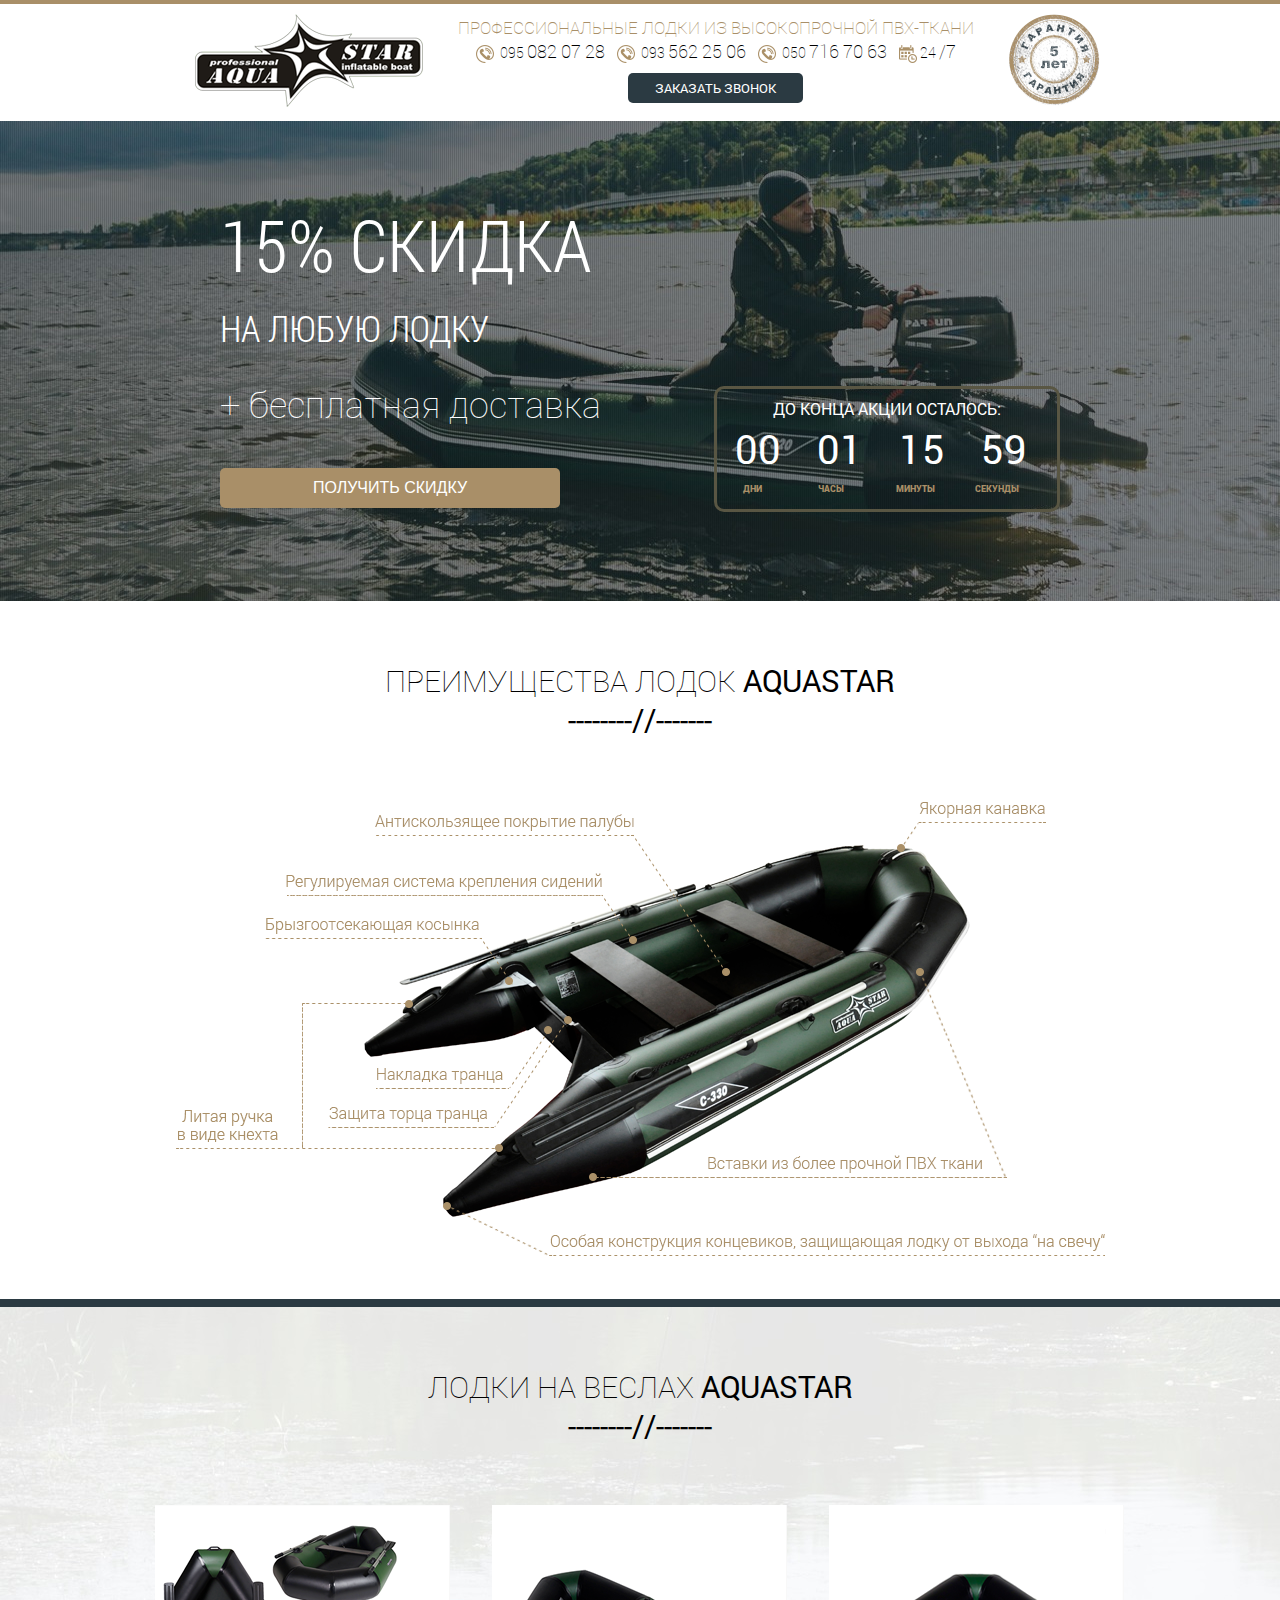
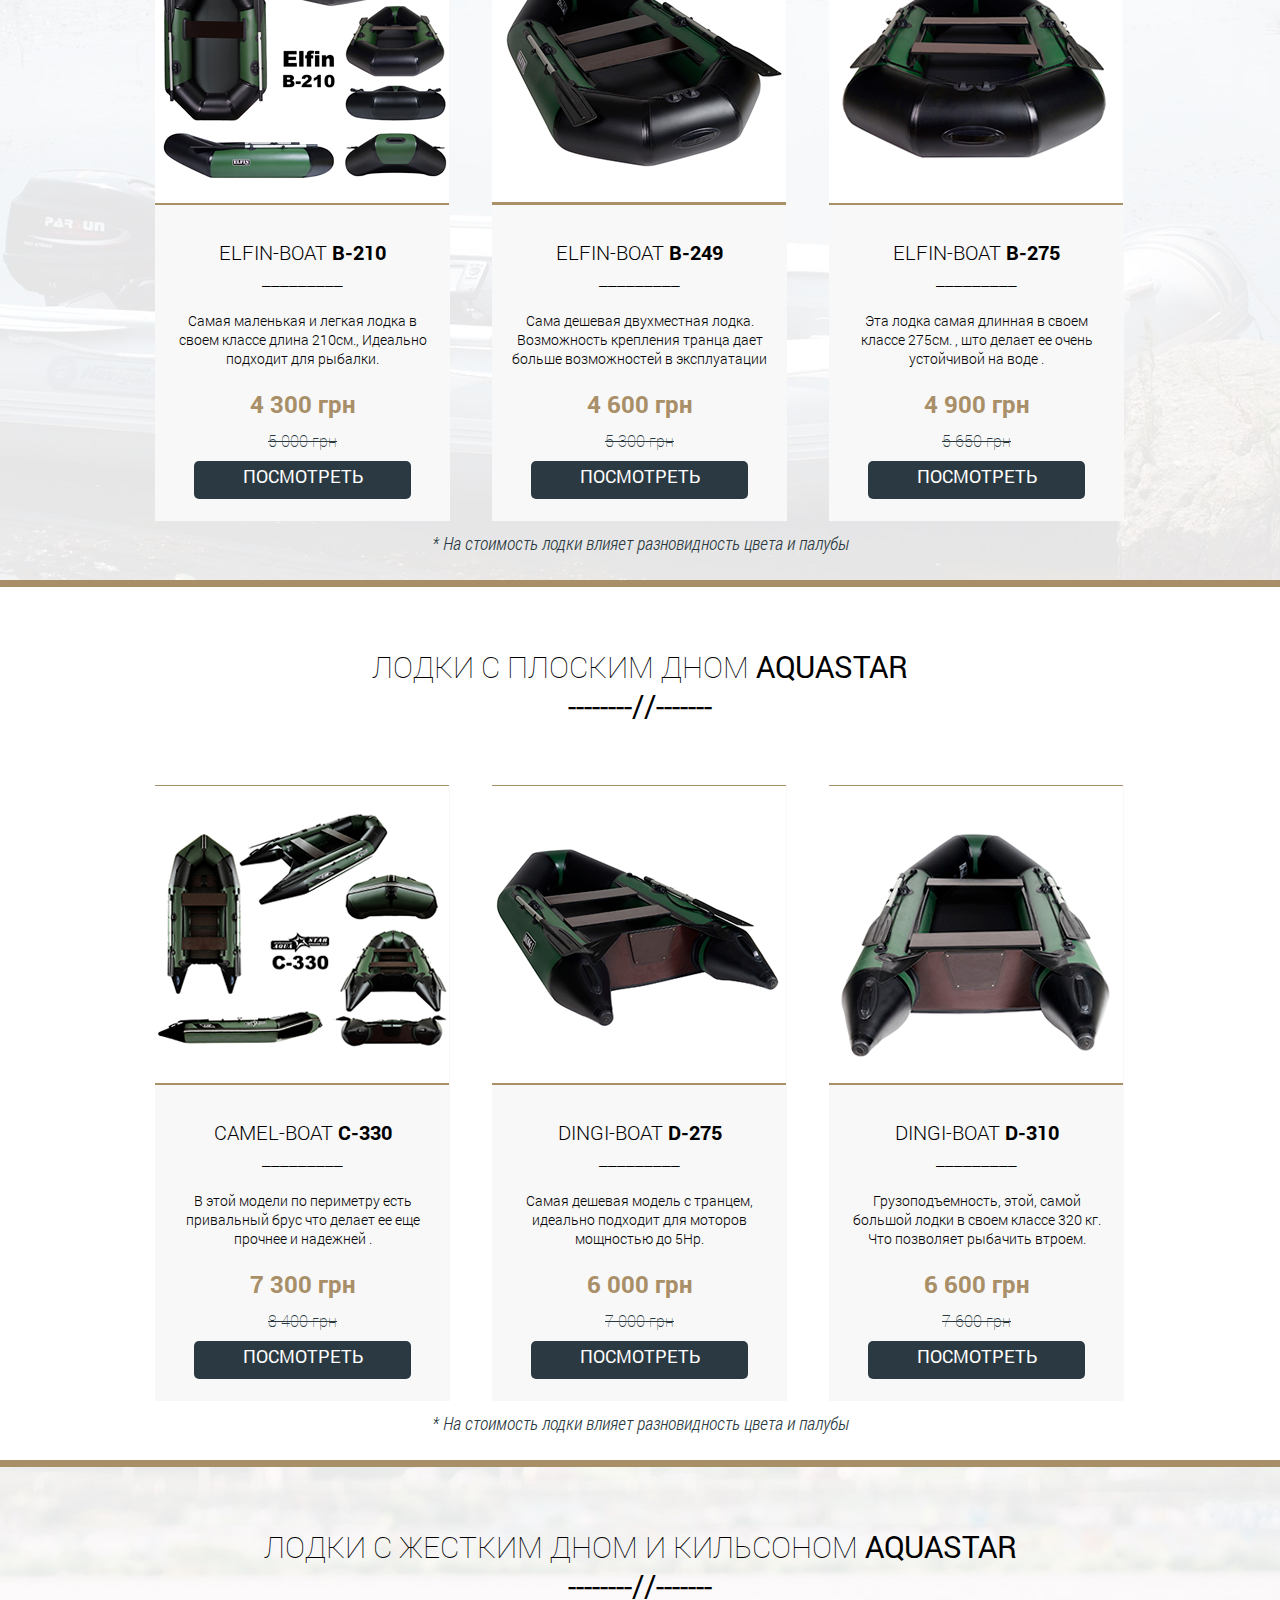
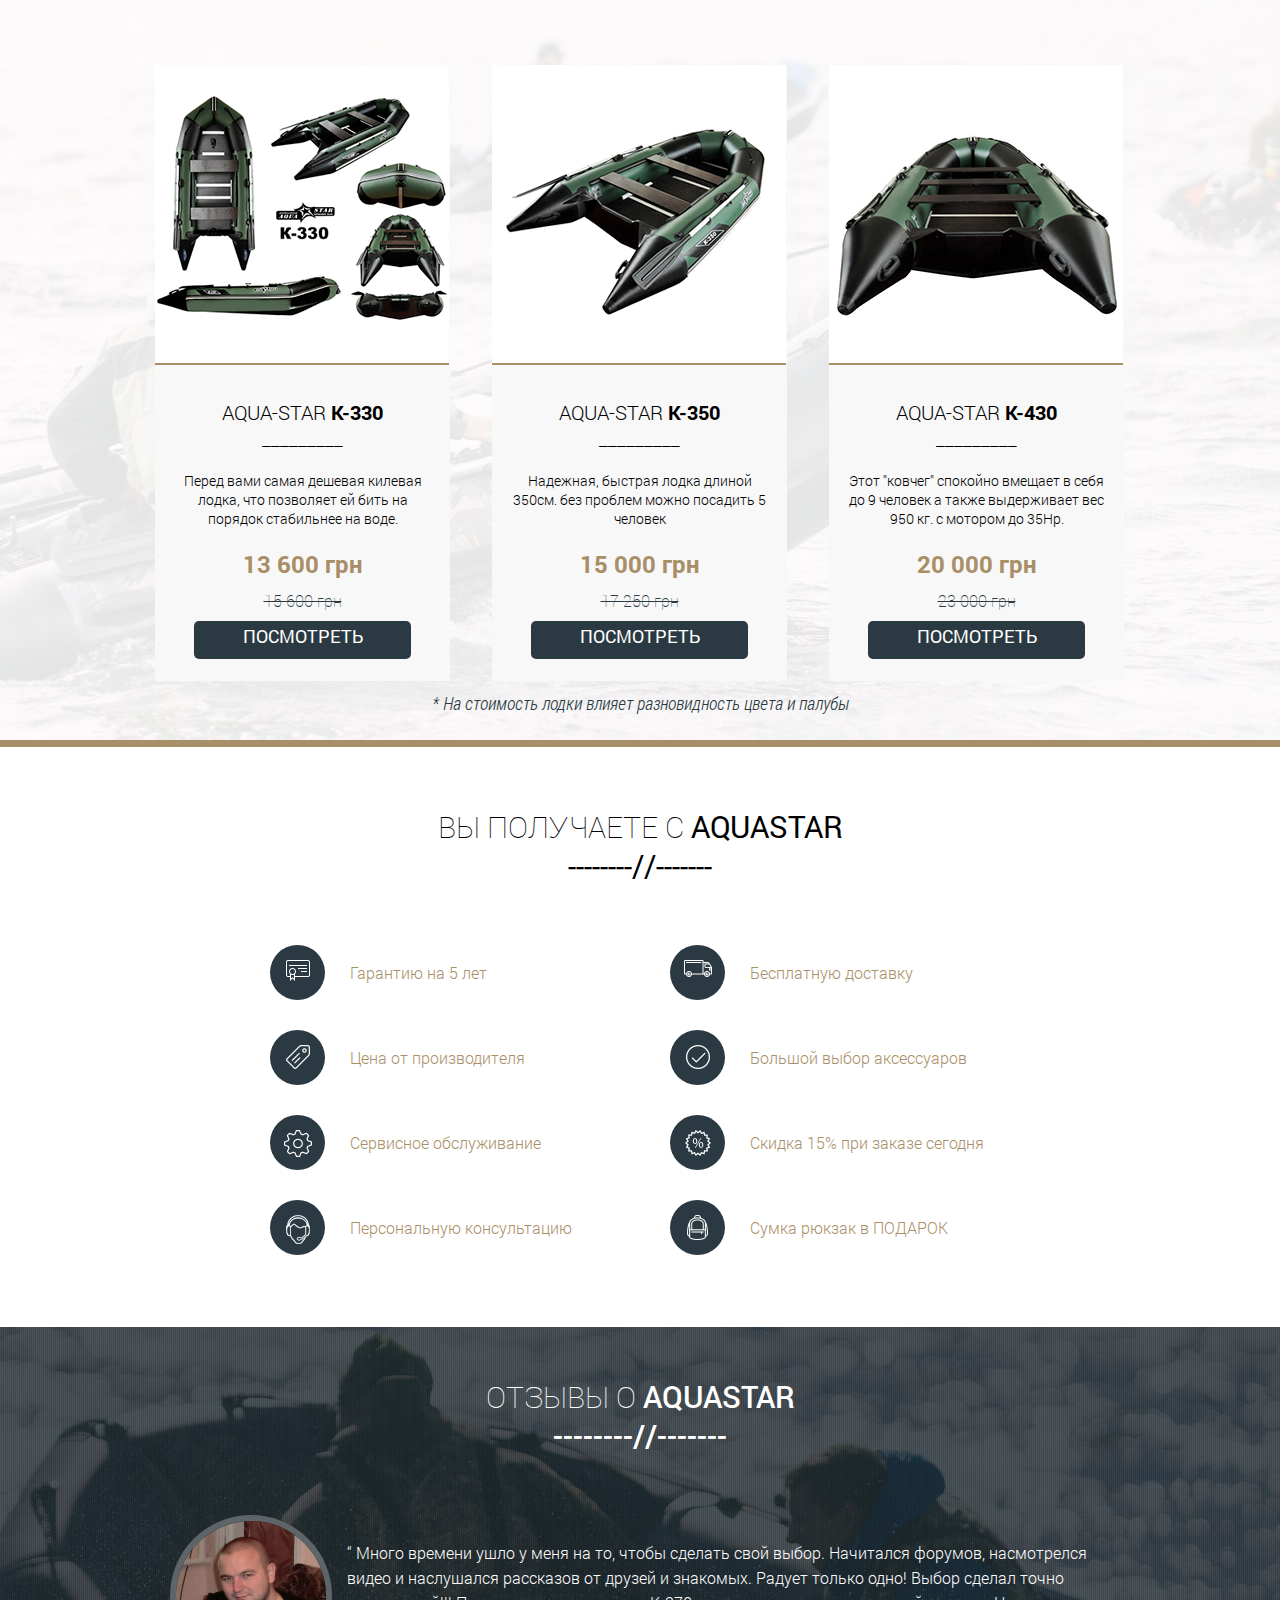
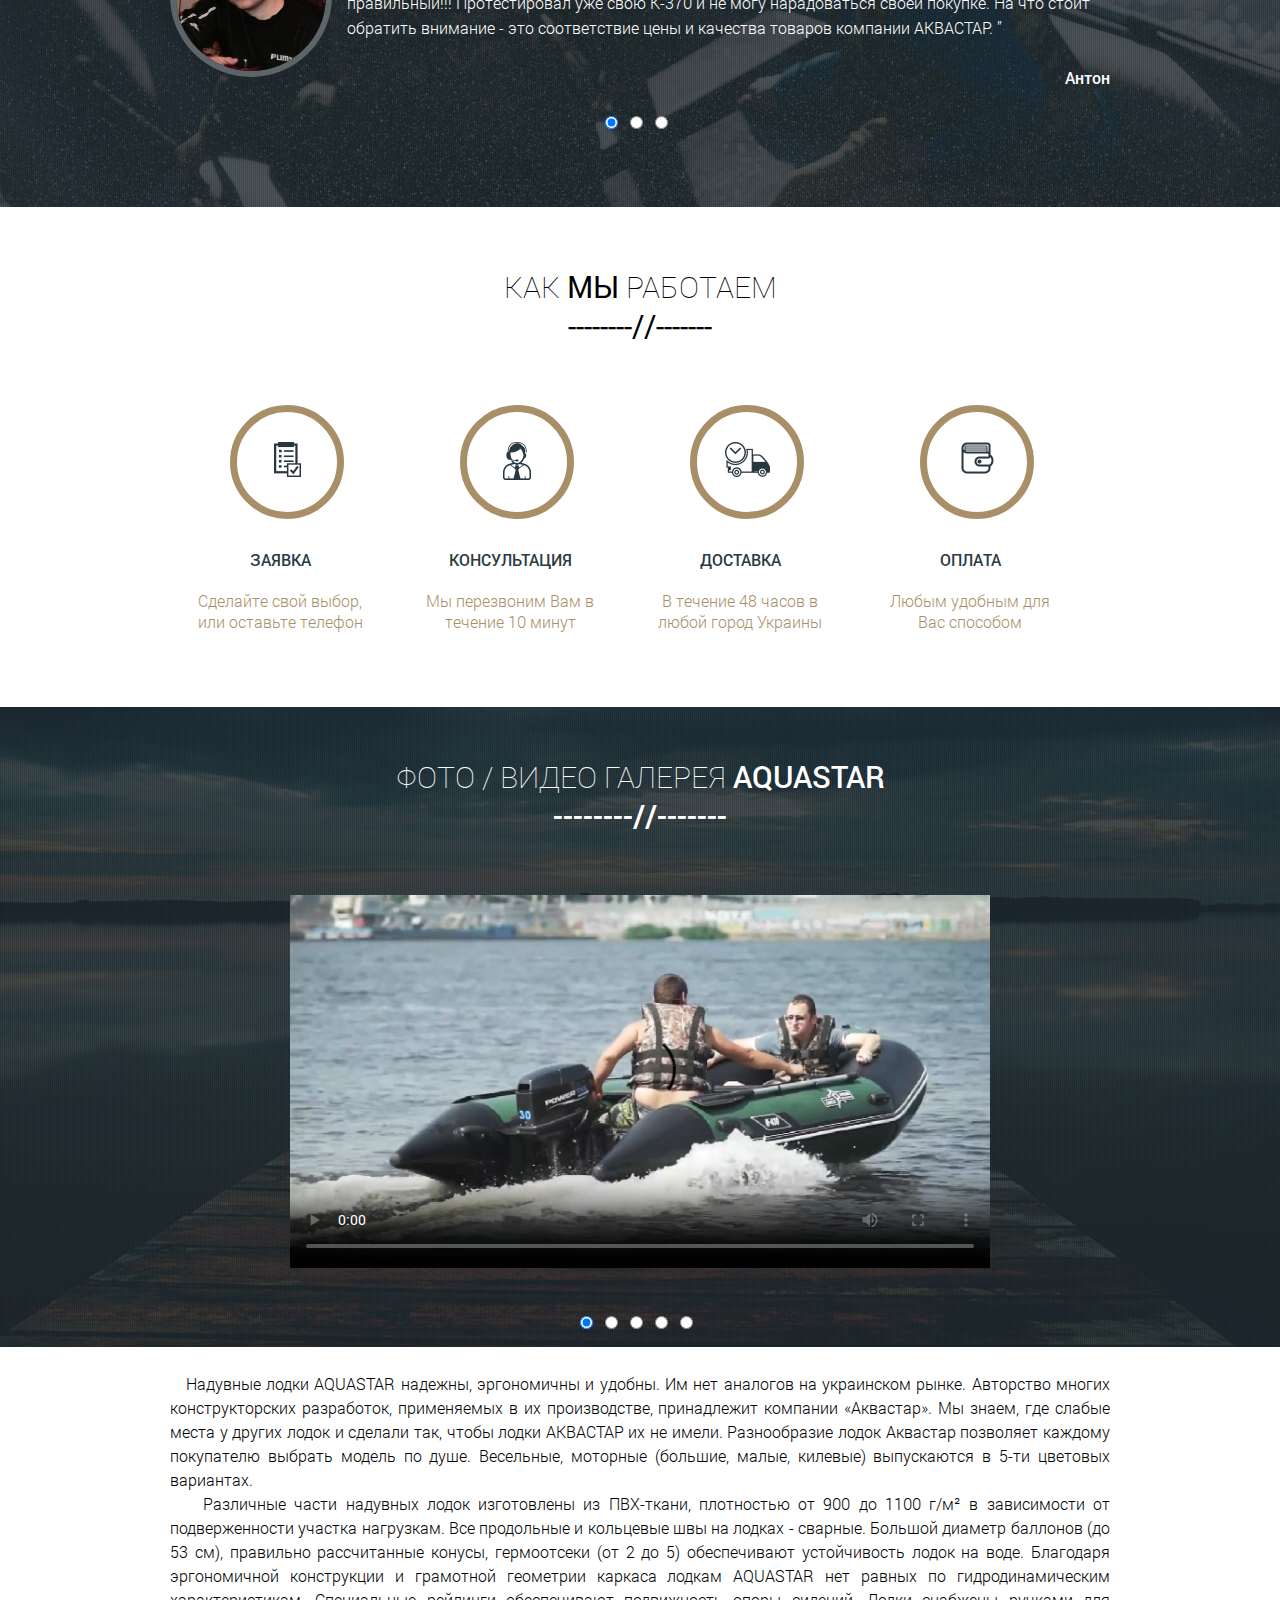
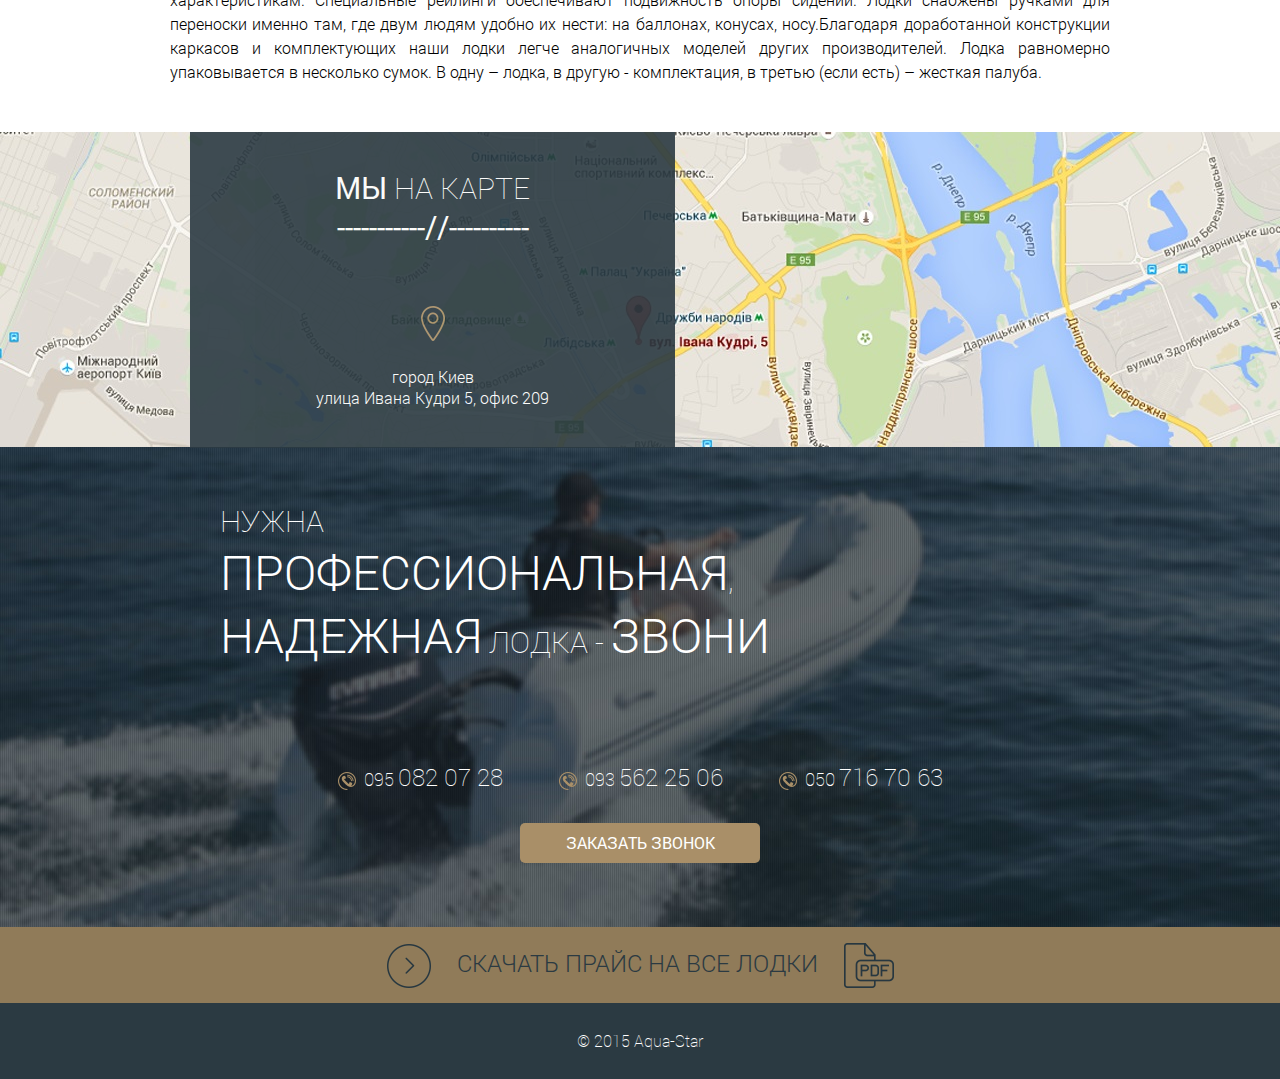
==== index.html @ f8ce5c5a "повернув декі розширення шрифтів" ====
<!DOCTYPE html>
<html>

<head>
    <meta charset="utf-8">
    <meta http-equiv="X-UA-Compatible" content="IE=edge">
 
    <title> Лодки ПВХ </title>
    <link rel="stylesheet" href="style/style.css">
    <link rel="stylesheet" href="style/reset-css.css"> 
    
    <script src="js/js.js"></script>
    <script type="text/javascript" src="js/jquery-1.7.1.min.js"></script>
    <script type="text/javascript" src="js/my_scripts.js"></script>
</head>

<body onload='load_page();'>
    <div class="wraper">
        <div class="header">
            <div class="logo left"><img src="img/logo.png" alt="">
            </div>
            <div class="header_centr left">
                <div class="title">
                    <h1>Профессиональные лодки из высокопрочной ПВХ-ткани</h1> </div>
                <div class="telefon">
                    <img src="img/tel.png" alt="">&nbsp; 095 <span>082 07 28</span>&nbsp; &nbsp;
                    <img src="img/tel.png" alt="">&nbsp; 093 <span>562 25 06</span>&nbsp; &nbsp;
                    <img src="img/tel.png" alt="">&nbsp; 050 <span>716 70 63</span>&nbsp; &nbsp;
                    <img src="img/cal.png" alt=""> 24 <span>/7</span>
                </div>
                <a class="show_popup" rel="coll_back" href="#">
                    <div class="btn_back_coll"> заказать звонок </div>
                </a>

            </div>
            <div class="gar "><img src="img/gar.png" alt="">
            </div>
        </div>
        <div class="header2">
            <div class="header2_conteiner">
                <div class="header2_left">
                    <h3>15% скидка </h3>
                    <h4>на любую лодку</h4> </br>
                    <h5>+ бесплатная доставка</h5>

                    <a class="show_popup" rel="coll_back2" href="#">
                        <div class="btn_acija"> получить скидку </div>
                    </a>
                </div>
                <div class="header2_right">
                    <div class="bloc_akcija">
                        <span>до конца акции осталось: </span>
                        <br>

                        <div class="timer" > 00 </div>
                        <div class="timer" id="hours"> 01 </div>
                        <div class="timer" id="minutes">15</div>
                        <div class="timer" id="secund"> 59</div>

                        <div class="podpis"> &nbsp;&nbsp; дни </div>
                        <div class="podpis"> &nbsp;&nbsp; &nbsp; &nbsp;&nbsp; часы </div>
                        <div class="podpis"> &nbsp;&nbsp; &nbsp;&nbsp; минуты </div>
                        <div class="podpis"> секунды </div>


                    </div>

                </div>
            </div>
        </div>
        <div class="perevagi_text"> преимущества лодок <span>aquastar</span>
            <br> <span>--------//-------</span> </div>
        <!--  perevagi   -->

        <div class="perevagi">
        </div>

        <!--  lodc-vesla   -->
        <div class="lodci-ecran lodc-vesla">
            <div class="perevagi_text">
                лодки на веслах <span>aquastar</span>
                <br>
                <span>--------//-------</span>
            </div>
            <div class="cards">
                <div class="card">
                    <img src="img/t1.png" alt="">
                    <div class="model">ELFIN-BOAT <span>В-210</span>
                        <br>_________</div>
                    <div class="opis"> Самая маленькая и легкая лодка в своем классе длина 210см., Идеально подходит для рыбалки. </div>
                    <div class="new-price">4 300 грн</div>
                    <div class="old-price">5 000 грн</div>
                    <a class="show_popup" rel="detali_lodoc_1" href="#">
                        <div class="btn_kup">посмотреть</div>
                    </a>

                </div>
                <div class="otstup"></div>
                <div class="card">
                    <img src="img/t2.png" alt="">
                    <div class="model">ELFIN-BOAT <span>В-249</span>
                        <br>_________</div>
                    <div class="opis">Сама дешевая двухместная лодка. Возможность крепления транца дает больше возможностей в эксплуатации </div>
                    <div class="new-price">4 600 грн</div>
                    <div class="old-price">5 300 грн</div>
                    <a class="show_popup" rel="detali_lodoc_2" href="#">
                        <div class="btn_kup">посмотреть</div>
                    </a>
                </div>
                <div class="otstup"></div>
                <div class="card">
                    <img src="img/t3.png" alt="">
                    <div class="model">ELFIN-BOAT <span>В-275</span>
                        <br>_________</div>
                    <div class="opis">Эта лодка самая длинная в своем классе 275см. , што делает ее очень устойчивой на воде . </div>
                    <div class="new-price">4 900 грн</div>
                    <div class="old-price">5 650 грн</div>
                    <a class="show_popup" rel="detali_lodoc_3" href="#">
                        <div class="btn_kup">посмотреть</div>
                    </a>
                </div>
            </div>
            <div class="primitka">* На стоимость лодки влияет разновидность цвета и палубы</div>
        </div>
        <!-- end  lodc-vesla   -->
        <!--  lodc-ploska   -->
        <div class="lodci-ecran lodc-ploska">
            <div class="perevagi_text">
                лодки с плоским дном <span>aquastar</span>
                <br>
                <span>--------//-------</span>
            </div>
            <div class="cards">
                <div class="card">
                    <img src="img/t4.png" alt="">
                    <div class="model">CAMEL-BOAT <span>C-330</span>
                        <br>_________</div>
                    <div class="opis">В этой модели по периметру есть привальный брус что делает ее еще прочнее и надежней . </div>
                    <div class="new-price">7 300 грн</div>
                    <div class="old-price">8 400 грн</div>
                    <a class="show_popup" rel="detali_lodoc_4" href="#">
                        <div class="btn_kup">посмотреть</div>
                    </a>
                </div>
                <div class="otstup"></div>
                <div class="card">
                    <img src="img/t5.png" alt="">
                    <div class="model">DINGI-BOAT <span>D-275</span>
                        <br>_________</div>
                    <div class="opis">Самая дешевая модель с   транцем, идеально подходит для моторов мощностью до 5Hp.  </div>
                    <div class="new-price">6 000 грн</div>
                    <div class="old-price">7 000 грн</div>
                    <a class="show_popup" rel="detali_lodoc_5" href="#">
                        <div class="btn_kup">посмотреть</div>
                    </a>
                </div>
                <div class="otstup"></div>
                <div class="card">
                    <img src="img/t6.png" alt="">
                    <div class="model">DINGI-BOAT <span>D-310</span>
                        <br>_________</div>
                    <div class="opis">Грузоподъемность, этой, самой большой лодки в своем классе 320 кг. Что позволяет рыбачить втроем.
                     </div>
                    <div class="new-price">6 600 грн</div>
                    <div class="old-price">7 600 грн</div>
                    <a class="show_popup" rel="detali_lodoc_6" href="#">
                        <div class="btn_kup">посмотреть</div>
                    </a>
                </div>
            </div>
            <div class="primitka">* На стоимость лодки влияет разновидность цвета и палубы</div>
        </div>
        <!-- end  lodc-ploska   -->
        <!--  lodc-kilson   -->
        <div class="lodci-ecran lodc-kilson">
            <div class="perevagi_text">
                Лодки с жестким дном и кильсоном <span>aquastar</span>
                <br>
                <span>--------//-------</span>
            </div>
            <div class="cards">
                <div class="card">
                    <img src="img/t7.png" alt="">
                    <div class="model">AQUA-STAR <span>K-330</span>
                        <br>_________</div>
                    <div class="opis">Перед вами самая дешевая килевая лодка, что позволяет ей бить на порядок стабильнее на воде. </div>
                    <div class="new-price">13 600 грн</div>
                    <div class="old-price">15 600 грн</div>
                    <a class="show_popup" rel="detali_lodoc_7" href="#">
                        <div class="btn_kup">посмотреть</div>
                    </a>
                </div>
                <div class="otstup"></div>
                <div class="card">
                    <img src="img/t8.png" alt="">
                    <div class="model">AQUA-STAR <span>K-350</span>
                        <br>_________</div>
                    <div class="opis">Надежная, быстрая лодка длиной 350см. без проблем можно посадить 5 человек </div>
                    <div class="new-price">15 000 грн</div>
                    <div class="old-price">17 250 грн</div>
                    <a class="show_popup" rel="detali_lodoc_8" href="#">
                        <div class="btn_kup">посмотреть</div>
                    </a>
                </div>
                <div class="otstup"></div>
                <div class="card">
                    <img src="img/t9.png" alt="">
                    <div class="model">AQUA-STAR <span>K-430</span>
                        <br>_________</div>
                    <div class="opis">Этот "ковчег" спокойно вмещает в себя до 9 человек а также выдерживает вес 950 кг. с мотором до 35Hp. </div>
                    <div class="new-price">20 000 грн</div>
                    <div class="old-price">23 000 грн</div>
                    <a class="show_popup" rel="detali_lodoc_9" href="#">
                        <div class="btn_kup">посмотреть</div>
                    </a>
                </div>
            </div>
            <div class="primitka">* На стоимость лодки влияет разновидность цвета и палубы</div>
        </div>
        <!-- end  lodc-kilson   -->
        <!--    -->
        <div class="perevagi2">
            <div class="perevagi_text">
                вы получаете c <span>aquastar</span>
                <br>
                <span>--------//-------</span>
            </div>
            <div class="perevaga">
                <div class="perevaga_left">
                    <div class="per_one">
                        <div class="img"> <img src="img/1.png" alt="">
                        </div>
                        <div class="per">Гарантию на 5 лет</div>
                    </div>
                    <div class="per_one">
                        <div class="img"> <img src="img/2.png" alt="">
                        </div>
                        <div class="per">Цена от производителя</div>
                    </div>
                    <div class="per_one">
                        <div class="img"> <img src="img/3.png" alt="">
                        </div>
                        <div class="per">Сервисное обслуживание</div>
                    </div>
                    <div class="per_one">
                        <div class="img"> <img src="img/4.png" alt="">
                        </div>
                        <div class="per">Персональную консультацию</div>
                    </div>
                </div>
                <div class="perevaga_Right">
                    <div class="per_one">
                        <div class="img"> <img src="img/5.png" alt="">
                        </div>
                        <div class="per">Бесплатную доставку</div>
                    </div>
                    <div class="per_one">
                        <div class="img"> <img src="img/6.png" alt="">
                        </div>
                        <div class="per">Большой выбор аксессуаров</div>
                    </div>
                    <div class="per_one">
                        <div class="img"> <img src="img/7.png" alt="">
                        </div>
                        <div class="per">Скидка 15% при заказе сегодня</div>
                    </div>
                    <div class="per_one">
                        <div class="img"> <img src="img/8.png" alt="">
                        </div>
                        <div class="per">Сумка рюкзак в ПОДАРОК</div>
                    </div>
                </div>
            </div>

        </div>
        <!-- vidgyki  -->

        <div class="otziv">
            <div class="otziv_text">

                отзывы о <span>aquastar</span>
                <br>
                <span>--------//-------</span>

            </div>

            <div class="block_otziv" id="b_o_1">
                <div class="otz_photo"> <img src="img/borodach.jpg" alt=""> </div>
                <div class="otz_text">
                    <br> “ Много времени ушло у меня на то, чтобы сделать свой выбор. Начитался форумов, насмотрелся видео и наслушался рассказов от друзей и знакомых. Радует только одно! Выбор сделал точно правильный!!! Протестировал уже свою К-370 и не могу нарадоваться своей покупке. На что стоит обратить внимание - это соответствие цены и качества товаров компании АКВАСТАР. ”
                    <br>
                    <br> <span> Антон </span>

                </div>
            </div>

            <div class="block_otziv  " id="b_o_2">
                <div class="otz_photo"> <img src="img/borodach2.jpg" alt=""> </div>
                <div class="otz_text">
                    <br> “ Решил  купить    лодку из ПВХ-ткани  для рыбалки. Но проблема выбора оказалась   серьезной.Очень много производителей, моделей. Вводят в заблуждение все ети рекламные лозунги. Очень сложно давался выбор .По совету друзей остановился  AQUASTAR  модели  В-249, выбором остался доволен ”
                    <br>
                    <br> <span>  Андрей </span>

                </div>
            </div>
            <div class="block_otziv " id="b_o_3">
                <div class="otz_photo"> <img src="img/borodach3.jpg" alt=""> </div>
                <div class="otz_text">
                    <br> “ Выбрал ELFIN-BOAT В-275. Спасибо за лодку и оперативность, лодку получил и сразу с внуком на рыбалку, Лодочка.. готов расцеловать, СПАСИБО!!! ”
                    <br>
                    <br> <span>  Понамаренко В.П.</span>

                </div>
            </div>

            <div class="radiobutton">
                <br>
                <form action="">
                    <input type="radio" id="r1" name="radio" value="1" checked href="javascript:void(0)" onclick="testBlock()">
                    <input type="radio" id="r2" name="radio" value="2" href="javascript:void(0)" onclick="testBlock()">
                    <input type="radio" id="r3" name="radio" value="3" href="javascript:void(0)" onclick="testBlock()">
                </form>

            </div>
        </div>


        <div class="robota">
            <div class="perevagi_text">
                как <span>мы</span> работаем
                <br>
                <span>--------//-------</span>
            </div>
            <div class="oll_robota">
                <div class="one_robota">
                    <div class="one_robota_img"> <img src="img/work1.png" alt="">
                    </div>
                    <div class="one_robota_title">Заявка</div>
                    <div class="one_robota_text">Сделайте свой выбор,
                        <br> или оставьте телефон</div>
                </div>
                <div class="otstup"></div>
                <div class="one_robota">
                    <div class="one_robota_img"> <img src="img/work2.png" alt="">
                    </div>
                    <div class="one_robota_title">консультация</div>
                    <div class="one_robota_text">Мы перезвоним Вам в течение 10 минут</div>
                </div>
                <div class="otstup"></div>
                <div class="one_robota">
                    <div class="one_robota_img"> <img src="img/work3.png" alt="">
                    </div>
                    <div class="one_robota_title">Доставка</div>
                    <div class="one_robota_text">В течение 48 часов в любой город Украины</div>
                </div>
                <div class="otstup"></div>
                <div class="one_robota">
                    <div class="one_robota_img"> <img src="img/work4.png" alt="">
                    </div>
                    <div class="one_robota_title">оплата</div>
                    <div class="one_robota_text">Любым удобным для Вас способом</div>
                </div>
            </div>

        </div>
        <div class="galereja">
            <div class="otziv_text">
                фото / видео галерея <span>aquastar</span>
                <br>
                <span>--------//-------</span>
            </div>
            <div class="galereja_photo" id="gal_one_img1">

                <video poster="img/star.jpg" controls="controls" tabindex="0" width="700">
                    <source src="img/movie.mp4" type='video/webm; codecs="vp8, vorbis"' />

                </video>


            </div>
            <div class="galereja_photo" id="gal_one_img2">
                <img src="img/im4.png" alt="" height="400" width="700">
            </div>
            <div class="galereja_photo" id="gal_one_img3">
                <img src="img/im1.png" alt="" height="400" width="700">
            </div>
            <div class="galereja_photo" id="gal_one_img4">
                <img src="img/im2.png" alt="" height="400" width="700">
            </div>
            <div class="galereja_photo" id="gal_one_img5">
                <img src="img/im3.png" alt="" height="400" width="700">
            </div>
            <div class="radiobutton_2">
                <br>
                <form  >
                    <input type="radio" id="galer1" name="radio" value="1" href="javascript:void(0)" onclick="testBlock2()" checked>
                    <input type="radio" id="galer2" name="radio" value="2" href="javascript:void(0)" onclick="testBlock2()">
                    <input type="radio" id="galer3" name="radio" value="3" href="javascript:void(0)" onclick="testBlock2()">
                    <input type="radio" id="galer4" name="radio" value="4" href="javascript:void(0)" onclick="testBlock2()">
                    <input type="radio" id="galer5" name="radio" value="5" href="javascript:void(0)" onclick="testBlock2()">
                </form>
            </div>
        </div>

        <div class="seo_text" align="justify">
            &nbsp;&nbsp;&nbsp;Надувные лодки AQUASTAR надежны, эргономичны и удобны. Им нет аналогов на украинском рынке. Авторство многих конструкторских разработок, применяемых в их производстве, принадлежит компании «Аквастар». Мы знаем, где слабые места у других лодок и сделали так, чтобы лодки АКВАСТАР их не имели. Разнообразие лодок Аквастар позволяет каждому покупателю выбрать модель по душе. Весельные, моторные (большие, малые, килевые) выпускаются в 5-ти цветовых вариантах.

            <br>&nbsp;&nbsp;&nbsp; Различные части надувных лодок изготовлены из ПВХ-ткани, плотностью от 900 до 1100 г/м² в зависимости от подверженности участка нагрузкам. Все продольные и кольцевые швы на лодках - сварные. Большой диаметр баллонов (до 53 см), правильно рассчитанные конусы, гермоотсеки (от 2 до 5) обеспечивают устойчивость лодок на воде. Благодаря эргономичной конструкции и грамотной геометрии каркаса лодкам AQUASTAR нет равных по гидродинамическим характеристикам. Специальные рейлинги обеспечивают подвижность опоры сидений. Лодки снабжены ручками для переноски именно там, где двум людям удобно их нести: на баллонах, конусах, носу.Благодаря доработанной конструкции каркасов и комплектующих наши лодки легче аналогичных моделей других производителей. Лодка равномерно упаковывается в несколько сумок. В одну – лодка, в другую - комплектация, в третью (если есть) – жесткая палуба.
        </div>

        <div class="map">
            <div class="map_teext">
                <br>
                <br>
                <div class="map_title">
                    <span>мы</span> на карте

                    <br>
                    <span>-----------//----------</span>
                </div>

                <div class="map_adress">
                    <img src="img/map_mitka.png" alt="">
                    <br>
                    <br> город Киев
                    <br> улица Ивана Кудри 5, офис 209
                </div>
            </div>

        </div>

        <div class="ost_ekran">
            <br>
            <br>
            <br>
            <div class="blok1">
                <div class="blok1_left">

                    Нужна
                    <br> <span>профессиональная</span>,
                    <br> <span>надежная</span> лодка - <span>звони</span> 
                </div> 
            </div>

            <div class="teleffon">
                <img src="img/tel.png" alt="">&nbsp; 095 <span>082 07 28</span>&nbsp; &nbsp;&nbsp; &nbsp; &nbsp; &nbsp;&nbsp; &nbsp;
                <img src="img/tel.png" alt="">&nbsp; 093 <span>562 25 06</span>&nbsp; &nbsp;&nbsp; &nbsp; &nbsp; &nbsp;&nbsp; &nbsp;
                <img src="img/tel.png" alt="">&nbsp; 050 <span>716 70 63</span> 
            </div>


            <a class="show_popup" rel="coll_back" href="#">
                <div class="btn_back_coll_le"> заказать звонок </div>
            </a>
        </div>

        <a class="show_popup" rel="coll_back3" href="#">
            <div class="down_load">
                <div class="bloc_center_dl">
                    <img src="img/icon11.png" alt=""> скачать прайс на все лодки <img src="img/icon_pdf.png" alt="">
                </div>
            </div>
        </a>



        <div class="footer"> © 2015 Aqua-Star </div>

        <div class="popup coll_back">
            <a class="close" href="#">Close</a>
            <h2>Заказать звонок</h2>
            <br>
            <form action= "post.php" method= "POST">
                <input type="text" name="name" placeholder=" Имя" />
                <br>
                <input type="text" name="telefon" placeholder=" Телефон" />
                <br>
                <input type="submit" value="заказать" />
            </form>
        </div>

        <div class="popup coll_back2">
            <a class="close" href="#">Close</a>
            <h2>Получить скидку 15%</h2>
            <br>
            <form action= "post.php" method= "POST">
                <input type="text" name="name" placeholder=" Имя" />
                <br>
                <input type="text" name="telefon" placeholder=" Телефон" />
                <br>
                <input type="submit" value="скидка" />
            </form>
        </div>


        <div class="popup coll_back3">
            <a class="close" href="#">Close</a>
            <h2>Прайс на все лодки</h2>
            <br>
            <form action= "post2.php" method= "POST">
                <input type="text" name="name" placeholder=" Имя" />
                <br>
                <input type="text" name="telefon" placeholder=" Телефон" />
                <br>
                <input type="submit" value="скачать" />
            </form>
        </div>



<!--block detali -->
        <div class="popup  detali_lodoc  detali_lodoc_1"> <a class="close" href="#">Close</a>  <h2>ELFIN-BOAT  В-210</h2>
            <div class="detali_lodoc_left">
                <img src="html_include/В-210.jpg" alt="" height="300" width="300">
                <br> <h6>Заказать в один клик</h6><br>
                <div class="coll_back3 coll_back3_options">
                    <form action= "post.php" method= "POST">
                        <input type="text" name="name" placeholder=" Имя" />  <br>
                        <input type="text" name="telefon" placeholder=" Телефон" /> <br>
                        <input type="submit" value=" заказать звонок" />
                    </form>

                </div>
            </div>
            <div class="detali_lodoc_right">
                <h6>Есть вопросы? Звоните, поможем!</h6> <br>
                <div class="telefon">
                
                    <img src="img/tel.png" alt="">&nbsp; 095 <span>082 07 28</span>&nbsp; 
                    <img src="img/tel.png" alt="">&nbsp; 093 <span>562 25 06</span>&nbsp;  
                    <img src="img/tel.png" alt="">&nbsp; 050 <span>716 70 63</span>  
                </div>
                <iframe src="html_include/В-210.html" width="400" height="600" align="left"  class="ifr">
            </div>
        </div>
<!--block detali  end -->






</body>

</html>
---- style/style.css ----
.wraper {
    border-top: 4px solid #a98f68;
}

.header {
    width: 940px;
    height: 113px;
    margin: 0 auto;
    text-align: center;
}

.logo {
    width: 257px;
    margin: 10px;
}

.header_centr {
    width: 537px;
}

.title {
    padding-top: 12px;
    text-align: center;
    color: #a98f68;
    font-size: 17px;
    font-family: Roboto-Thin;
    text-transform: uppercase;
}

.telefon {
    color: #000;
    font-size: 14px;
    font-family: Roboto-Thin;
    padding-bottom: 10px;
}

.telefon span {
    font-size: 18px;
}

.telefon img {
    vertical-align: middle;
}

.btn_back_coll {
    font-size: 13px;
    font-family: Roboto-Regular;
    height: 30px;
    width: 175px;
    margin: 0 auto;
    background: #2b3a42;
    border-radius: 5px;
    color: #fff;
    text-align: center;
    text-transform: uppercase;
    line-height: 30px;
}

.btn_back_coll:hover {
    background: #a98f68;
    cursor: pointer;
}

.gar {
    float: right;
    margin: 10px;
}
/**************************************************************/

.header2 {
    width: 100%;
    height: 480px;
    background: url(../img/bg1.jpg) no-repeat center top;
    clear: both;
}

.header2_conteiner {
    width: 840px;
    height: 480px;
    margin: 0 auto;
    color: #fff;
}

.header2_left {
    width: 400px;
    float: left
}

.header2_left h3 {
    padding-top: 76px;
    font-size: 72px;
    font-family: RobotoCondensed-Light;
    text-transform: uppercase;
    text-align: left;
}

.header2_left h4 {
    padding-top: 12px;
    font-size: 36px;
    font-family: RobotoCondensed-Light;
    text-transform: uppercase;
    text-align: left;
}

.header2_left h5 {
    padding-top: 10px;
    font-size: 36px;
    font-family: Roboto-Thin;
    text-align: left;
}

.btn_acija {
    margin-top: 40px;
    width: 340px;
    height: 40px;
    background: #a98f68;
    border-radius: 5px;
    text-align: center;
    color: #fff;
    font: 16px Arial, sans-serif;
    text-transform: uppercase;
    line-height: 40px;
}

.btn_acija:hover {
    background: #595643;
    cursor: pointer;
}

.header2_right {
    float: right;
}

.bloc_akcija {
    margin-top: 265px;
    border: 3px solid #595643;
    width: 340px;
    height: 120px;
    border-radius: 10px;
    font-size: 16px;
    font-family: Roboto-Regular;
    text-align: center;
    text-transform: uppercase;
}

.bloc_akcija {
    line-height: 40px;
}

.timer {
    float: left;
    font-size: 40px;
    padding: 0 18px;
}

.podpis {
    float: left;
    font-size: 9px;
    font-family: Roboto-Black;
    padding: 0 20px;
    color: #a98f68;
}
/**************************************************************/

.perevagi_text {
    padding-top: 60px;
    text-align: center;
    color: #000;
    font-family: Roboto-Thin;
    font-size: 30px;
    text-transform: uppercase;
    padding-bottom: 60px;
}

.perevagi_text span {
    font-family: Roboto-Regular;
}

.perevagi {
    width: 100%;
    height: 480px;
    background: url(../img/per.png) no-repeat center top;
    border-bottom: 8px solid #2b3a42;
    padding-bottom: 20px;
}
/********************************************/

.lodc-vesla {
    background: url(../img/bg2.jpg) no-repeat center top;
}

.lodci-ecran {
    height: 873px;
    width: 100%;
    border-bottom: 7px solid #a98f68;
}

.lodc-kilson {
    background: url(../img/bg99.jpg) no-repeat center top;
}

.cards {
    width: 970px;
    height: 616px;
    margin: 0 auto;
}

.card {
    width: 295px;
    height: 100%;
    float: left;
    background: #f8f8f8;
}

.otstup {
    width: 42px;
    height: 100%;
    float: left;
}

.model {
    padding-top: 10px;
    text-align: center;
    color: #000;
    font-family: Roboto-Light;
    font-size: 20px;
    text-transform: uppercase;
    margin: 20px;
}

.model span {
    font-family: Roboto-Bold;
}

.opis {
    text-align: center;
    color: #000;
    font-family: Roboto-Light;
    font-size: 14px;
    margin: 20px;
}

.new-price {
    text-align: center;
    color: #a98f68;
    font-family: Roboto-Bold;
    font-size: 24px;
}

.old-price {
    padding-top: 10px;
    text-align: center;
    color: #2b3a42;
    font-family: Roboto-Thin;
    font-size: 16px;
    text-decoration: line-through;
    padding-bottom: 10px;
}

.btn_kup {
    font-size: 18px;
    font-family: Roboto-Regular;
    height: 38px;
    width: 217px;
    margin: 0 auto;
    background: #2b3a42;
    border-radius: 5px;
    color: #fff;
    text-align: center;
    text-transform: uppercase;
    line-height: 30px;
}

.btn_kup:hover {
    background: #a98f68;
    cursor: pointer;
}

.primitka {
    padding-top: 10px;
    font-size: 18px;
    font-family: RobotoCondensed-LightItalic;
    color: #2b3a42;
    text-align: center;
}
/********************************************/
/********************************************/
/********************************************/
/********************************************/
/********************************************/

.perevagi2 {
    height: 580px;
    width: 100%;
}

.perevaga {
    width: 740px;
    height: 330px;
    margin: 0 auto;
}

.perevaga_left {
    float: left;
    width: 400px;
}

.perevaga_Right {
    float: right;
}

.per_one {
    height: 55px;
    margin-bottom: 30px;
}

.img {
    height: 55px;
    width: 55px;
    background: #2b3a42;
    border-radius: 50%;
    float: left;
}

.img img {
    padding-top: 15px;
    display: block;
    margin: 0 auto;
}

.per {
    width: 260px;
    font-size: 16px;
    font-family: Roboto-Light;
    color: #a98f68;
    float: left;
    line-height: 55px;
    padding-left: 25px;
}
/********************************************/
/*************otziv***************************/

.otziv {
    height: 480px;
    width: 100%;
    background: url(../img/bg3.jpg) no-repeat center top;
}

.otziv_text {
    padding-top: 50px;
    text-align: center;
    color: #fff;
    font-family: Roboto-Thin;
    font-size: 30px;
    text-transform: uppercase;
    padding-bottom: 60px;
}

.otziv_text span {
    font-family: Roboto-Medium;
}

.block_otziv {
    height: 180px;
    width: 940px;
    margin: 0 auto;
}

.otz_photo {
    height: 150px;
    width: 150px;
    border-radius: 50%;
    float: left;
    border: 6px solid #5d6568;
    margin-right: 15px;
}

.otz_photo img {
    height: 150px;
    width: 150px;
    border-radius: 50%;
}

.otz_text {
    height: 150px;
    width: 940px;
    font-size: 16px;
    font-family: Roboto-Light;
    color: #fff;
    line-height: 25px;
    /*
   letter-spacing: 1px;
*/
}

.otz_text span {
    float: right;
    font-family: Roboto-Medium;
}

#b_o_2 {
    display: none;
}

#b_o_3 {
    display: none;
}

.radiobutton {
    width: 80px;
    margin: 0 auto;
}
/********************************************/
/*************robota***************************/

.robota {
    /*************  height: 450px; ***************************/
    
    height: 500px;
    width: 100%;
}

.oll_robota {
    height: 220px;
    width: 890px;
    margin: 0 auto;
}

.one_robota {
    height: 220px;
    width: 188px;
    float: left;
}

.one_robota_img {
    height: 100px;
    width: 100px;
    border-radius: 50%;
    float: left;
    border: 7px solid #a98f68;
    margin-left: 35px;
    margin-bottom: 30px;
}

.one_robota_img img {
    padding-top: 30px;
    display: block;
    margin: 0 auto;
}

.one_robota_title {
    width: 170px;
    font-size: 16px;
    font-family: Roboto-Medium;
    color: #2b3a42;
    text-align: center;
    text-transform: uppercase;
    margin-bottom: 20px;
}

.one_robota_text {
    width: 170px;
    font-size: 16px;
    font-family: Roboto-Light;
    color: #a98f68;
    text-align: center;
}
/********************************************/
/*************galereja***************************/

.galereja {
    height: 640px;
    width: 100%;
    background: url(../img/bg4.jpg) no-repeat center top;
}

.galereja_photo {
    height: 400px;
    width: 700px;
    margin: 0 auto;
}

#gal_one_img2 {
    display: none;
}

#gal_one_img3 {
    display: none;
}

#gal_one_img4 {
    display: none;
}

#gal_one_img5 {
    display: none;
}

.radiobutton_2 {
    width: 130px;
    margin: 0 auto;
}

.seo_text {
    height: 360px;
    width: 940px;
    margin: 0 auto;
    font-size: 16px;
    font-family: Roboto-Light;
    color: #000;
    padding-top: 25px;
    line-height: 24px;
}
/********* map*************/

.map {
    height: 315px;
    width: 100%;
    background: url(../img/map.jpg) no-repeat center top;
}

.map_teext {
    margin-left: 190px;
    width: 485px;
    height: 316px;
    background: #2b3a42;
    opacity: 0.9;
}

.map_title {
    text-align: center;
    color: #FFF;
    font-family: Roboto-Thin;
    font-size: 30px;
    text-transform: uppercase;
    padding-bottom: 60px;
}

.map_title span {
    font-family: Roboto-Regular;
}

.map_adress {
    text-align: center;
    font-size: 16px;
    font-family: Roboto-Light;
    color: #fff;
}
/*********   ost_ekran   *************/

.ost_ekran {
    height: 480px;
    width: 100%;
    background: url(../img/bg5.jpg) no-repeat center top;
}

.blok1 {
    height: 230px;
    width: 840px;
    margin: 0 auto;
}

.blok1_left {
    width: 550px;
    color: #fff;
    font-size: 30px;
    font-family: Roboto-Thin;
    text-transform: uppercase;
}

.blok1_left span {
    font-size: 48px;
    font-family: Roboto-Light;
}

.teleffon {
    color: #fff;
    font-size: 18px;
    font-family: Roboto-Thin;
    margin-top: 30px;
    margin-bottom: 30px;
    text-align: center;
}

.teleffon span {
    font-size: 24px;
}

.teleffon img {
    vertical-align: middle;
}

.btn_back_coll_le {
    font-size: 16px;
    font-family: Roboto-Regular;
    height: 40px;
    width: 240px;
    margin: 0 auto;
    background: #a98f68;
    border-radius: 5px;
    color: #fff;
    text-align: center;
    text-transform: uppercase;
    line-height: 40px;
}

.btn_back_coll_le:hover {
    background: #5d6568;
    cursor: pointer;
}
/*********   down_load   *************/

.down_load {
    height: 76px;
    width: 100%;
    background: #907b59;
}

.bloc_center_dl {
    height: 76px;
    text-align: center;
    padding-top: 16px;
    color: #2b3a42;
    font-size: 24px;
    font-family: Roboto-Light;
    text-transform: uppercase;
}

.bloc_center_dl img {
    vertical-align: middle;
    margin: 0 20px;
}

.bloc_center_dl:hover {
    background: #fff;
    cursor: pointer;
}
/*********   footer   *************/

.footer {
    height: 76px;
    width: 100%;
    background: #2b3a42;
    color: #fff;
    font-size: 16px;
    font-family: Roboto-Thin;
    text-align: center;
    line-height: 76px;
}
/*************************************************/
/*************************************************/
/*************************************************/
/*************************************************/
/*************************************************/
/*************************************************/
/**********All styles popup**********/

.popup {
    padding: 5px 15px 15px;
    position: fixed;
    top: 100px;
    left: 50%;
    display: none;
    overflow: hidden;
    border: 5px solid rgba(31, 43, 46, 0.9);
    background: #fff;
    z-index: 100;
}

.popup h2 {
    height: 50px;
    line-height: 50px;
    font-size: 18px;
    font-family: Roboto-Medium;
    color: #b19976;
    text-align: center;
    text-transform: uppercase;
    border-bottom: 1px solid #eee;
    width: 270px;
    margin-left: 20px;
}

.popup a.close {
    width: 32px;
    height: 32px;
    display: block;
    text-indent: -9999px;
    position: absolute;
    top: 13px;
    right: 10px;
    background: url(../img/close.png) no-repeat;
}
/**********popup coll_back**********/

.coll_back,
.coll_back2,
.coll_back3 {
    margin-left: -175px;
    width: 350px;
    height: 230px;
}

.coll_back input[type=text],
.coll_back2 input[type=text],
.coll_back3 input[type=text] {
    margin-bottom: 10px;
    margin-left: 50px;
    padding: 0 3px;
    width: 216px;
    height: 36px;
    border: 1px solid #eee;
    border-radius: 5px;
}

.coll_back input[type=submit],
.coll_back2 input[type=submit],
.coll_back3 input[type=submit] {
    width: 216px;
    height: 36px;
    margin-left: 50px;
    margin-top: 20px;
    color: #fff;
    font-size: 18px;
    font-family: Roboto-Regular;
    background: #2b3a42;
    border-radius: 5px;
    text-transform: uppercase;
    position: relative;
    cursor: pointer;
}

.coll_back input[type=submit]:hover,
.coll_back2 input[type=submit]:hover,
.coll_back3 input[type=submit]:hover {
    color: red;
}
/**********popup detali_lodoc**********/

.detali_lodoc {
    margin-left: -390px;
    width: 780px;
    height: 590px;
    top: 10px;
}
/**********overlay styles**********/

#overlay {
    width: 100%;
    height: 100%;
    position: fixed;
    top: 0;
    left: 0;
    display: none;
    background: #000;
    opacity: .8;
}
/*************************************************/
/*************************************************/
/*************************************************/
/*************************************************/
/*************************************************/

.detali_lodoc h6 {
    color: #2b3a42;
    font-size: 16px;
    font-family: Roboto-Bold;
    text-align: center;
    text-transform: uppercase;
}

.coll_back3_options {
    margin-left: 10px;
}

.detali_lodoc_left {
    float: left;
}

.detali_lodoc_left img {
    margin: 10px;
    border: 1px solid #000;
}

.detali_lodoc_right {
    float: left;
}

 .ifr{
        font-size: 16px;
    font-family: Roboto-Thin;
 }
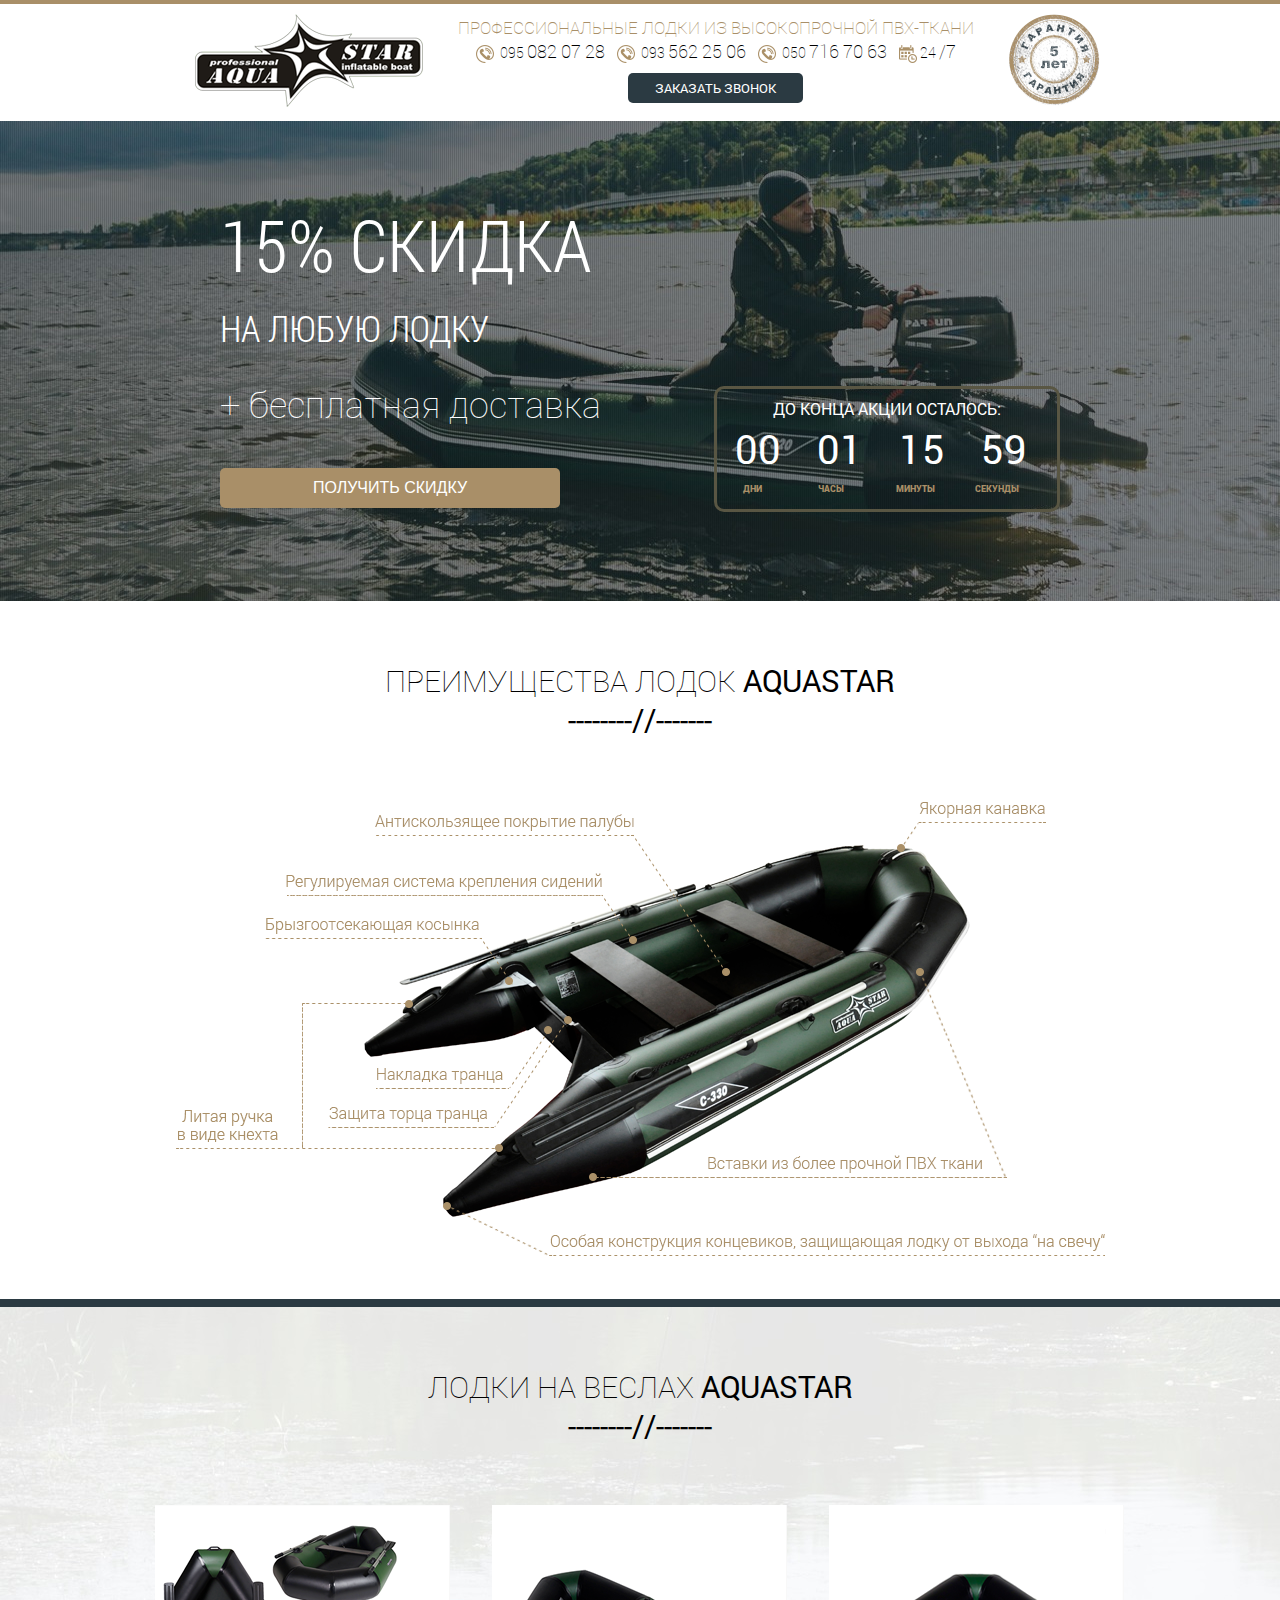
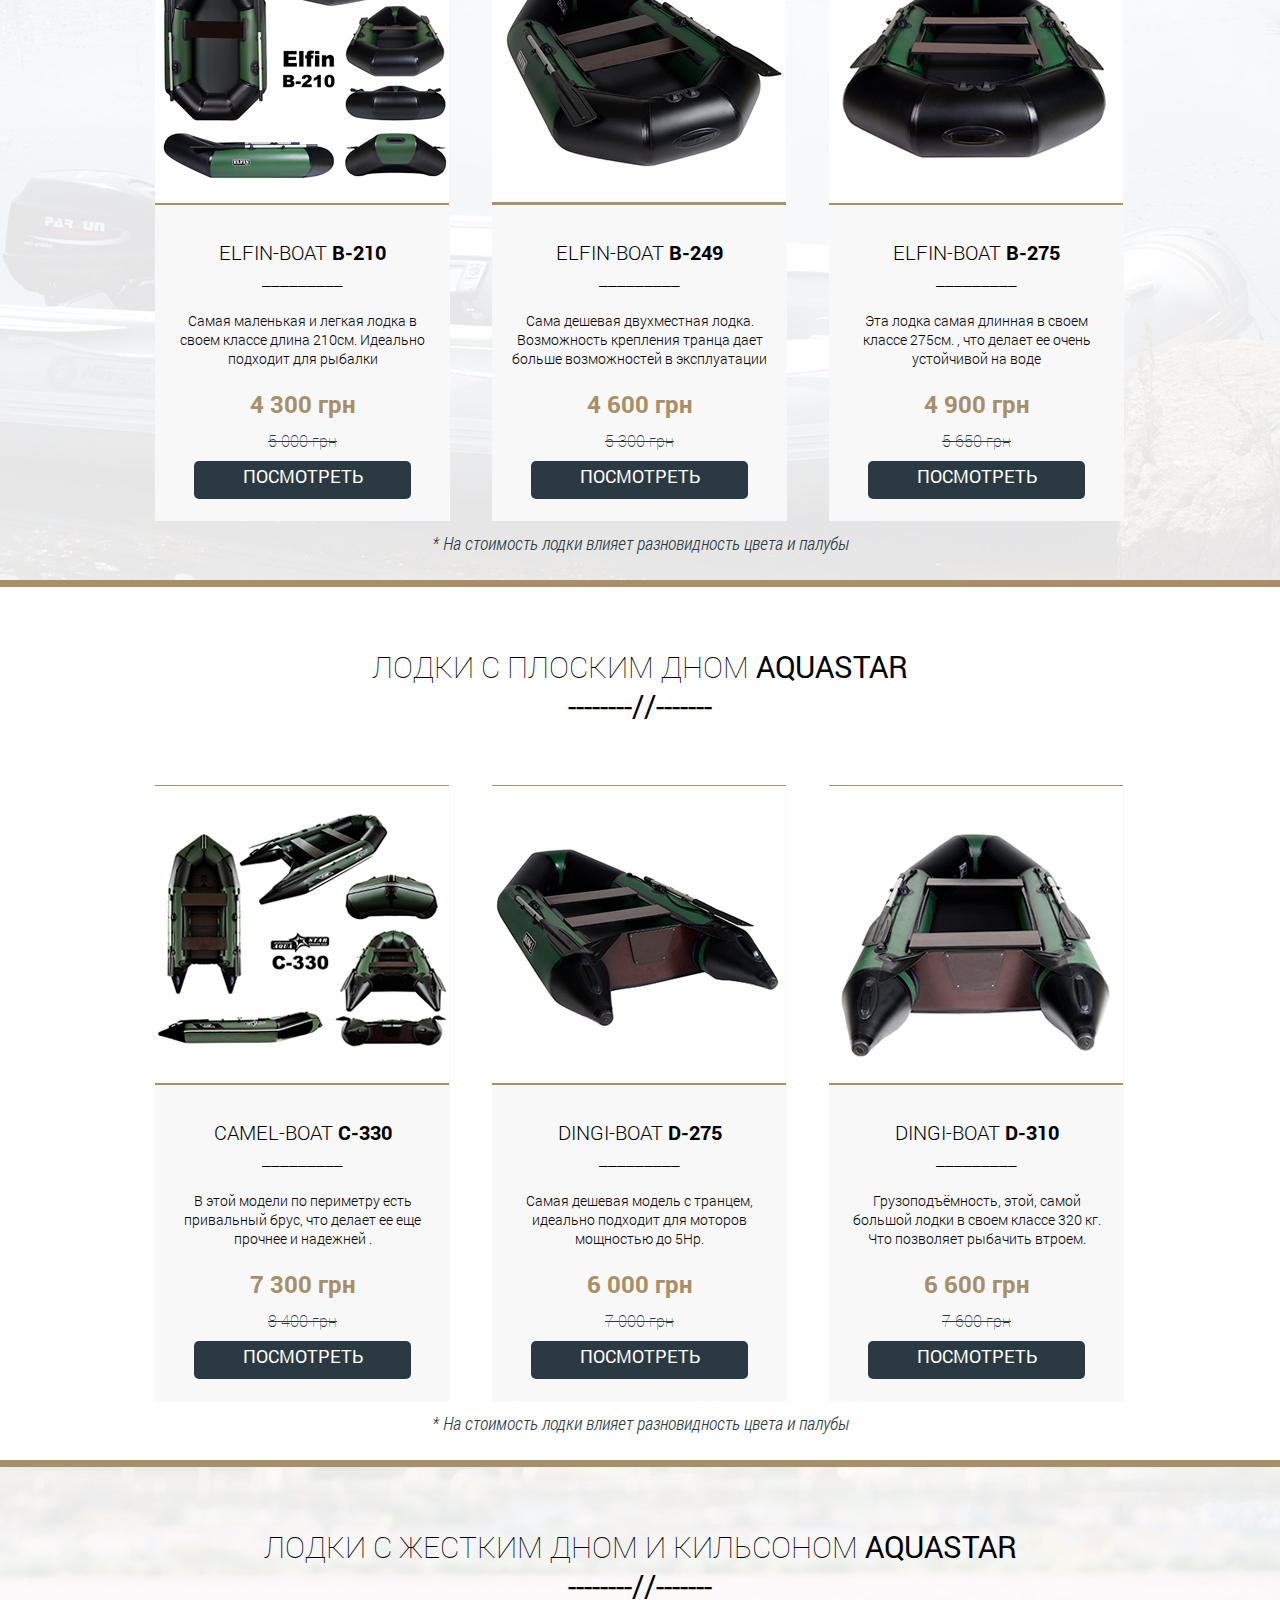
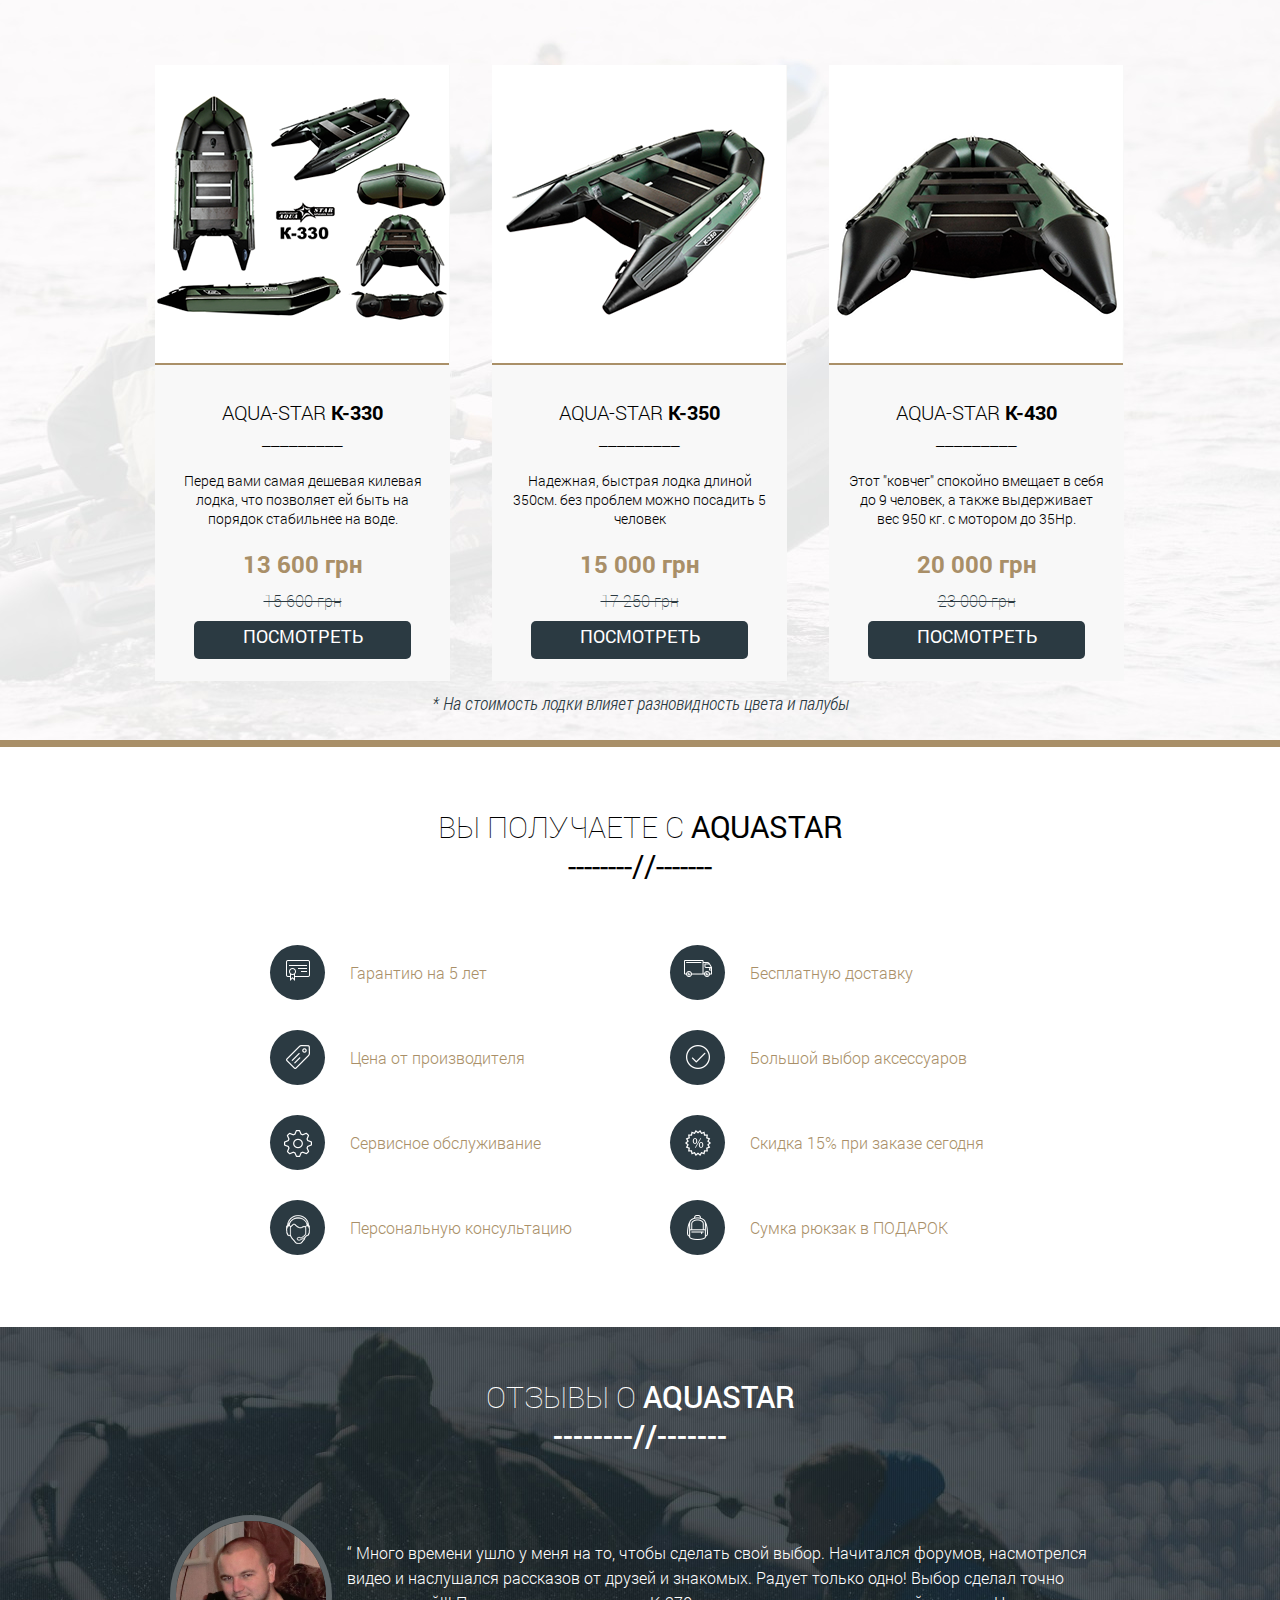
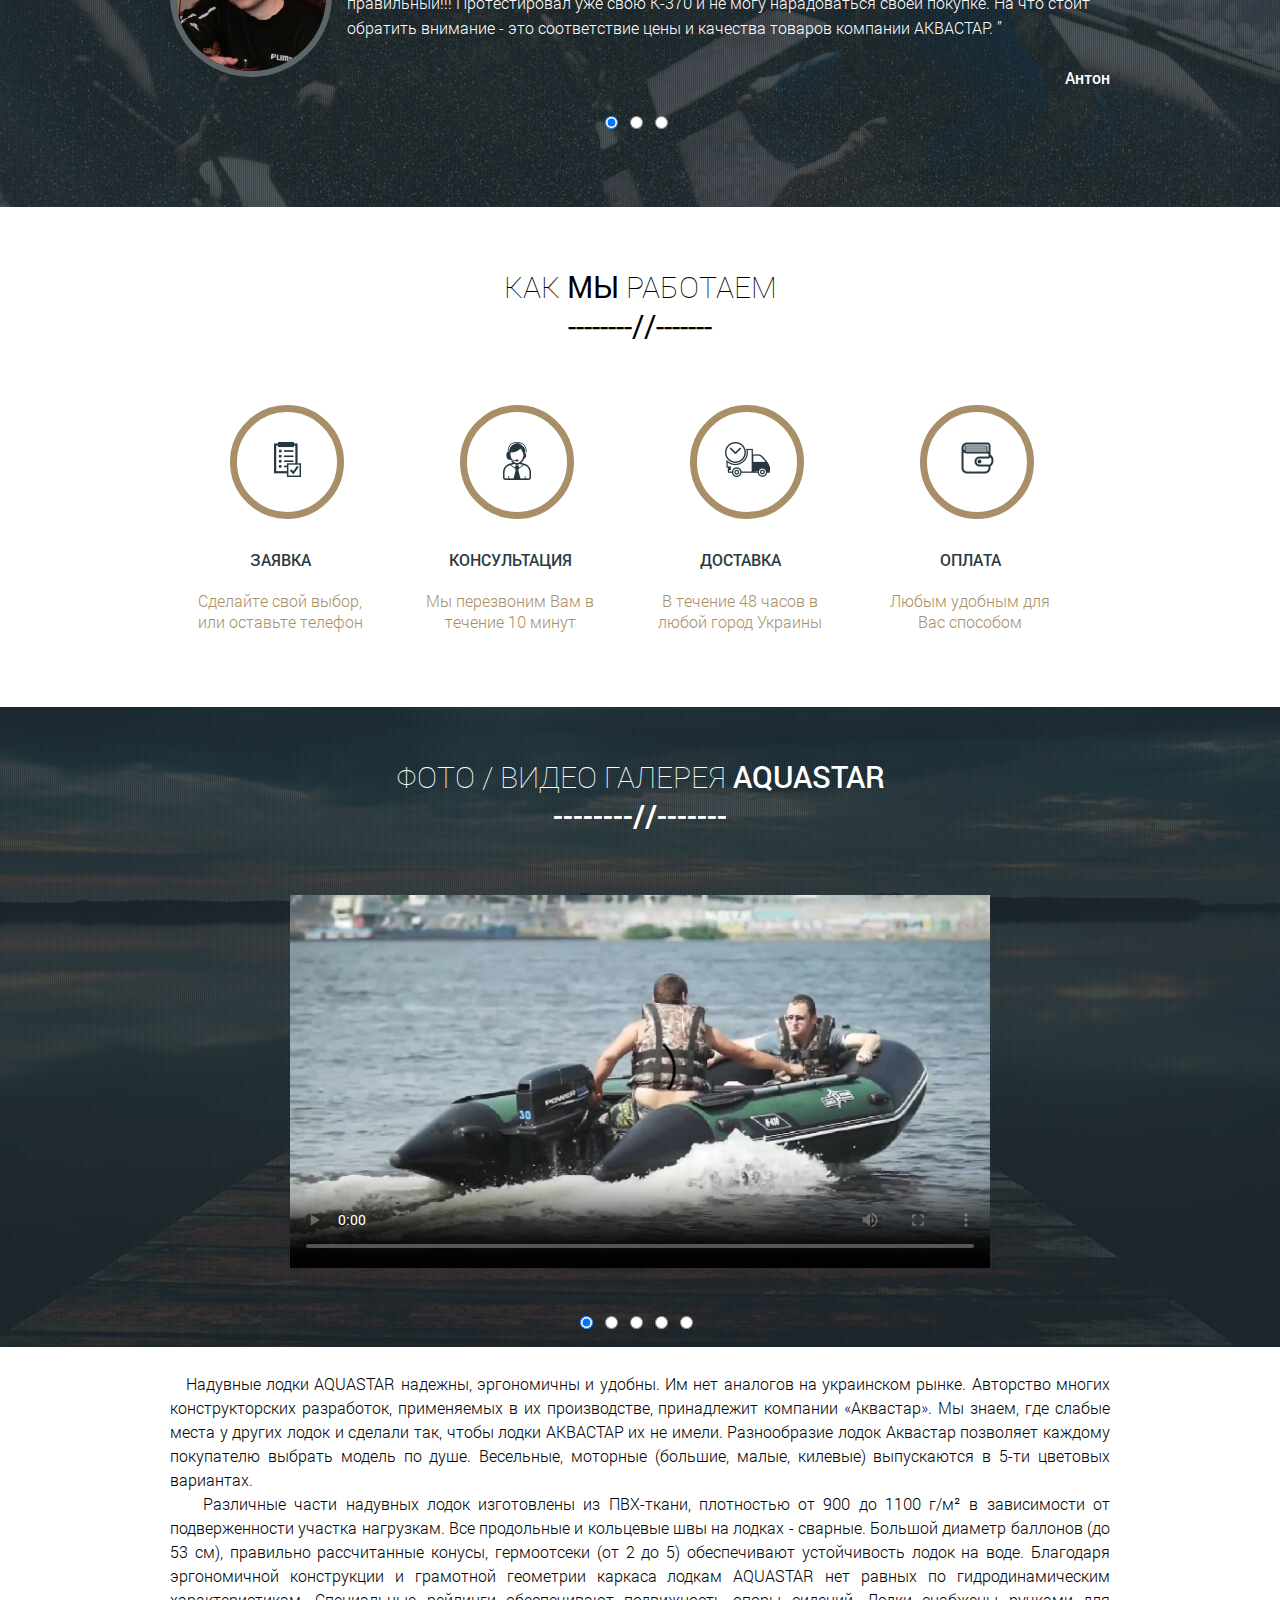
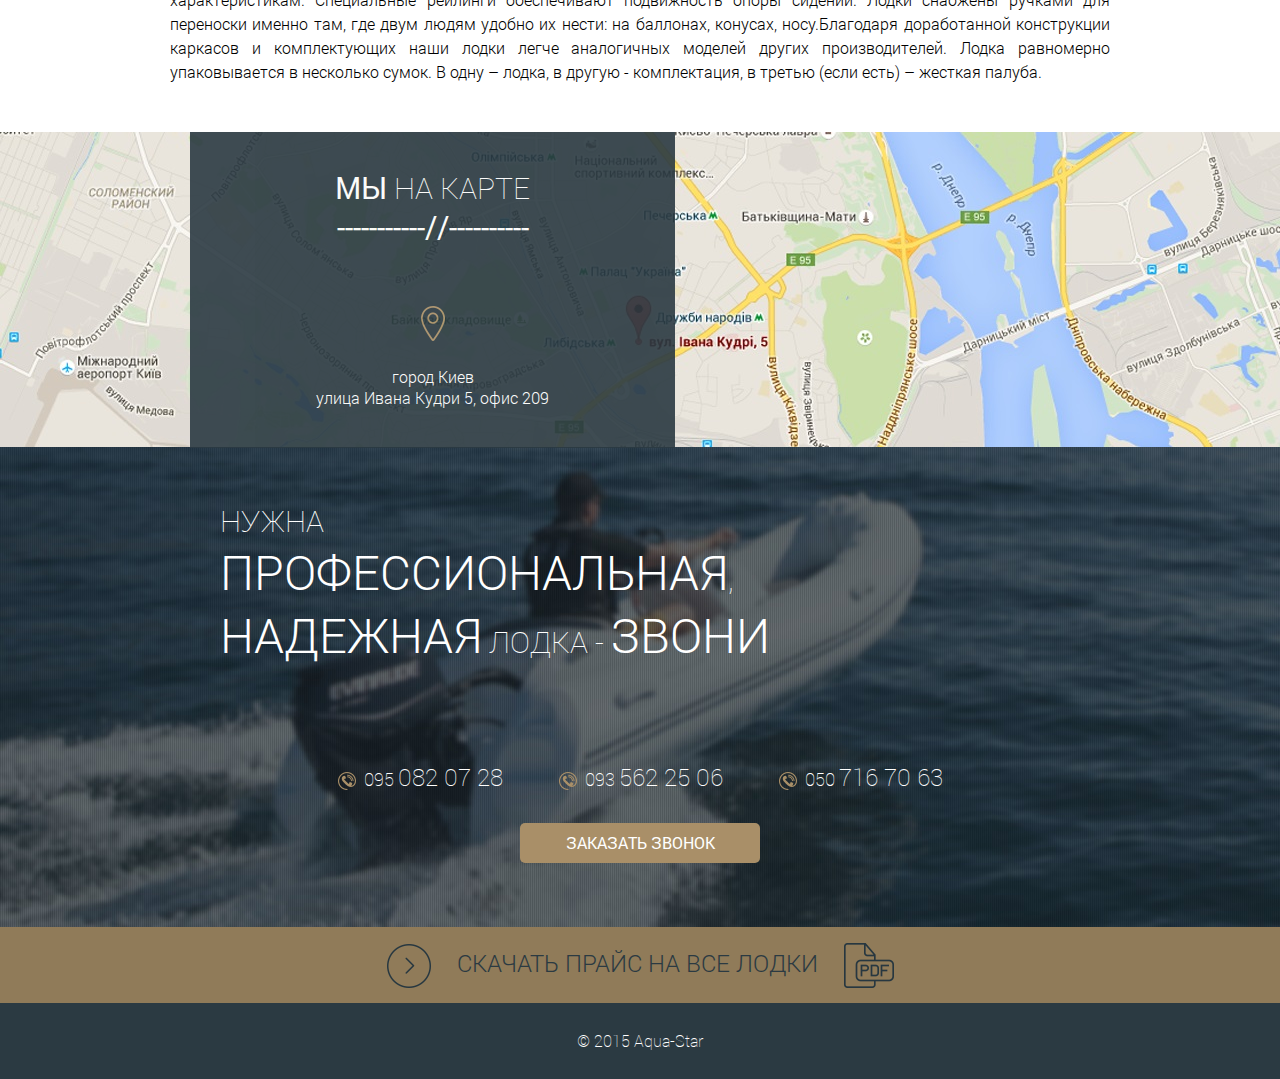
==== commit c5ad0548: "50" ====
--- a/index.html
+++ b/index.html
@@ -7,8 +7,8 @@
  
     <title> Лодки ПВХ </title>
     <link rel="stylesheet" href="style/style.css">
-    <link rel="stylesheet" href="style/reset-css.css"> 
-    
+  
+
     <script src="js/js.js"></script>
     <script type="text/javascript" src="js/jquery-1.7.1.min.js"></script>
     <script type="text/javascript" src="js/my_scripts.js"></script>
@@ -87,7 +87,7 @@
                     <img src="img/t1.png" alt="">
                     <div class="model">ELFIN-BOAT <span>В-210</span>
                         <br>_________</div>
-                    <div class="opis"> Самая маленькая и легкая лодка в своем классе длина 210см., Идеально подходит для рыбалки. </div>
+                    <div class="opis"> Самая маленькая и легкая лодка в своем классе длина 210см. Идеально подходит для рыбалки </div>
                     <div class="new-price">4 300 грн</div>
                     <div class="old-price">5 000 грн</div>
                     <a class="show_popup" rel="detali_lodoc_1" href="#">
@@ -112,7 +112,7 @@
                     <img src="img/t3.png" alt="">
                     <div class="model">ELFIN-BOAT <span>В-275</span>
                         <br>_________</div>
-                    <div class="opis">Эта лодка самая длинная в своем классе 275см. , што делает ее очень устойчивой на воде . </div>
+                    <div class="opis">Эта лодка самая длинная в своем классе 275см. , что делает ее очень устойчивой на воде  </div>
                     <div class="new-price">4 900 грн</div>
                     <div class="old-price">5 650 грн</div>
                     <a class="show_popup" rel="detali_lodoc_3" href="#">
@@ -135,7 +135,7 @@
                     <img src="img/t4.png" alt="">
                     <div class="model">CAMEL-BOAT <span>C-330</span>
                         <br>_________</div>
-                    <div class="opis">В этой модели по периметру есть привальный брус что делает ее еще прочнее и надежней . </div>
+                    <div class="opis">В этой модели по периметру есть привальный брус, что делает ее еще прочнее и надежней . </div>
                     <div class="new-price">7 300 грн</div>
                     <div class="old-price">8 400 грн</div>
                     <a class="show_popup" rel="detali_lodoc_4" href="#">
@@ -159,7 +159,7 @@
                     <img src="img/t6.png" alt="">
                     <div class="model">DINGI-BOAT <span>D-310</span>
                         <br>_________</div>
-                    <div class="opis">Грузоподъемность, этой, самой большой лодки в своем классе 320 кг. Что позволяет рыбачить втроем.
+                    <div class="opis">Грузоподъёмность, этой, самой большой лодки в своем классе 320 кг. Что позволяет рыбачить втроем.
                      </div>
                     <div class="new-price">6 600 грн</div>
                     <div class="old-price">7 600 грн</div>
@@ -183,7 +183,7 @@
                     <img src="img/t7.png" alt="">
                     <div class="model">AQUA-STAR <span>K-330</span>
                         <br>_________</div>
-                    <div class="opis">Перед вами самая дешевая килевая лодка, что позволяет ей бить на порядок стабильнее на воде. </div>
+                    <div class="opis">Перед вами самая дешевая килевая лодка, что позволяет ей быть на порядок стабильнее на воде. </div>
                     <div class="new-price">13 600 грн</div>
                     <div class="old-price">15 600 грн</div>
                     <a class="show_popup" rel="detali_lodoc_7" href="#">
@@ -207,7 +207,7 @@
                     <img src="img/t9.png" alt="">
                     <div class="model">AQUA-STAR <span>K-430</span>
                         <br>_________</div>
-                    <div class="opis">Этот "ковчег" спокойно вмещает в себя до 9 человек а также выдерживает вес 950 кг. с мотором до 35Hp. </div>
+                    <div class="opis">Этот "ковчег" спокойно вмещает в себя до 9 человек, а также выдерживает вес 950 кг. с мотором до 35Hp. </div>
                     <div class="new-price">20 000 грн</div>
                     <div class="old-price">23 000 грн</div>
                     <a class="show_popup" rel="detali_lodoc_9" href="#">
@@ -297,7 +297,7 @@
             <div class="block_otziv  " id="b_o_2">
                 <div class="otz_photo"> <img src="img/borodach2.jpg" alt=""> </div>
                 <div class="otz_text">
-                    <br> “ Решил  купить    лодку из ПВХ-ткани  для рыбалки. Но проблема выбора оказалась   серьезной.Очень много производителей, моделей. Вводят в заблуждение все ети рекламные лозунги. Очень сложно давался выбор .По совету друзей остановился  AQUASTAR  модели  В-249, выбором остался доволен ”
+                    <br> “ Решил  купить    лодку из ПВХ-ткани  для рыбалки. Но проблема выбора оказалась   серьезной.Очень много производителей, моделей. Вводят в заблуждение все эти рекламные лозунги. Очень сложно давался выбор .По совету друзей остановился на AQUASTAR  модели  В-249, выбором остался доволен ”
                     <br>
                     <br> <span>  Андрей </span>
 
--- a/style/style.css
+++ b/style/style.css
@@ -1,3 +1,192 @@
+ html,
+ body,
+ div,
+ span,
+ applet,
+ object,
+ iframe,
+ h1,
+ h2,
+ h3,
+ h4,
+ h5,
+ h6,
+ p,
+ blockquote,
+ pre,
+ a,
+ abbr,
+ acronym,
+ address,
+ big,
+ cite,
+ code,
+ del,
+ dfn,
+ em,
+ img,
+ ins,
+ kbd,
+ q,
+ s,
+ samp,
+ small,
+ strike,
+ strong,
+ sub,
+ sup,
+ tt,
+ var,
+ b,
+ u,
+ i,
+ center,
+ dl,
+ dt,
+ dd,
+ ol,
+ ul,
+ li,
+ fieldset,
+ form,
+ label,
+ legend,
+ table,
+ caption,
+ tbody,
+ tfoot,
+ thead,
+ tr,
+ th,
+ td,
+ article,
+ aside,
+ canvas,
+ details,
+ embed,
+ figure,
+ figcaption,
+ footer,
+ header,
+ hgroup,
+ menu,
+ nav,
+ output,
+ ruby,
+ section,
+ summary,
+ time,
+ mark,
+ audio,
+ video {
+     margin: 0;
+     padding: 0;
+     border: 0;
+     font-size: 100%;
+     font: inherit;
+     vertical-align: baseline;
+ }
+ 
+ html {
+     height: 100%;
+
+ }
+ 
+ body {
+  -moz-user-select: none;
+    -webkit-user-select: none;
+    -ms-user-select: none;
+    -o-user-select: none;
+       user-select: none;
+     
+ }
+ 
+ ol,
+ ul {
+     list-style: none;
+ }
+ 
+ a,
+ a:hover {
+     text-decoration: none;
+ }
+ 
+ .left {
+     float: left;
+ }
+ 
+ 
+ 
+ @font-face {
+     font-family: 'Roboto-Medium';
+     src: url('../fonts/Roboto-Medium.eot');
+     src: url('../fonts/Roboto-Medium.eot?#iefix') format('embedded-opentype'), url('../fonts/Roboto-Medium.woff2') format('woff2'), url('../fonts/Roboto-Medium.woff') format('woff'), url('../fonts/Roboto-Medium.ttf') format('truetype'), url('../fonts/Roboto-Medium.svg#Roboto-Medium') format('svg');
+     font-weight: normal;
+     font-style: normal;
+ }
+ 
+ 
+ 
+ @font-face {
+     font-family: 'Roboto-Regular';
+     src: url('../fonts/Roboto-Regular.eot');
+     src: url('../fonts/Roboto-Regular.eot?#iefix') format('embedded-opentype'), url('../fonts/Roboto-Regular.woff2') format('woff2'), url('../fonts/Roboto-Regular.woff') format('woff'), url('../fonts/Roboto-Regular.ttf') format('truetype'), url('../fonts/Roboto-Regular.svg#Roboto-Regular') format('svg');
+     font-weight: normal;
+     font-style: normal;
+ }
+ 
+ @font-face {
+     font-family: 'Roboto-Thin';
+     src: url('../fonts/Roboto-Thin.eot');
+     src: url('../fonts/Roboto-Thin.eot?#iefix') format('embedded-opentype'), url('../fonts/Roboto-Thin.woff2') format('woff2'), url('../fonts/Roboto-Thin.woff') format('woff'), url('../fonts/Roboto-Thin.ttf') format('truetype'), url('../fonts/Roboto-Thin.svg#Roboto-Thin') format('svg');
+     font-weight: normal;
+     font-style: normal;
+ }
+ 
+
+ 
+ @font-face {
+     font-family: 'Roboto-Black';
+     src: url('../fonts/Roboto-Black.eot');
+     src: url('../fonts/Roboto-Black.eot?#iefix') format('embedded-opentype'), url('../fonts/Roboto-Black.woff2') format('woff2'), url('../fonts/Roboto-Black.woff') format('woff'), url('../fonts/Roboto-Black.ttf') format('truetype'), url('../fonts/Roboto-Black.svg#Roboto-Black') format('svg');
+     font-weight: normal;
+     font-style: normal;
+ }
+ 
+ 
+ 
+ @font-face {
+     font-family: 'Roboto-Bold';
+     src: url('../fonts/Roboto-Bold.eot');
+     src: url('../fonts/Roboto-Bold.eot?#iefix') format('embedded-opentype'), url('../fonts/Roboto-Bold.woff2') format('woff2'), url('../fonts/Roboto-Bold.woff') format('woff'), url('../fonts/Roboto-Bold.ttf') format('truetype'), url('../fonts/Roboto-Bold.svg#Roboto-Bold') format('svg');
+     font-weight: normal;
+     font-style: normal;
+ }
+ 
+  
+ @font-face {
+     font-family: 'RobotoCondensed-Light';
+     src: url('../fonts/RobotoCondensed-Light.eot');
+     src: url('../fonts/RobotoCondensed-Light.eot?#iefix') format('embedded-opentype'), url('../fonts/RobotoCondensed-Light.woff2') format('woff2'), url('../fonts/RobotoCondensed-Light.woff') format('woff'), url('../fonts/RobotoCondensed-Light.ttf') format('truetype'), url('../fonts/RobotoCondensed-Light.svg#RobotoCondensed-Light') format('svg');
+     font-weight: normal;
+     font-style: normal;
+ }
+ 
+ @font-face {
+     font-family: 'RobotoCondensed-LightItalic';
+     src: url('../fonts/RobotoCondensed-LightItalic.eot');
+     src: url('../fonts/RobotoCondensed-LightItalic.eot?#iefix') format('embedded-opentype'), url('../fonts/RobotoCondensed-LightItalic.woff2') format('woff2'), url('../fonts/RobotoCondensed-LightItalic.woff') format('woff'), url('../fonts/RobotoCondensed-LightItalic.ttf') format('truetype'), url('../fonts/RobotoCondensed-LightItalic.svg#RobotoCondensed-LightItalic') format('svg');
+     font-weight: normal;
+     font-style: normal;
+ }
+  
+ @font-face {
+     font-family: 'Roboto-Light';
+     src: url('../fonts/Roboto-Light.eot');
+     src: url('../fonts/Roboto-Light.eot?#iefix') format('embedded-opentype'), url('../fonts/Roboto-Light.woff2') format('woff2'), url('../fonts/Roboto-Light.woff') format('woff'), url('../fonts/Roboto-Light.ttf') format('truetype'), url('../fonts/Roboto-Light.svg#Roboto-Light') format('svg');
+     font-weight: normal;
+     font-style: normal;
+ }
 .wraper {
     border-top: 4px solid #a98f68;
 }
@@ -732,7 +921,7 @@
 .coll_back input[type=submit]:hover,
 .coll_back2 input[type=submit]:hover,
 .coll_back3 input[type=submit]:hover {
-    color: red;
+    font-size: 19px;
 }
 /**********popup detali_lodoc**********/
 
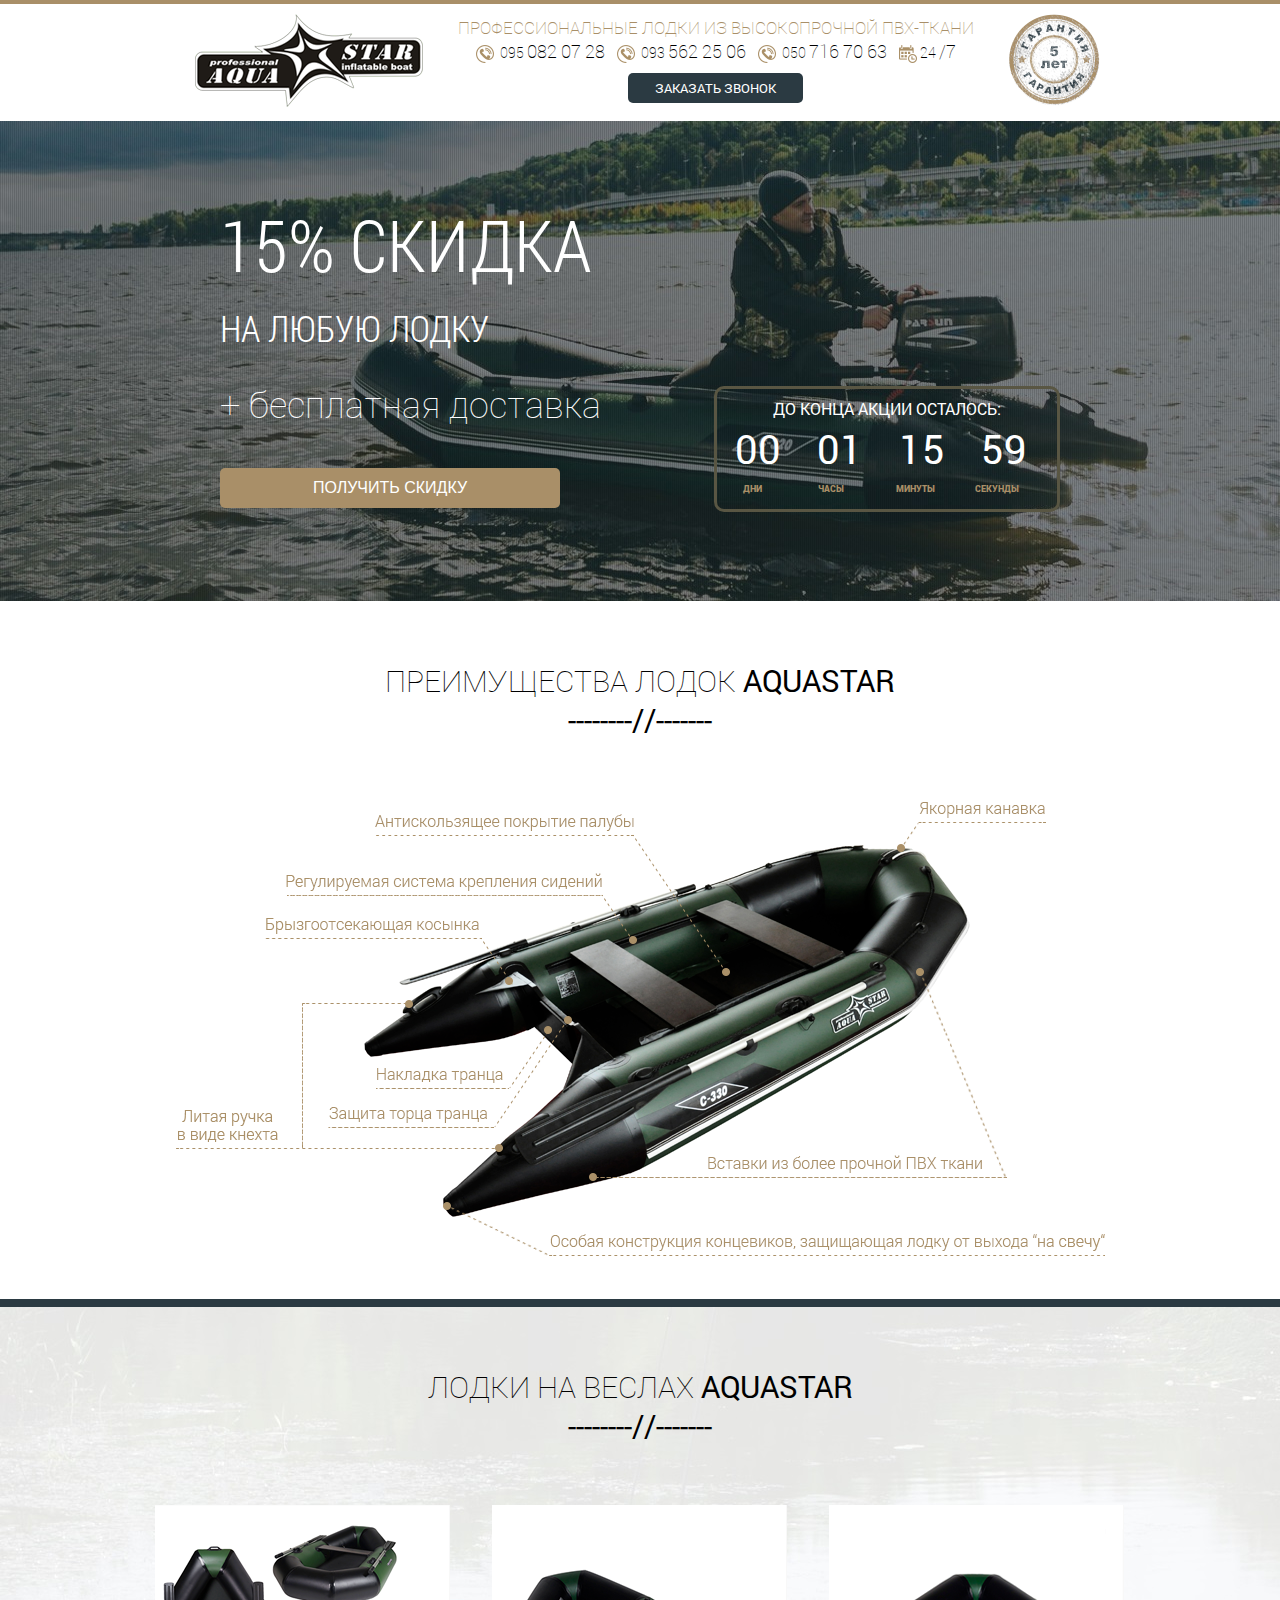
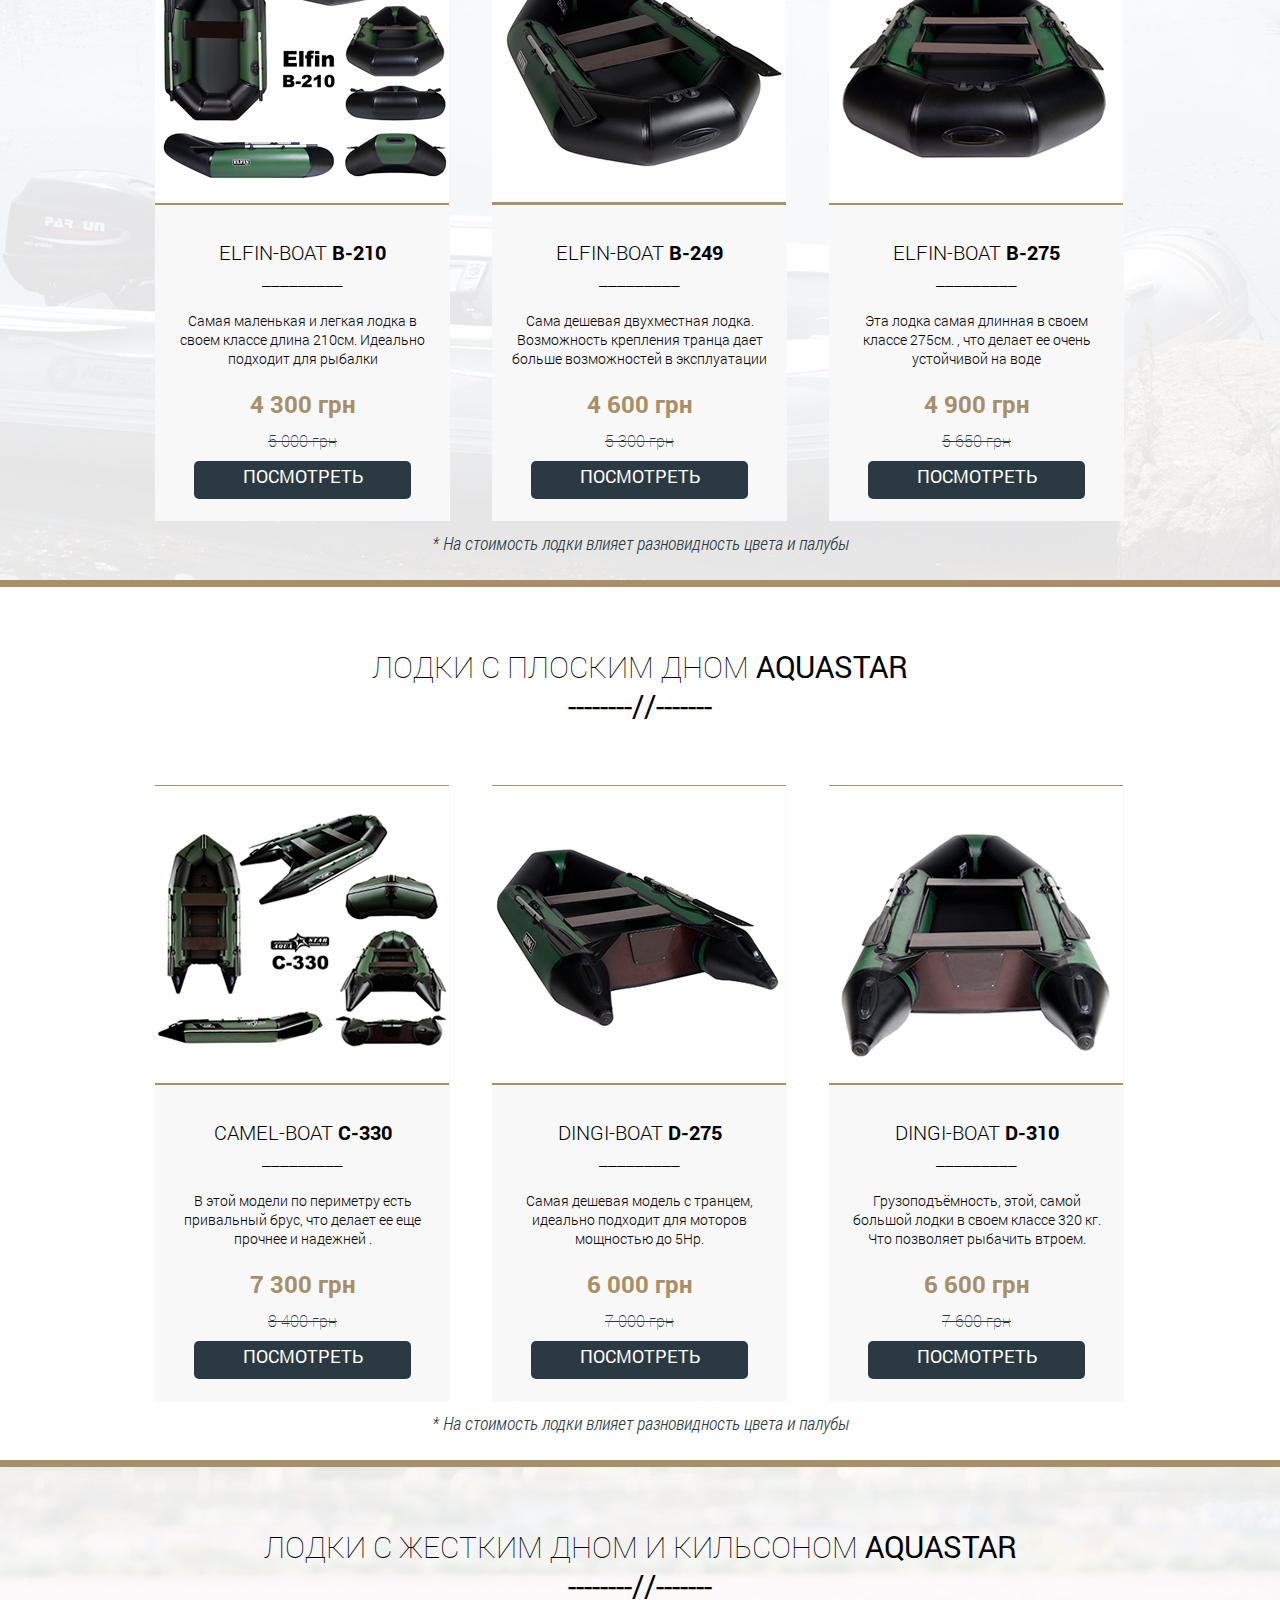
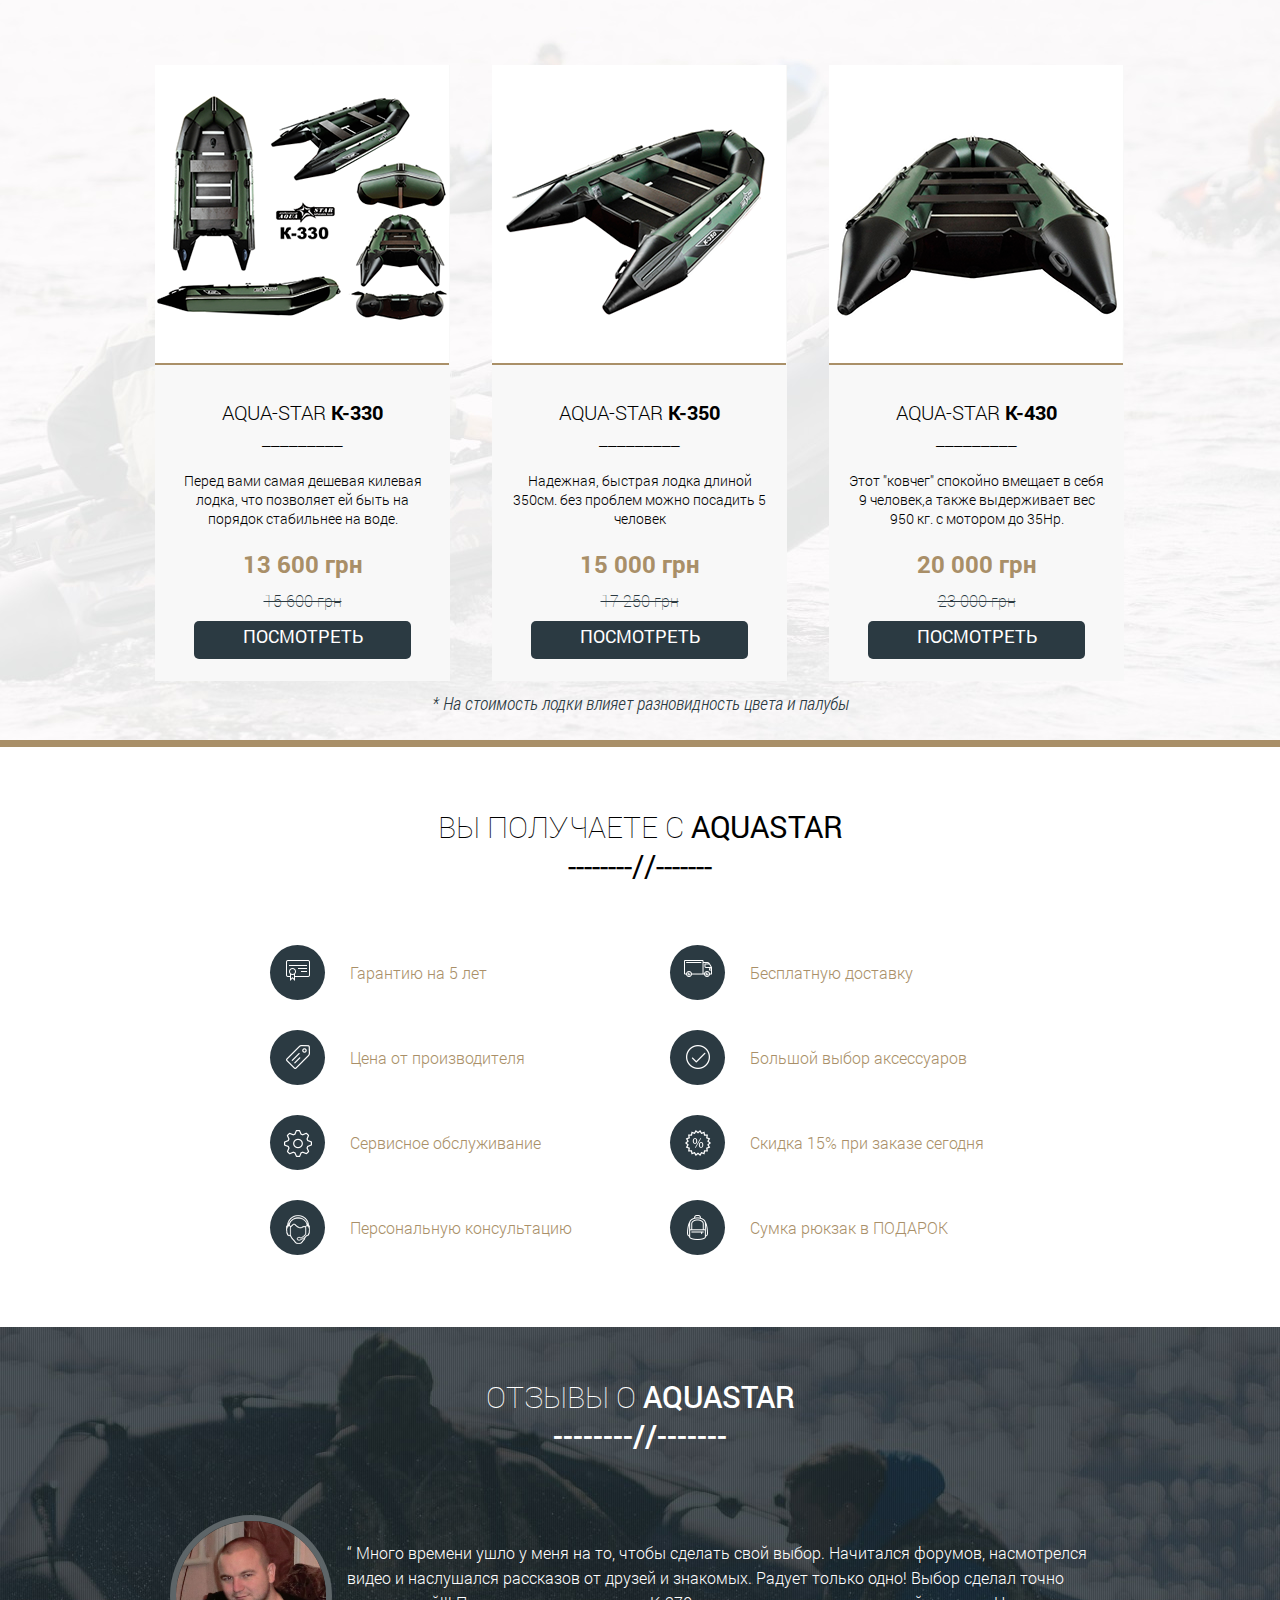
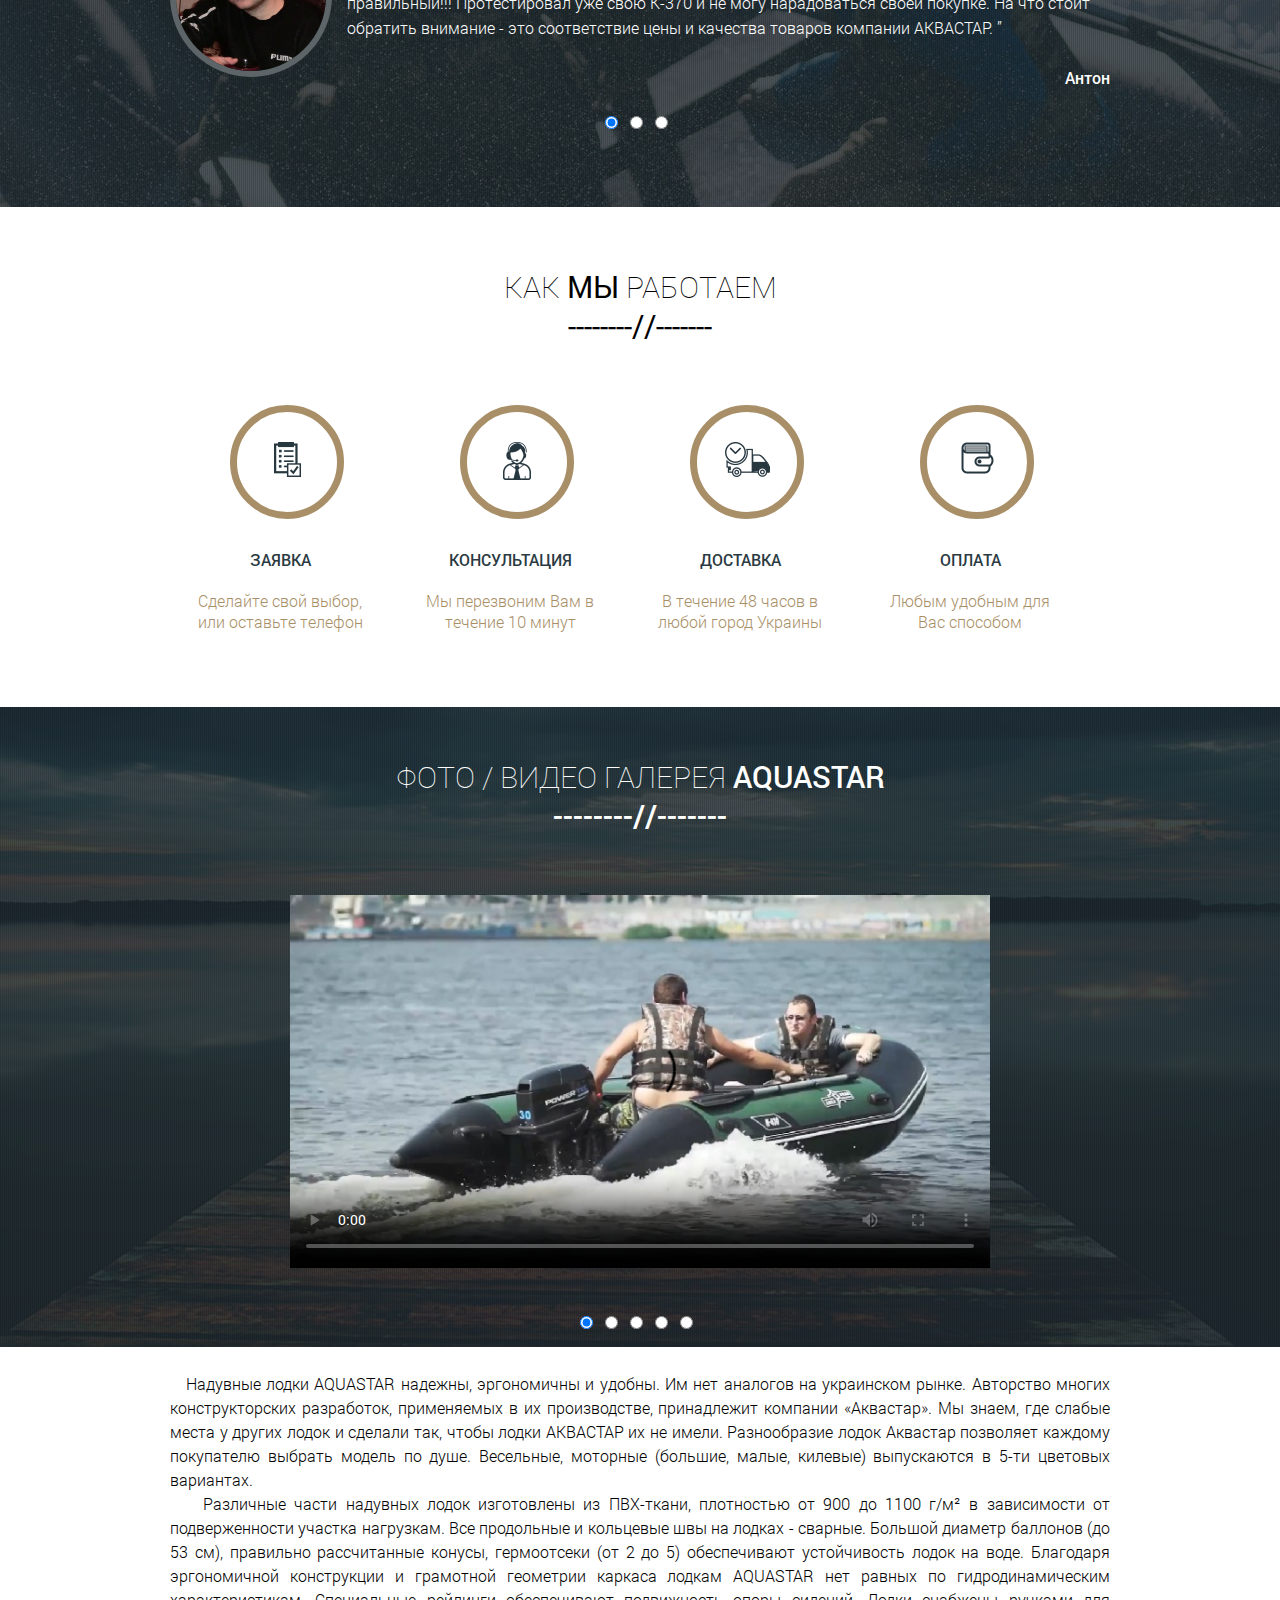
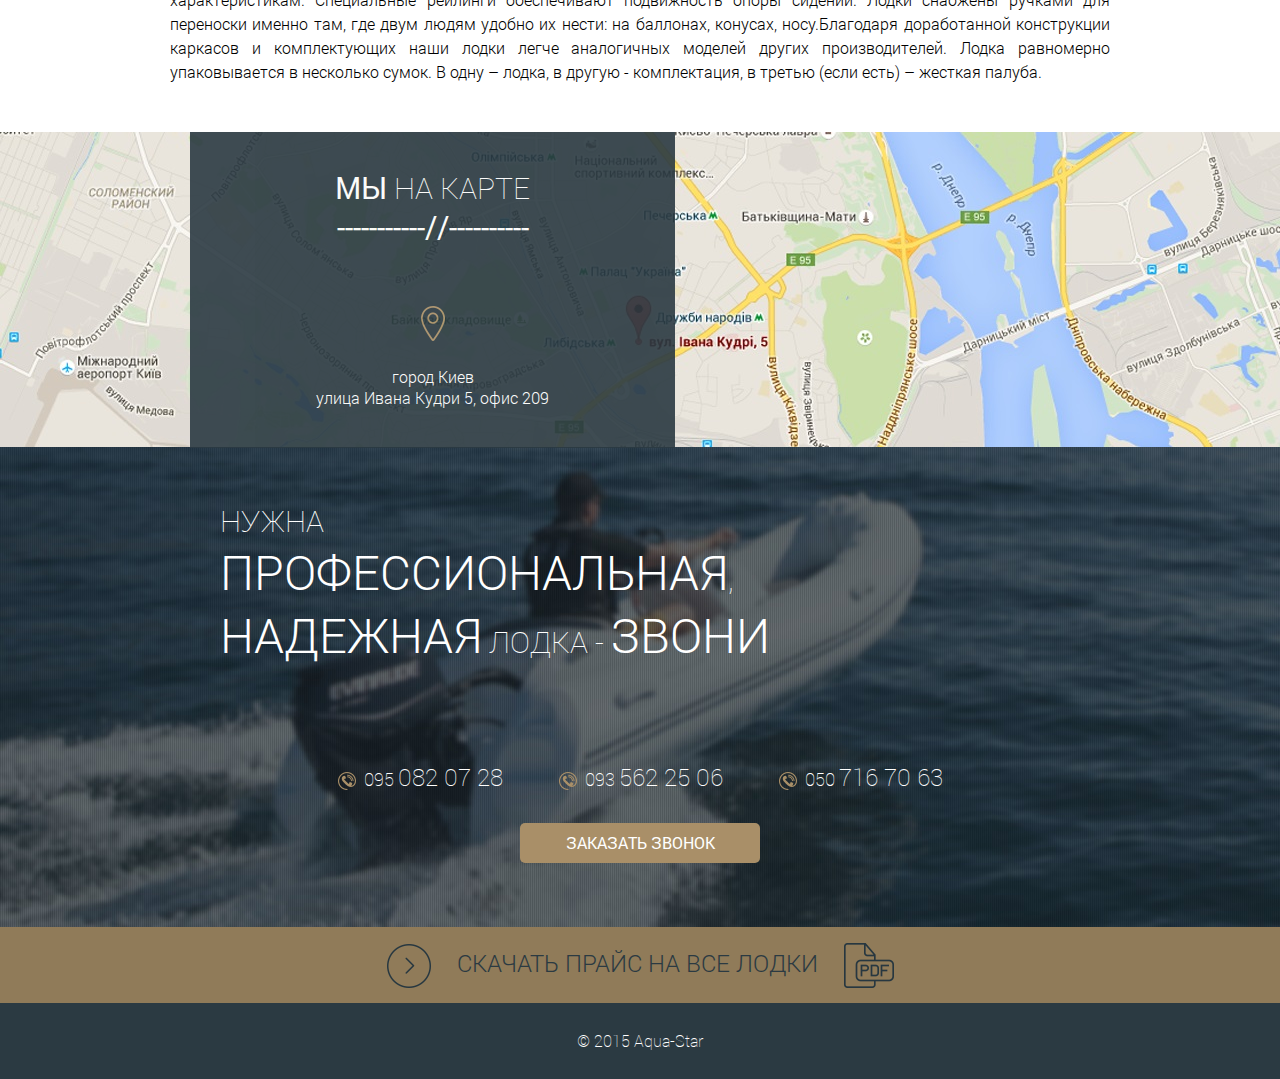
==== commit 0544e1bd: "52" ====
--- a/index.html
+++ b/index.html
@@ -6,8 +6,7 @@
     <meta http-equiv="X-UA-Compatible" content="IE=edge">
  
     <title> Лодки ПВХ </title>
-    <link rel="stylesheet" href="style/style.css">
-  
+    <link rel="stylesheet" href="style/style.css"> 
 
     <script src="js/js.js"></script>
     <script type="text/javascript" src="js/jquery-1.7.1.min.js"></script>
@@ -16,6 +15,7 @@
 
 <body onload='load_page();'>
     <div class="wraper">
+
         <div class="header">
             <div class="logo left"><img src="img/logo.png" alt="">
             </div>
@@ -115,7 +115,7 @@
                     <div class="opis">Эта лодка самая длинная в своем классе 275см. , что делает ее очень устойчивой на воде  </div>
                     <div class="new-price">4 900 грн</div>
                     <div class="old-price">5 650 грн</div>
-                    <a class="show_popup" rel="detali_lodoc_3" href="#">
+                    <a class="show_popup" rel="detali_lodoc_1" href="#">
                         <div class="btn_kup">посмотреть</div>
                     </a>
                 </div>
@@ -207,7 +207,7 @@
                     <img src="img/t9.png" alt="">
                     <div class="model">AQUA-STAR <span>K-430</span>
                         <br>_________</div>
-                    <div class="opis">Этот "ковчег" спокойно вмещает в себя до 9 человек, а также выдерживает вес 950 кг. с мотором до 35Hp. </div>
+                    <div class="opis">Этот "ковчег" спокойно вмещает в себя 9 человек,а также выдерживает вес 950 кг. с мотором до 35Hp. </div>
                     <div class="new-price">20 000 грн</div>
                     <div class="old-price">23 000 грн</div>
                     <a class="show_popup" rel="detali_lodoc_9" href="#">
@@ -466,6 +466,9 @@
 
         <div class="footer"> © 2015 Aqua-Star </div>
 
+
+        </div>
+
         <div class="popup coll_back">
             <a class="close" href="#">Close</a>
             <h2>Заказать звонок</h2>
@@ -507,8 +510,8 @@
         </div>
 
 
-
-<!--block detali -->
+ 
+      <!--block detali -->
         <div class="popup  detali_lodoc  detali_lodoc_1"> <a class="close" href="#">Close</a>  <h2>ELFIN-BOAT  В-210</h2>
             <div class="detali_lodoc_left">
                 <img src="html_include/В-210.jpg" alt="" height="300" width="300">
@@ -524,22 +527,234 @@
             </div>
             <div class="detali_lodoc_right">
                 <h6>Есть вопросы? Звоните, поможем!</h6> <br>
-                <div class="telefon">
-                
-                    <img src="img/tel.png" alt="">&nbsp; 095 <span>082 07 28</span>&nbsp; 
-                    <img src="img/tel.png" alt="">&nbsp; 093 <span>562 25 06</span>&nbsp;  
-                    <img src="img/tel.png" alt="">&nbsp; 050 <span>716 70 63</span>  
-                </div>
-                <iframe src="html_include/В-210.html" width="400" height="600" align="left"  class="ifr">
-            </div>
-        </div>
-<!--block detali  end -->
-
-
-
-
-
-
+                <div class="telefon"> 
+                    <img src="img/tel.png" alt="">&nbsp; 095 <span>082 07 28</span>&nbsp; 
+                    <img src="img/tel.png" alt="">&nbsp; 093 <span>562 25 06</span>&nbsp;  
+                    <img src="img/tel.png" alt="">&nbsp; 050 <span>716 70 63</span>  
+                </div>
+                <iframe src="html_include/В-210.html" width="400" height="600"  class="ifr">
+                    
+                </iframe>
+
+
+            </div>
+        </div>
+      <!--block detali  end -->
+       <!--block detali -->
+        <div class="popup  detali_lodoc  detali_lodoc_2"> <a class="close" href="#">Close</a>  <h2>ELFIN-BOAT  В-249</h2>
+            <div class="detali_lodoc_left">
+                <img src="html_include/В-249.jpg" alt="" height="300" width="300">
+                <br> <h6>Заказать в один клик</h6><br>
+                <div class="coll_back3 coll_back3_options">
+                    <form action= "post.php" method= "POST">
+                        <input type="text" name="name" placeholder=" Имя" />  <br>
+                        <input type="text" name="telefon" placeholder=" Телефон" /> <br>
+                        <input type="submit" value=" заказать звонок" />
+                    </form>
+
+                </div>
+            </div>
+            <div class="detali_lodoc_right">
+                <h6>Есть вопросы? Звоните, поможем!</h6> <br>
+                <div class="telefon"> 
+                    <img src="img/tel.png" alt="">&nbsp; 095 <span>082 07 28</span>&nbsp; 
+                    <img src="img/tel.png" alt="">&nbsp; 093 <span>562 25 06</span>&nbsp;  
+                    <img src="img/tel.png" alt="">&nbsp; 050 <span>716 70 63</span>  
+                </div>
+                <iframe src="html_include/В-249.html" width="400" height="600" class="ifr">                    
+                </iframe>
+            </div>
+        </div>
+      <!--block detali  end -->
+      <!--block detali -->
+        <div class="popup  detali_lodoc  detali_lodoc_3"> <a class="close" href="#">Close</a>  <h2>ELFIN-BOAT  В-275</h2>
+            <div class="detali_lodoc_left">
+                <img src="html_include/В-275.jpg" alt="" height="300" width="300">
+                <br> <h6>Заказать в один клик</h6><br>
+                <div class="coll_back3 coll_back3_options">
+                    <form action= "post.php" method= "POST">
+                        <input type="text" name="name" placeholder=" Имя" />  <br>
+                        <input type="text" name="telefon" placeholder=" Телефон" /> <br>
+                        <input type="submit" value=" заказать звонок" />
+                    </form>
+
+                </div>
+            </div>
+            <div class="detali_lodoc_right">
+                <h6>Есть вопросы? Звоните, поможем!</h6> <br>
+                <div class="telefon"> 
+                    <img src="img/tel.png" alt="">&nbsp; 095 <span>082 07 28</span>&nbsp; 
+                    <img src="img/tel.png" alt="">&nbsp; 093 <span>562 25 06</span>&nbsp;  
+                    <img src="img/tel.png" alt="">&nbsp; 050 <span>716 70 63</span>  
+                </div>
+                <iframe src="html_include/В-275.html" width="400" height="600" class="ifr">                    
+                </iframe>
+            </div>
+        </div>
+      <!--block detali  end -->
+      <!--      **************************             -->
+      <!--block detali -->
+        <div class="popup  detali_lodoc  detali_lodoc_4"> <a class="close" href="#">Close</a>  <h2>CAMEL-BOAT  С-330</h2>
+            <div class="detali_lodoc_left">
+                <img src="html_include/С-330.jpg" alt="" height="300" width="300">
+                <br> <h6>Заказать в один клик</h6><br>
+                <div class="coll_back3 coll_back3_options">
+                    <form action= "post.php" method= "POST">
+                        <input type="text" name="name" placeholder=" Имя" />  <br>
+                        <input type="text" name="telefon" placeholder=" Телефон" /> <br>
+                        <input type="submit" value=" заказать звонок" />
+                    </form>
+
+                </div>
+            </div>
+            <div class="detali_lodoc_right">
+                <h6>Есть вопросы? Звоните, поможем!</h6> <br>
+                <div class="telefon"> 
+                    <img src="img/tel.png" alt="">&nbsp; 095 <span>082 07 28</span>&nbsp; 
+                    <img src="img/tel.png" alt="">&nbsp; 093 <span>562 25 06</span>&nbsp;  
+                    <img src="img/tel.png" alt="">&nbsp; 050 <span>716 70 63</span>  
+                </div>
+                <iframe src="html_include/С-330.html" width="400" height="600" class="ifr">                    
+                </iframe>
+            </div>
+        </div>
+      <!--block detali  end -->
+        <!--block detali -->
+        <div class="popup  detali_lodoc  detali_lodoc_5"> <a class="close" href="#">Close</a>  <h2>DINGI-BOAT  D-275</h2>
+            <div class="detali_lodoc_left">
+                <img src="html_include/D-275.jpg" alt="" height="300" width="300">
+                <br> <h6>Заказать в один клик</h6><br>
+                <div class="coll_back3 coll_back3_options">
+                    <form action= "post.php" method= "POST">
+                        <input type="text" name="name" placeholder=" Имя" />  <br>
+                        <input type="text" name="telefon" placeholder=" Телефон" /> <br>
+                        <input type="submit" value=" заказать звонок" />
+                    </form>
+
+                </div>
+            </div>
+            <div class="detali_lodoc_right">
+                <h6>Есть вопросы? Звоните, поможем!</h6> <br>
+                <div class="telefon"> 
+                    <img src="img/tel.png" alt="">&nbsp; 095 <span>082 07 28</span>&nbsp; 
+                    <img src="img/tel.png" alt="">&nbsp; 093 <span>562 25 06</span>&nbsp;  
+                    <img src="img/tel.png" alt="">&nbsp; 050 <span>716 70 63</span>  
+                </div>
+                <iframe src="html_include/D-275.html" width="400" height="600" class="ifr">                    
+                </iframe>
+            </div>
+        </div>
+      <!--block detali  end -->
+      <!--block detali -->
+        <div class="popup  detali_lodoc  detali_lodoc_6"> <a class="close" href="#">Close</a>  <h2>DINGI-BOAT  D-310</h2>
+            <div class="detali_lodoc_left">
+                <img src="html_include/D-310.jpg" alt="" height="300" width="300">
+                <br> <h6>Заказать в один клик</h6><br>
+                <div class="coll_back3 coll_back3_options">
+                    <form action= "post.php" method= "POST">
+                        <input type="text" name="name" placeholder=" Имя" />  <br>
+                        <input type="text" name="telefon" placeholder=" Телефон" /> <br>
+                        <input type="submit" value=" заказать звонок" />
+                    </form>
+
+                </div>
+            </div>
+            <div class="detali_lodoc_right">
+                <h6>Есть вопросы? Звоните, поможем!</h6> <br>
+                <div class="telefon"> 
+                    <img src="img/tel.png" alt="">&nbsp; 095 <span>082 07 28</span>&nbsp; 
+                    <img src="img/tel.png" alt="">&nbsp; 093 <span>562 25 06</span>&nbsp;  
+                    <img src="img/tel.png" alt="">&nbsp; 050 <span>716 70 63</span>  
+                </div>
+                <iframe src="html_include/D-310.html" width="400" height="600" class="ifr">                    
+                </iframe>
+            </div>
+        </div>
+      <!--block detali  end -->
+      <!-- ******************************* -->
+        <!--block detali -->
+        <div class="popup  detali_lodoc  detali_lodoc_7"> <a class="close" href="#">Close</a>  <h2>AQUA-STAR  K-330</h2>
+            <div class="detali_lodoc_left">
+                <img src="html_include/k-330.jpg" alt="" height="300" width="300">
+                <br> <h6>Заказать в один клик</h6><br>
+                <div class="coll_back3 coll_back3_options">
+                    <form action= "post.php" method= "POST">
+                        <input type="text" name="name" placeholder=" Имя" />  <br>
+                        <input type="text" name="telefon" placeholder=" Телефон" /> <br>
+                        <input type="submit" value=" заказать звонок" />
+                    </form>
+
+                </div>
+            </div>
+            <div class="detali_lodoc_right">
+                <h6>Есть вопросы? Звоните, поможем!</h6> <br>
+                <div class="telefon"> 
+                    <img src="img/tel.png" alt="">&nbsp; 095 <span>082 07 28</span>&nbsp; 
+                    <img src="img/tel.png" alt="">&nbsp; 093 <span>562 25 06</span>&nbsp;  
+                    <img src="img/tel.png" alt="">&nbsp; 050 <span>716 70 63</span>  
+                </div>
+                <iframe src="html_include/k-330.html" width="400" height="600" class="ifr">                    
+                </iframe>
+            </div>
+        </div>
+      <!--block detali  end -->
+       <!--block detali -->
+        <div class="popup  detali_lodoc  detali_lodoc_8"> <a class="close" href="#">Close</a>  <h2>AQUA-STAR  K-350</h2>
+            <div class="detali_lodoc_left">
+                <img src="html_include/k-350.jpg" alt="" height="300" width="300">
+                <br> <h6>Заказать в один клик</h6><br>
+                <div class="coll_back3 coll_back3_options">
+                    <form action= "post.php" method= "POST">
+                        <input type="text" name="name" placeholder=" Имя" />  <br>
+                        <input type="text" name="telefon" placeholder=" Телефон" /> <br>
+                        <input type="submit" value=" заказать звонок" />
+                    </form>
+
+                </div>
+            </div>
+            <div class="detali_lodoc_right">
+                <h6>Есть вопросы? Звоните, поможем!</h6> <br>
+                <div class="telefon"> 
+                    <img src="img/tel.png" alt="">&nbsp; 095 <span>082 07 28</span>&nbsp; 
+                    <img src="img/tel.png" alt="">&nbsp; 093 <span>562 25 06</span>&nbsp;  
+                    <img src="img/tel.png" alt="">&nbsp; 050 <span>716 70 63</span>  
+                </div>
+                <iframe src="html_include/k-350.html" width="400" height="600" class="ifr">                    
+                </iframe>
+            </div>
+        </div>
+      <!--block detali  end -->
+
+      <!--block detali -->
+        <div class="popup  detali_lodoc  detali_lodoc_9"> <a class="close" href="#">Close</a>  <h2>AQUA-STAR  K-430</h2>
+            <div class="detali_lodoc_left">
+                <img src="html_include/k-430.jpg" alt="" height="300" width="300">
+                <br> <h6>Заказать в один клик</h6><br>
+                <div class="coll_back3 coll_back3_options">
+                    <form action= "post.php" method= "POST">
+                        <input type="text" name="name" placeholder=" Имя" />  <br>
+                        <input type="text" name="telefon" placeholder=" Телефон" /> <br>
+                        <input type="submit" value=" заказать звонок" />
+                    </form>
+
+                </div>
+            </div>
+            <div class="detali_lodoc_right">
+                <h6>Есть вопросы? Звоните, поможем!</h6> <br>
+                <div class="telefon"> 
+                    <img src="img/tel.png" alt="">&nbsp; 095 <span>082 07 28</span>&nbsp; 
+                    <img src="img/tel.png" alt="">&nbsp; 093 <span>562 25 06</span>&nbsp;  
+                    <img src="img/tel.png" alt="">&nbsp; 050 <span>716 70 63</span>  
+                </div>
+                <iframe src="html_include/k-430.html" width="400" height="600" class="ifr">                    
+                </iframe>
+            </div>
+        </div>
+      <!--block detali  end -->
+
+ 
+ 
+</div>
 </body>
 
 </html>--- a/style/style.css
+++ b/style/style.css
@@ -259,6 +259,7 @@
 .header2 {
     width: 100%;
     height: 480px;
+    background-color: grey;
     background: url(../img/bg1.jpg) no-repeat center top;
     clear: both;
 }
@@ -396,9 +397,13 @@
 
 .card {
     width: 295px;
-    height: 100%;
+    height: 616px;
     float: left;
     background: #f8f8f8;
+}
+
+.card img{
+   height:  300px;
 }
 
 .otstup {
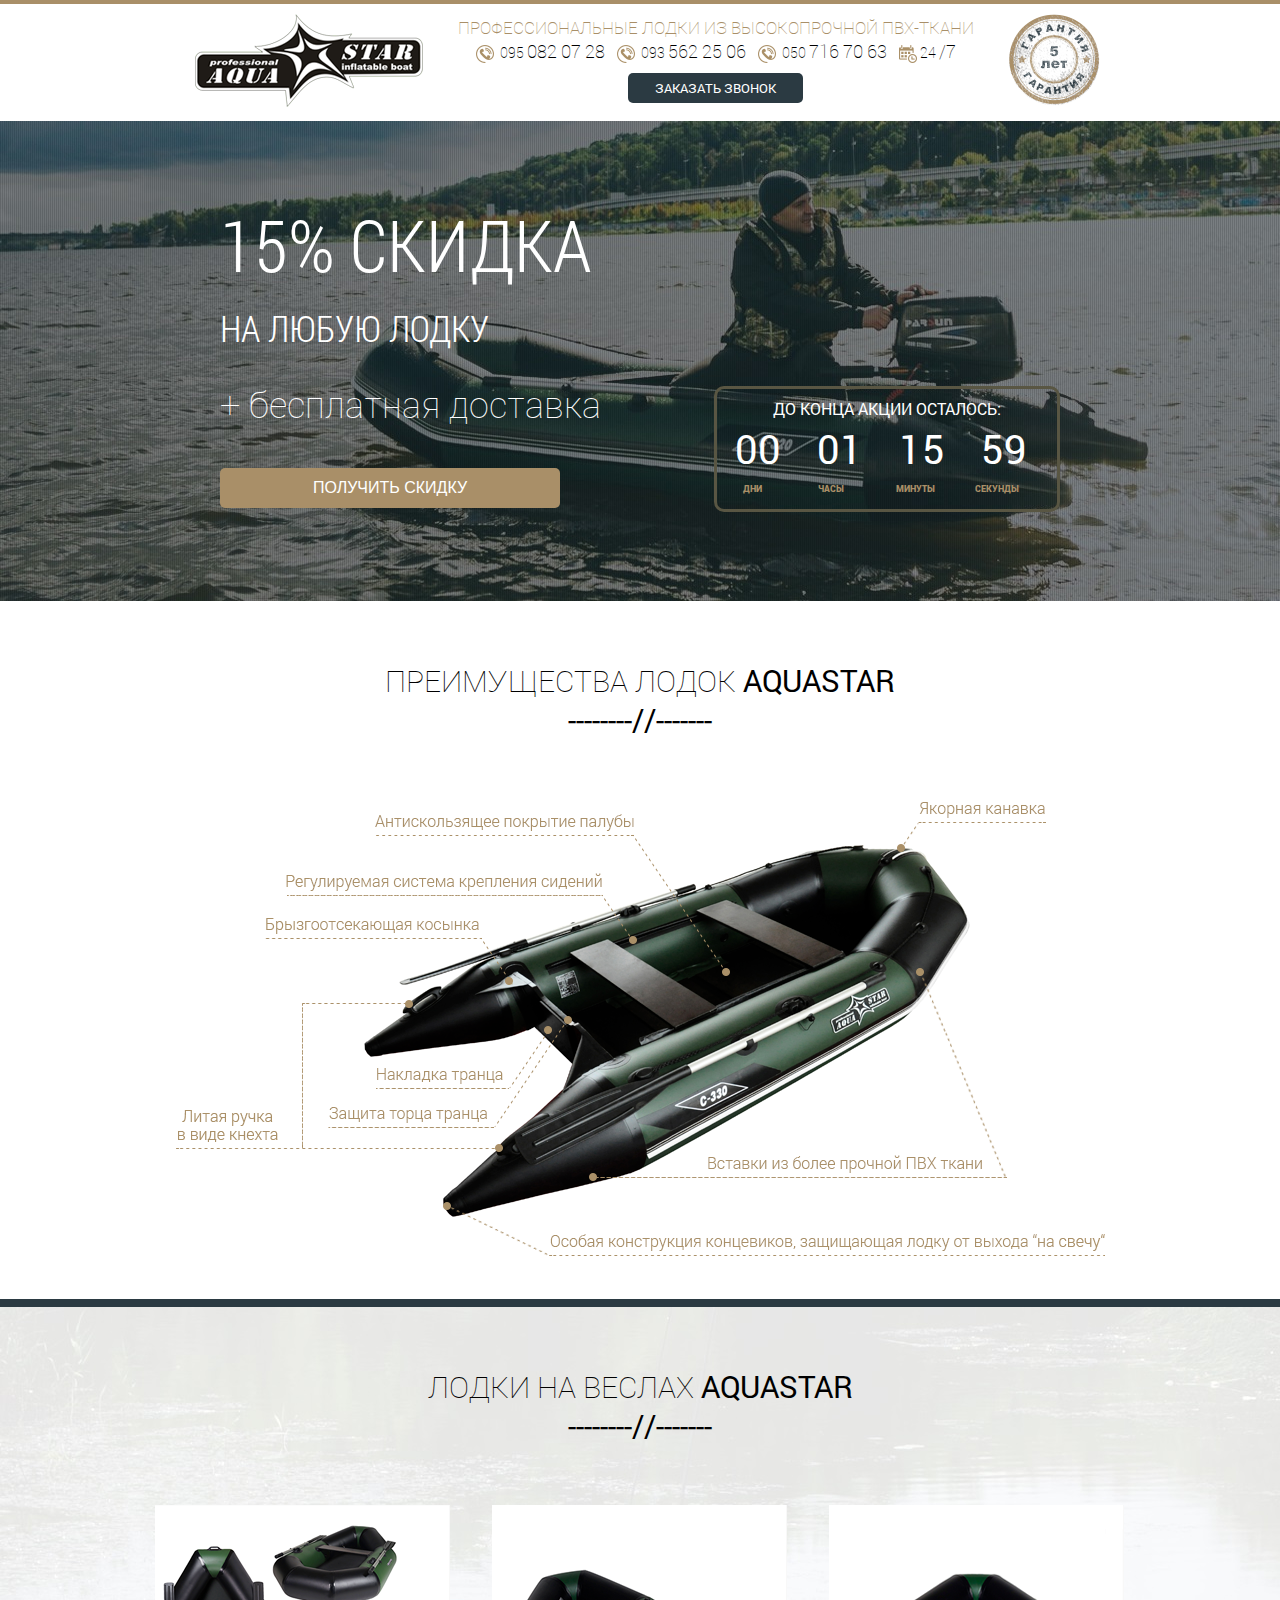
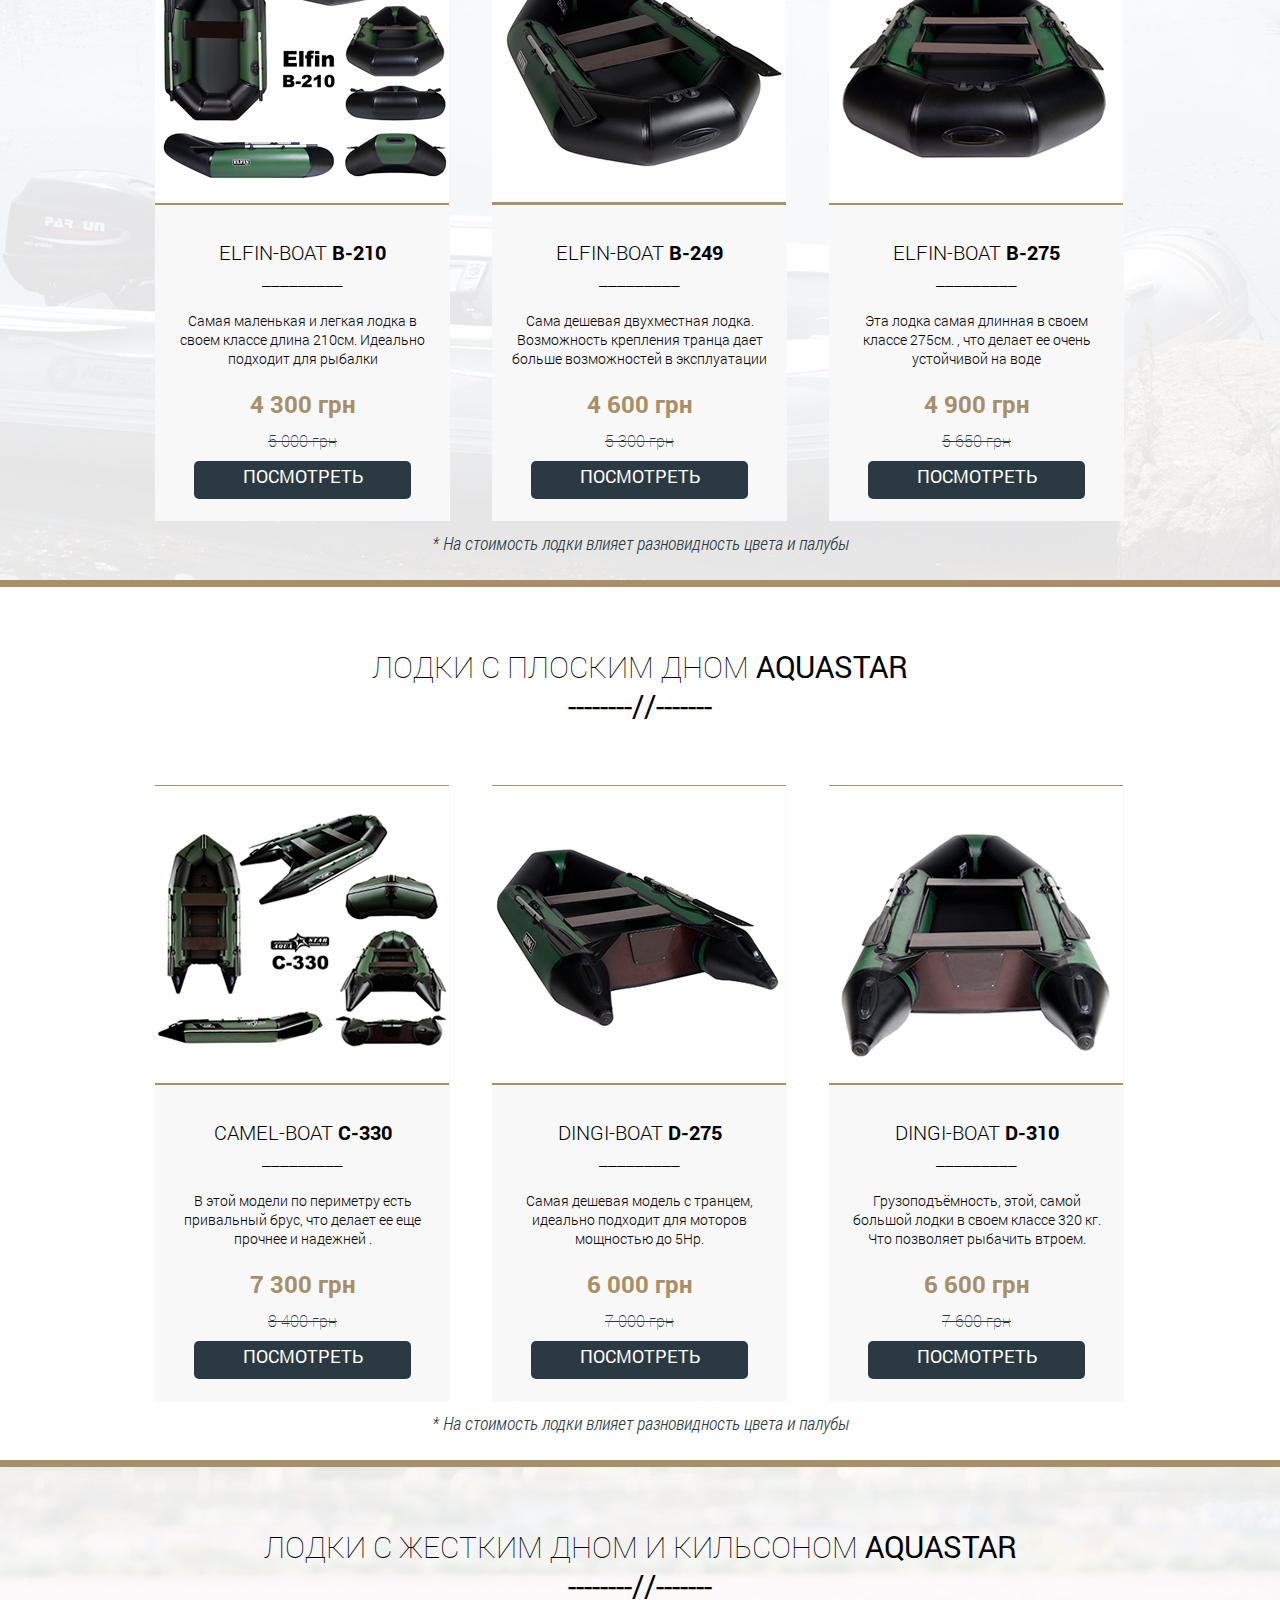
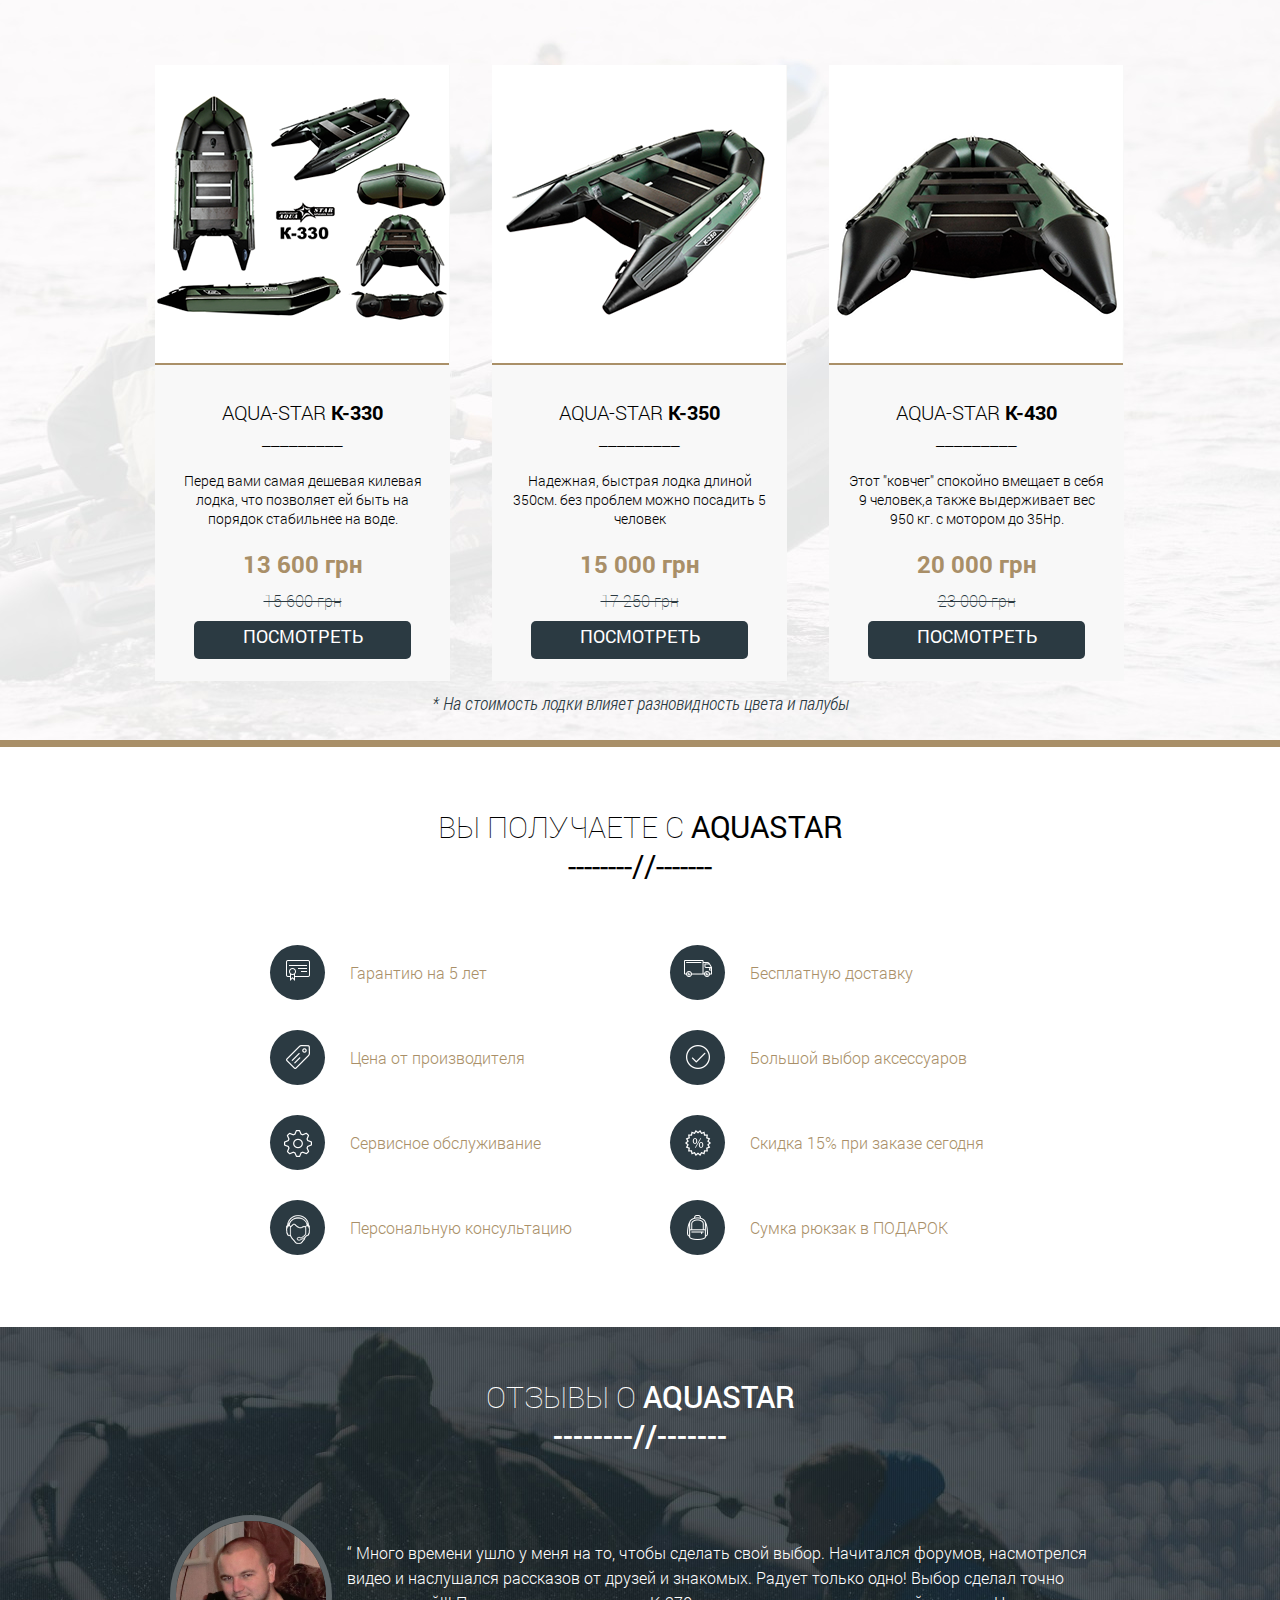
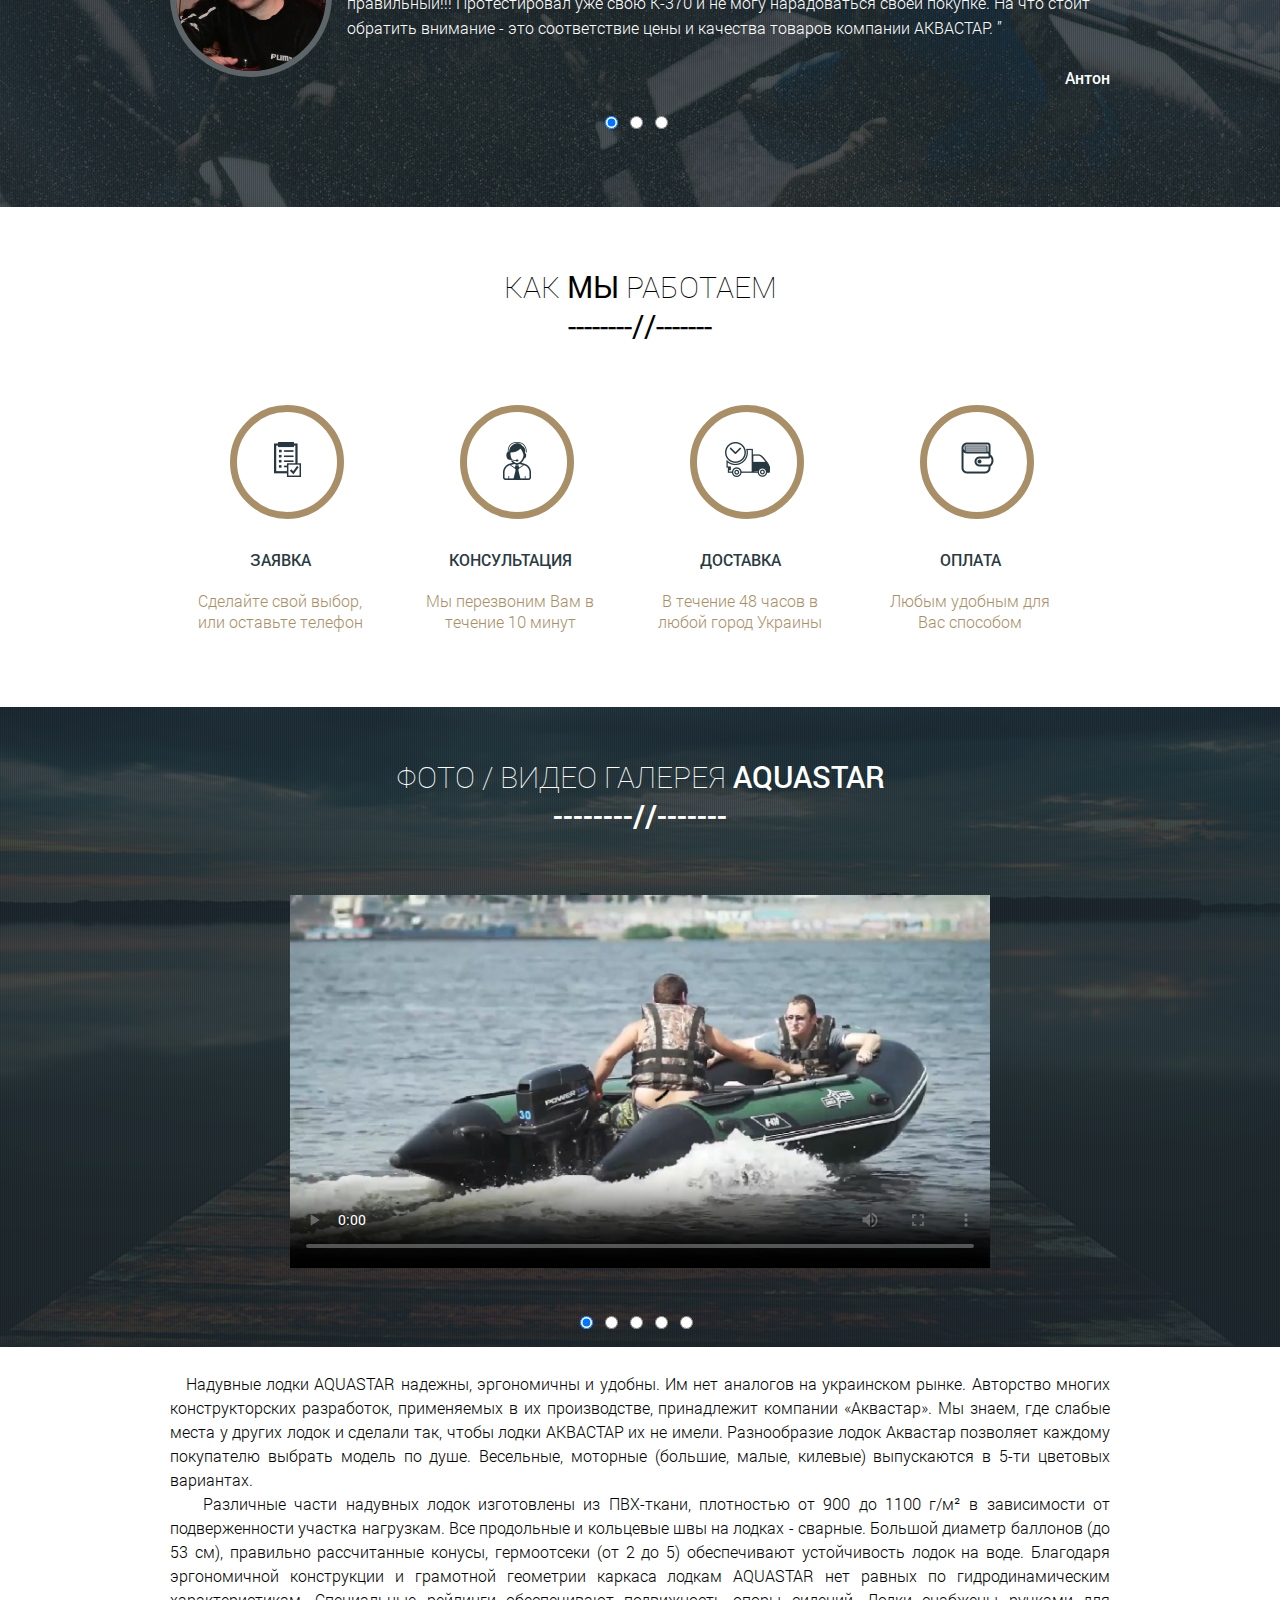
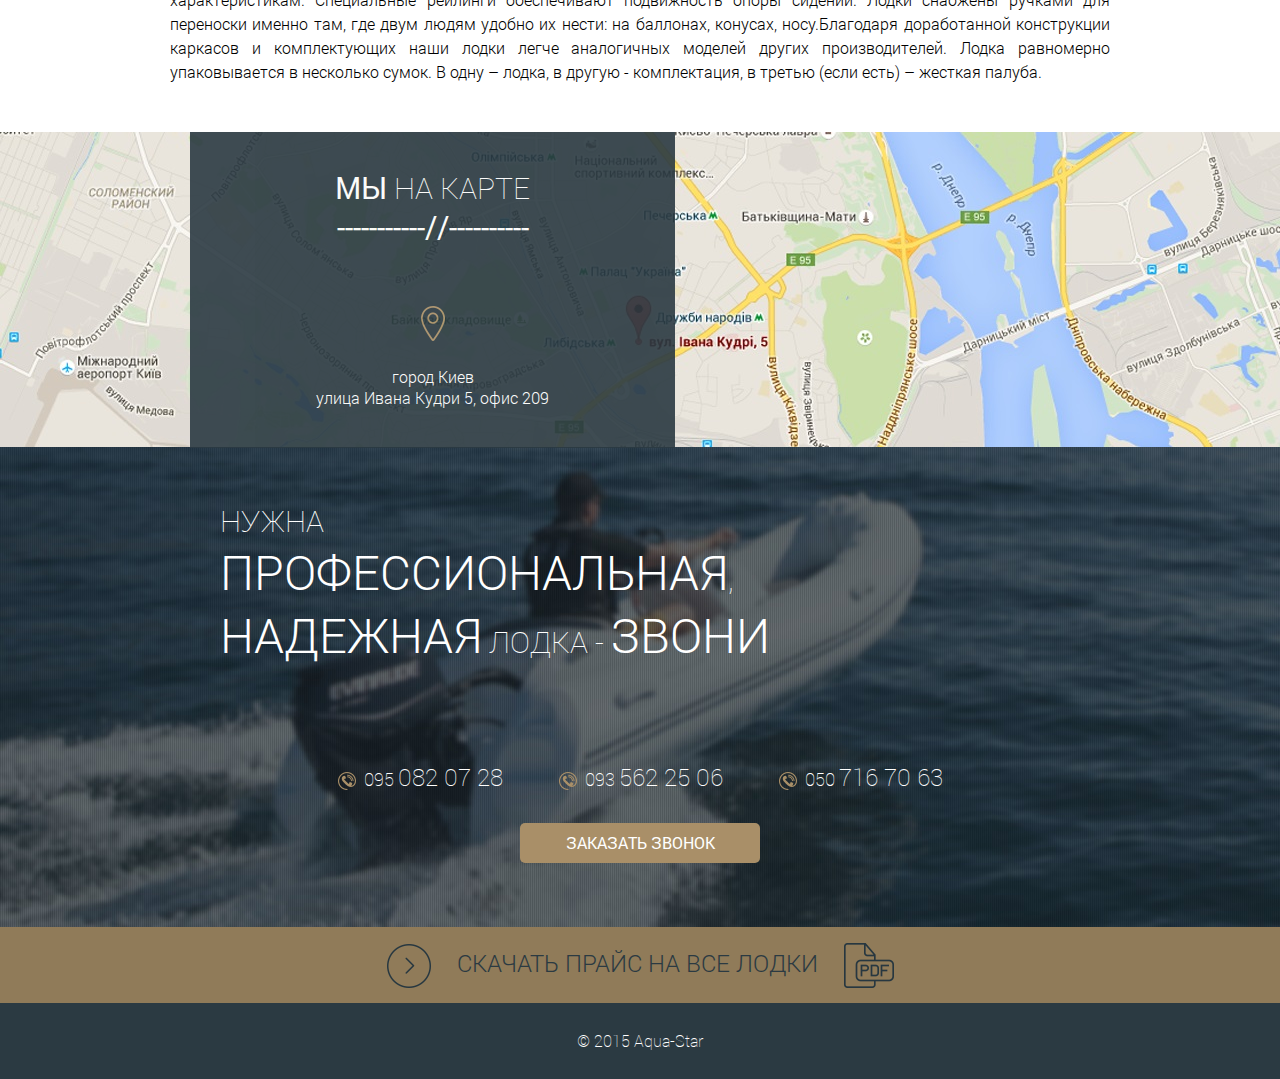
==== commit c6a45efa: "53 метатеги" ====
--- a/index.html
+++ b/index.html
@@ -5,7 +5,15 @@
     <meta charset="utf-8">
     <meta http-equiv="X-UA-Compatible" content="IE=edge">
  
-    <title> Лодки ПВХ </title>
+    <meta name="identifier-url" content="http://shopers.com.ua/" />
+    <meta name="title" content="Купить лодку ПВХ" />
+    <meta name="description" content="Купить качественную, надежную лодку от Aqua-Star  " />
+    <meta name="abstract" content="Купить качественную, надежную лодку от Aqua-Star  " />
+    <meta name="keywords" content="лодки, пвх, Aqua-Star , резиновые лодки, качественные лодки" />
+    <meta name="author" content="Aqua-Star" /> 
+    <meta name="language" content="RU" />
+    <meta name="copyright" content=" © 2015 Aqua-Star " />     
+
     <link rel="stylesheet" href="style/style.css"> 
 
     <script src="js/js.js"></script>
@@ -204,7 +212,7 @@
                 </div>
                 <div class="otstup"></div>
                 <div class="card">
-                    <img src="img/t9.png" alt="">
+                      <img src="img/t9.png" alt="">
                     <div class="model">AQUA-STAR <span>K-430</span>
                         <br>_________</div>
                     <div class="opis">Этот "ковчег" спокойно вмещает в себя 9 человек,а также выдерживает вес 950 кг. с мотором до 35Hp. </div>
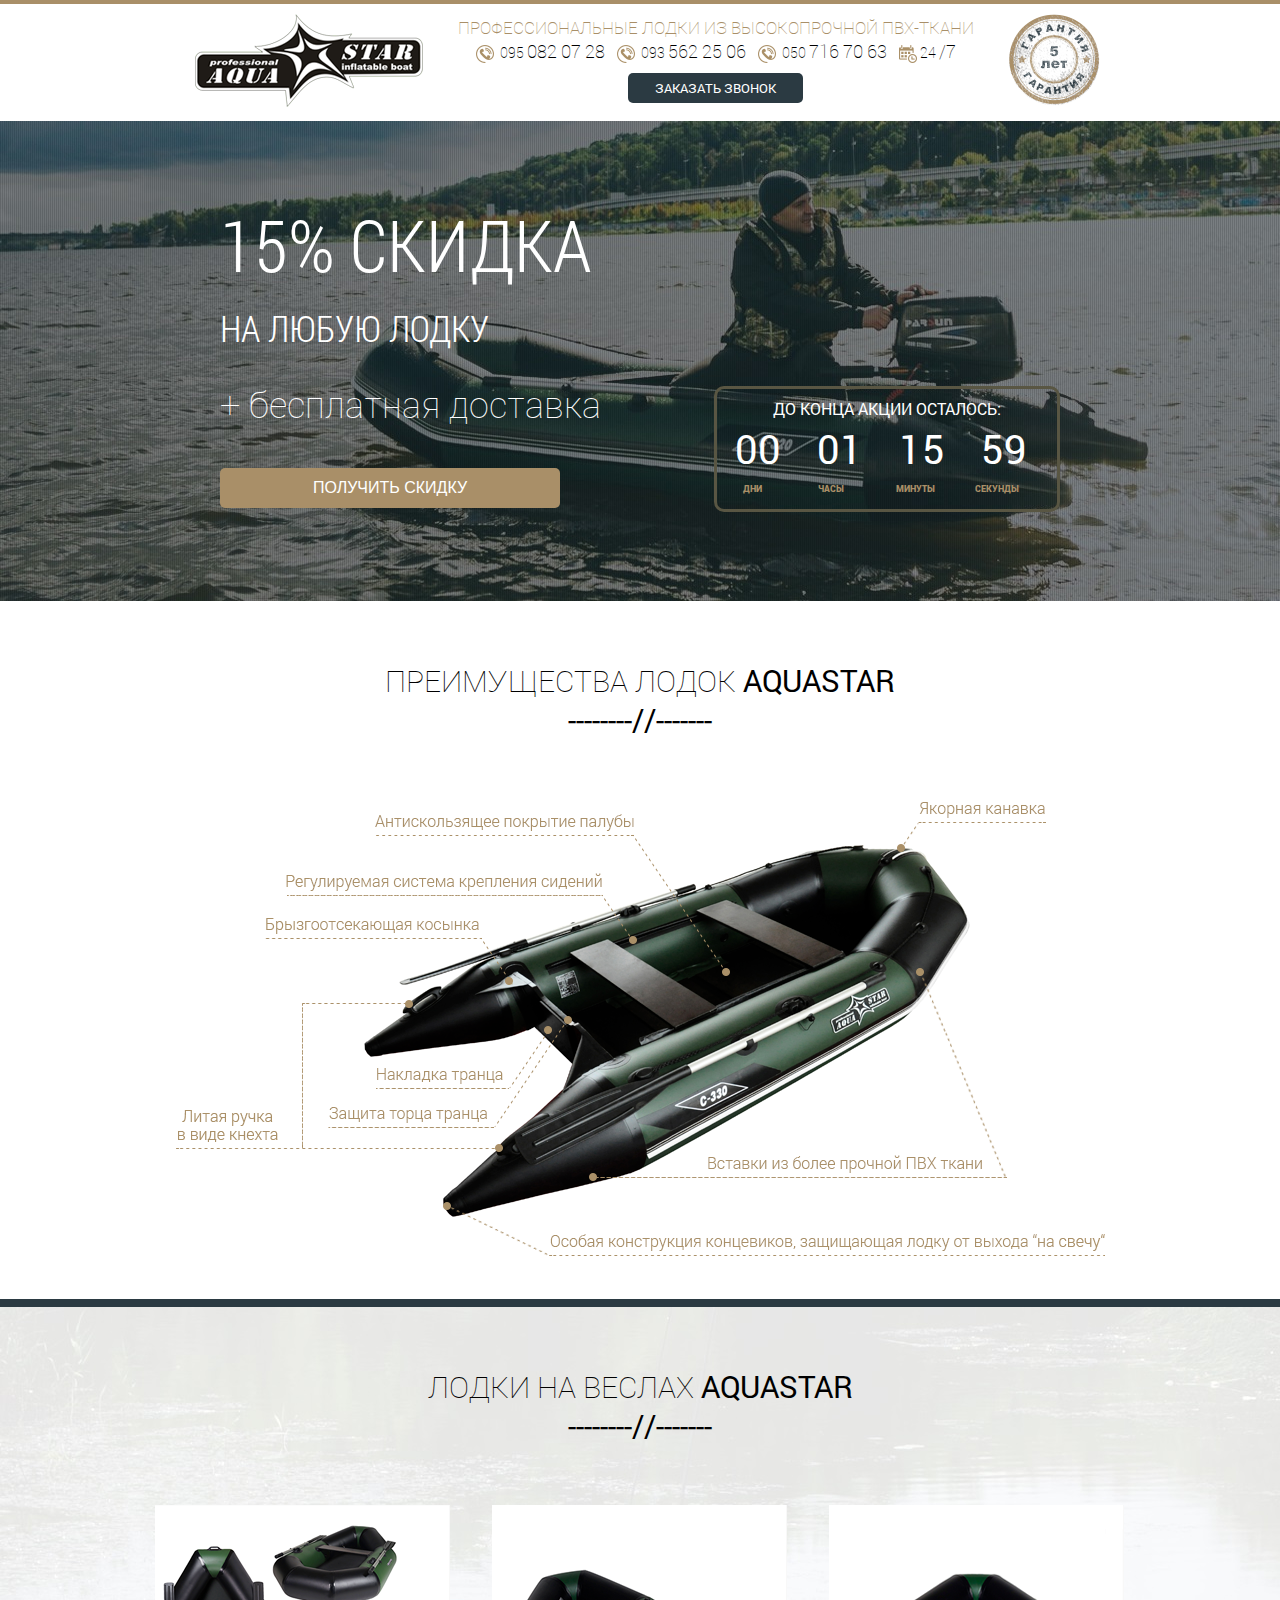
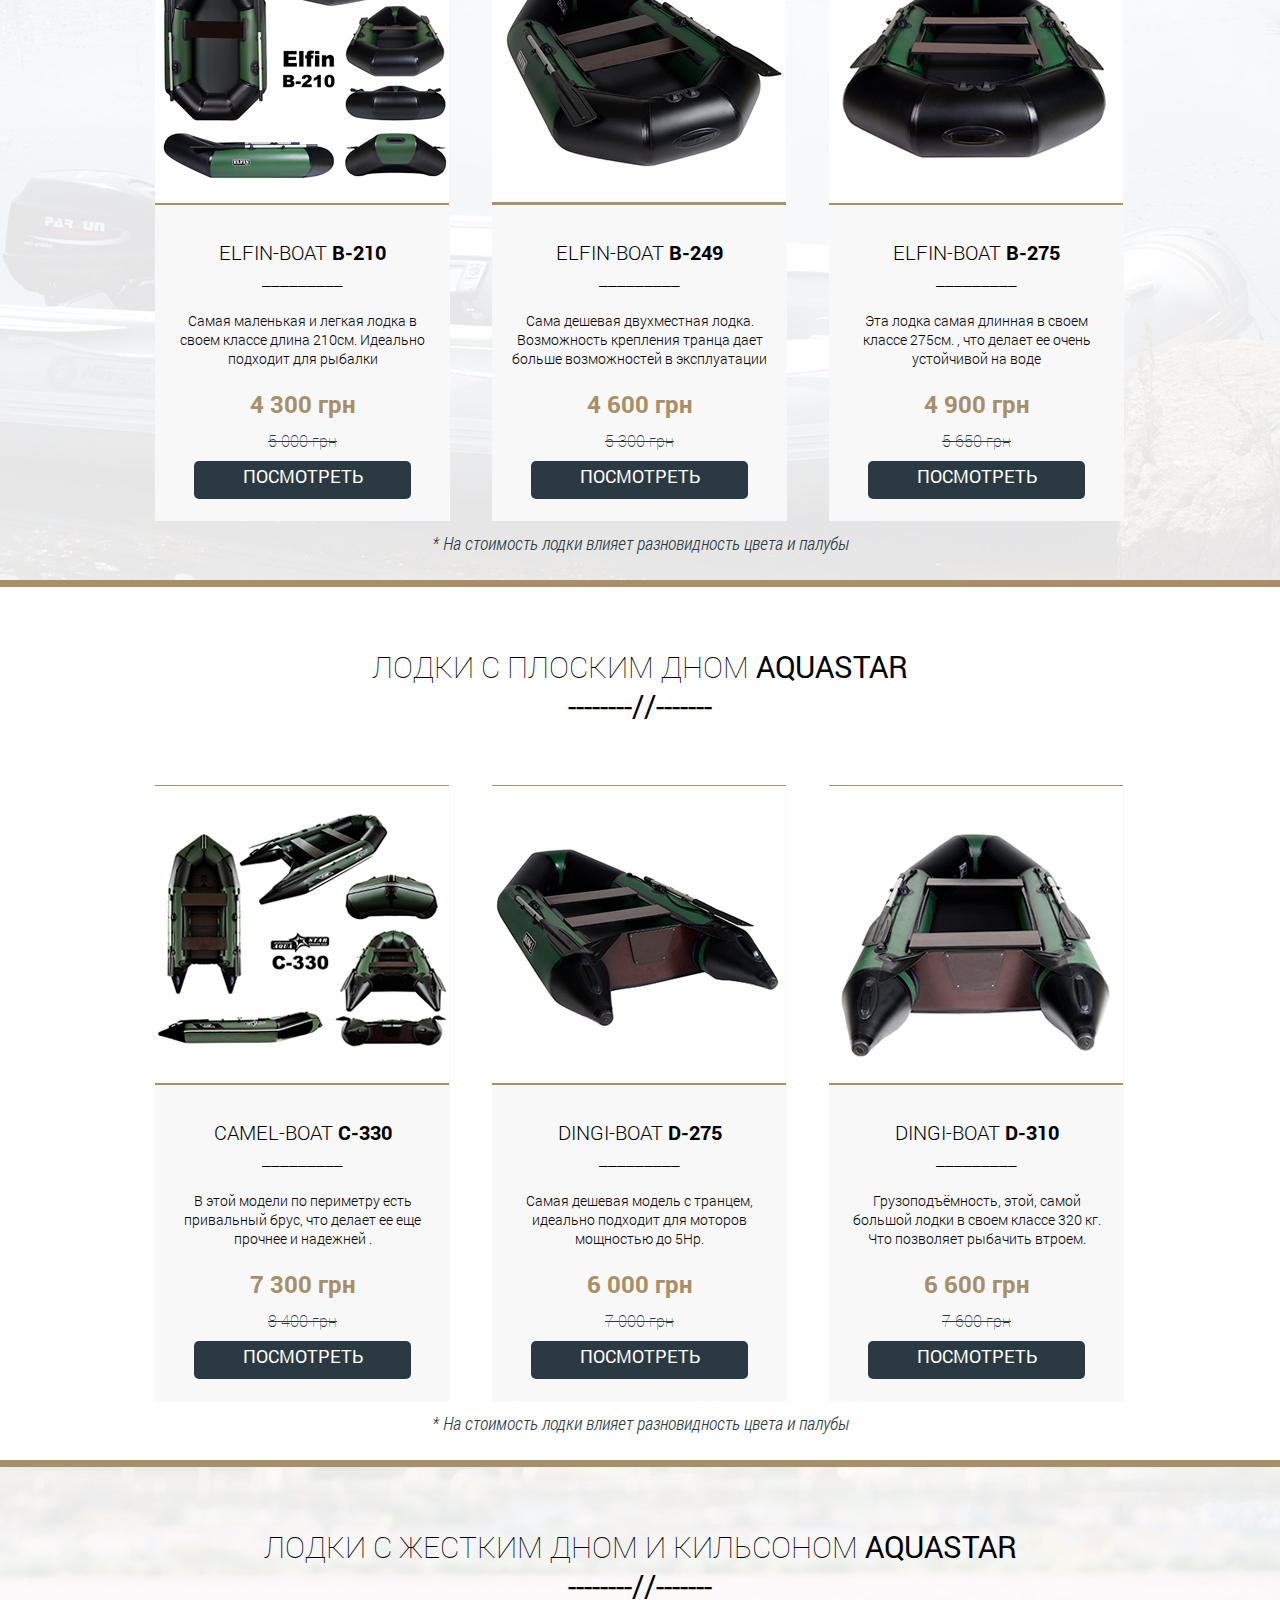
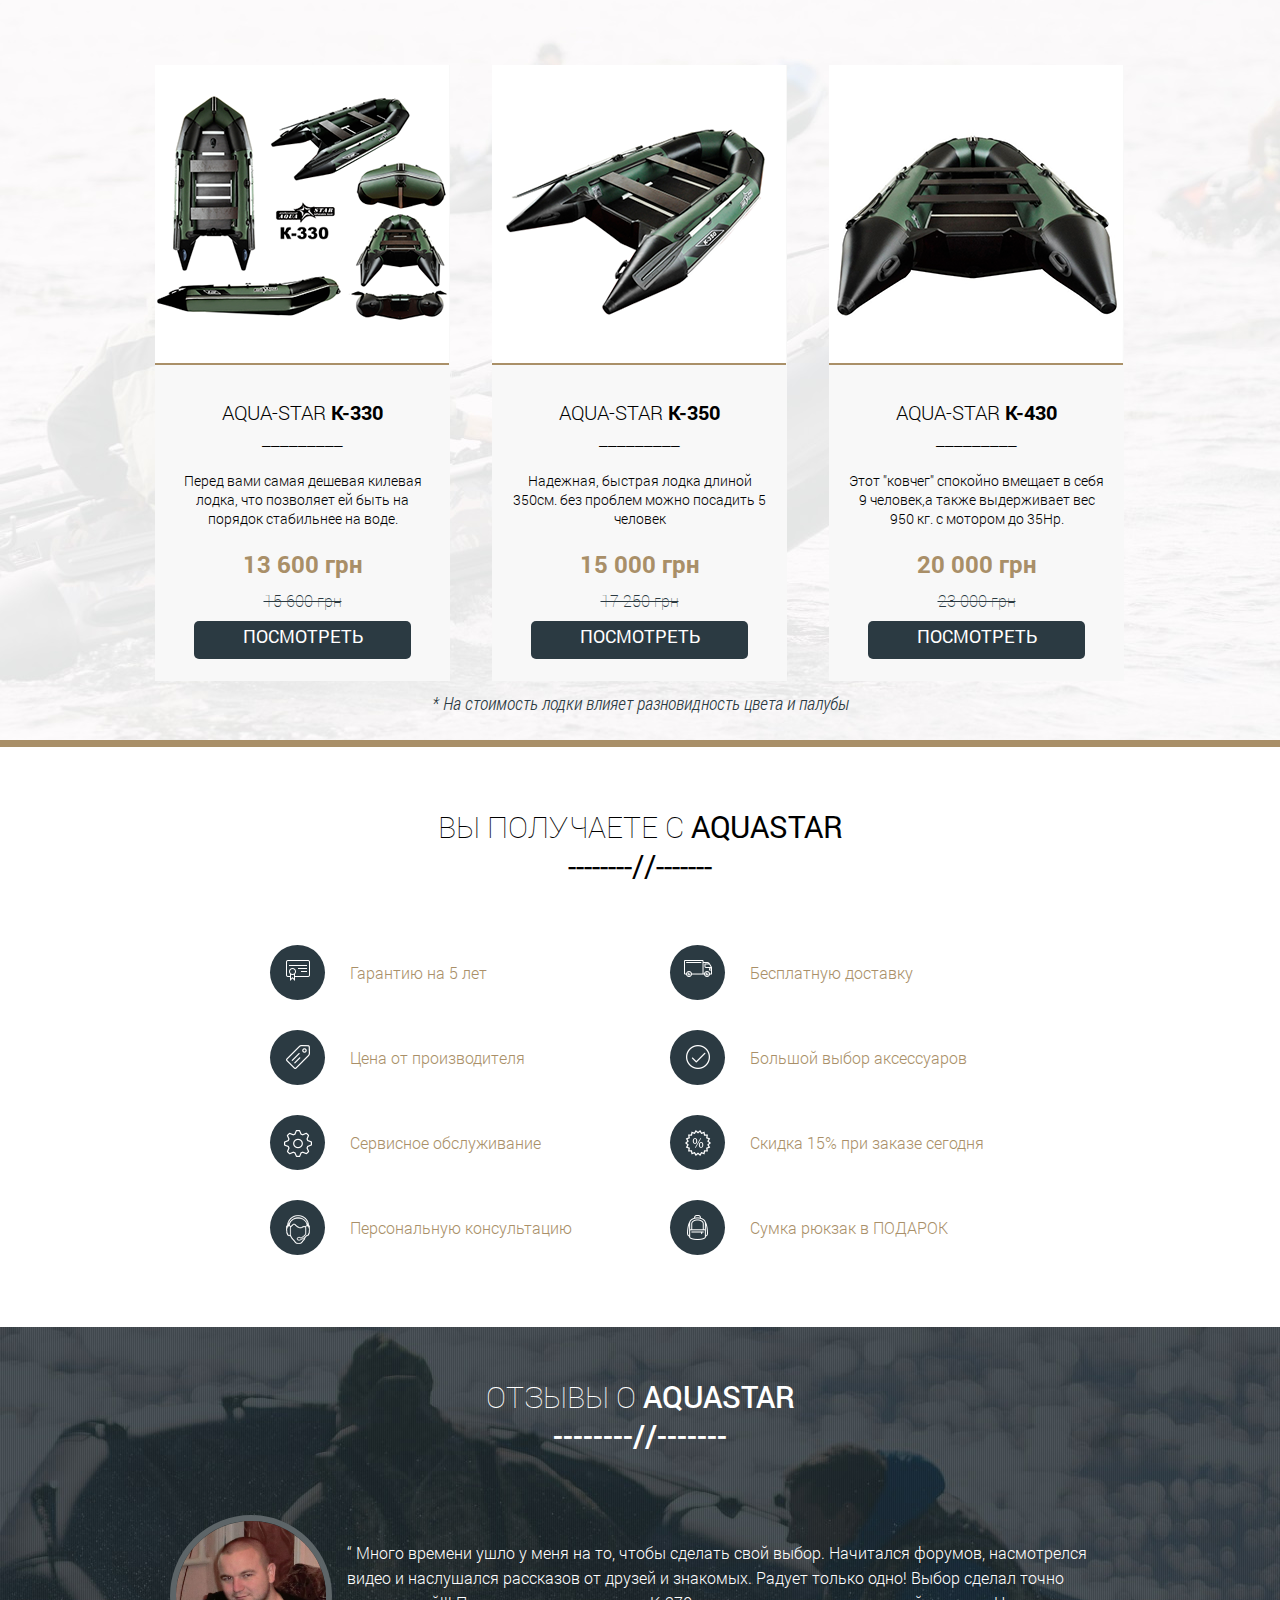
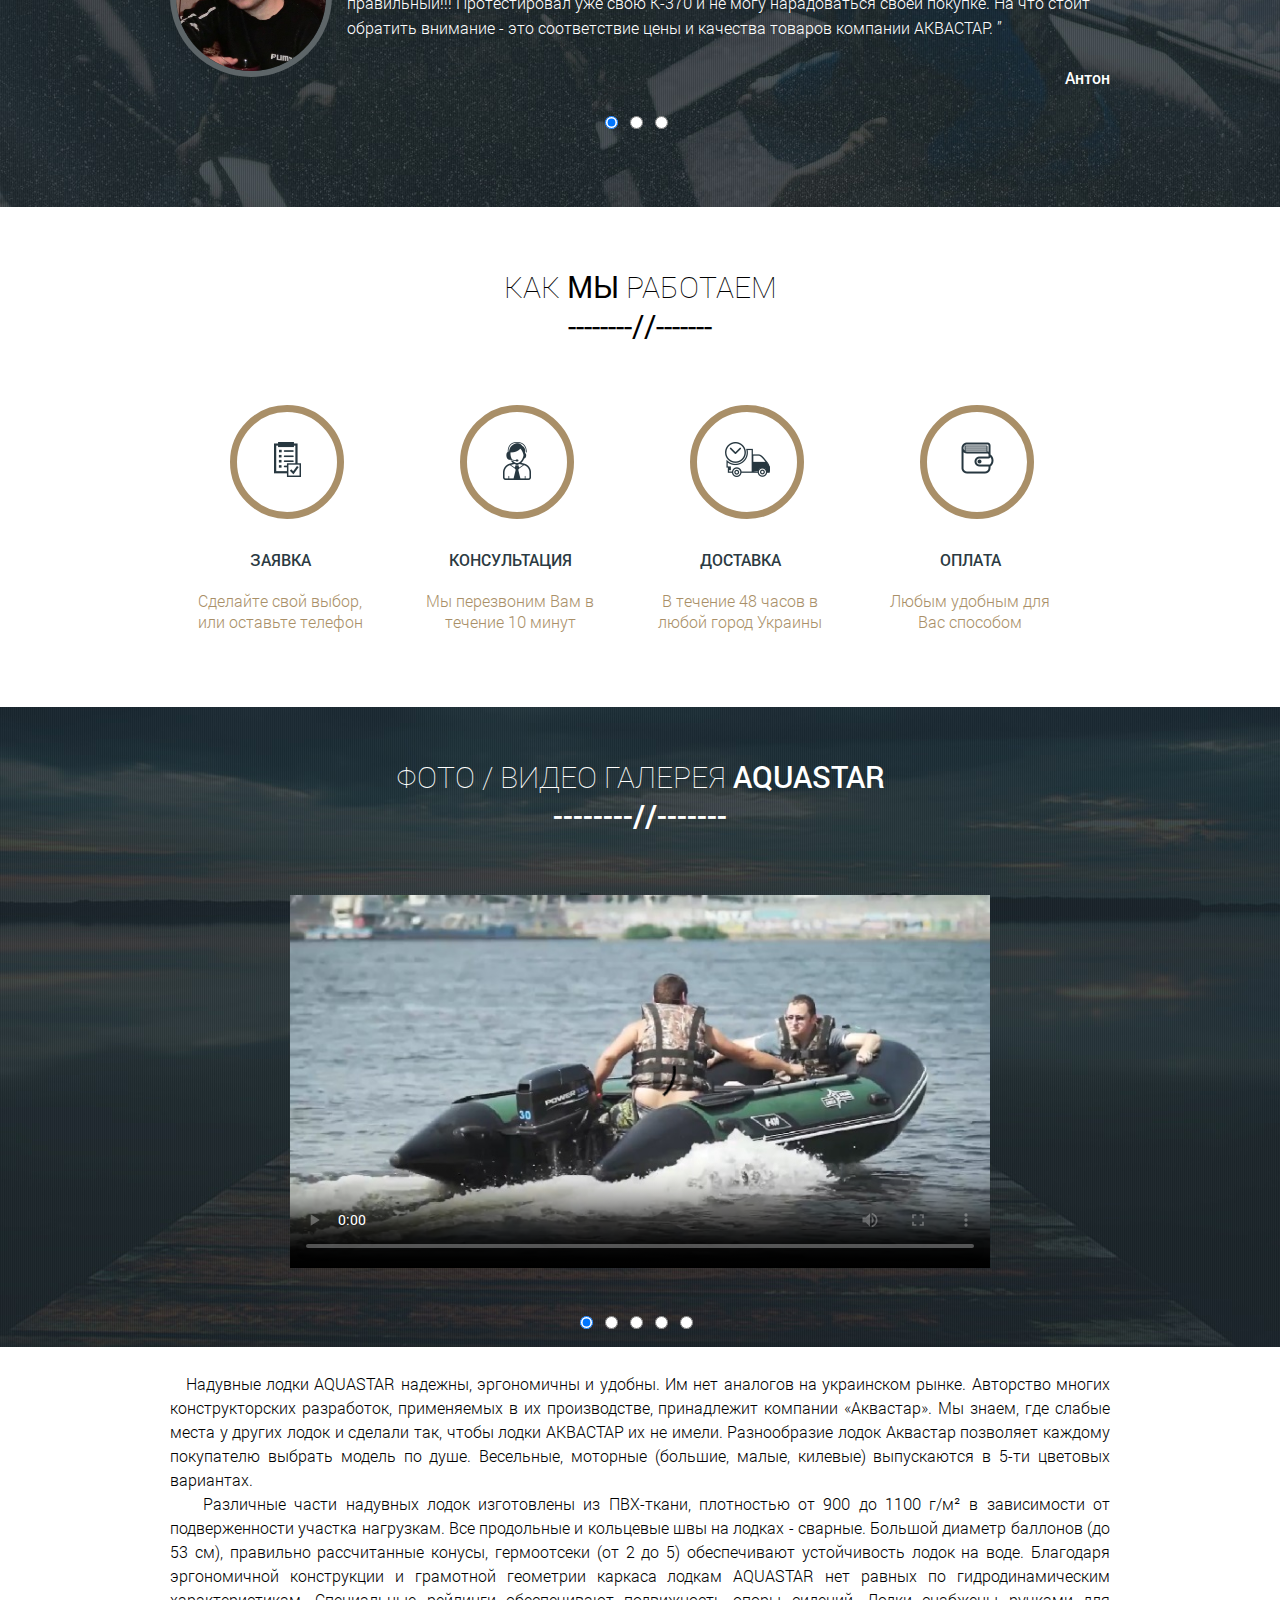
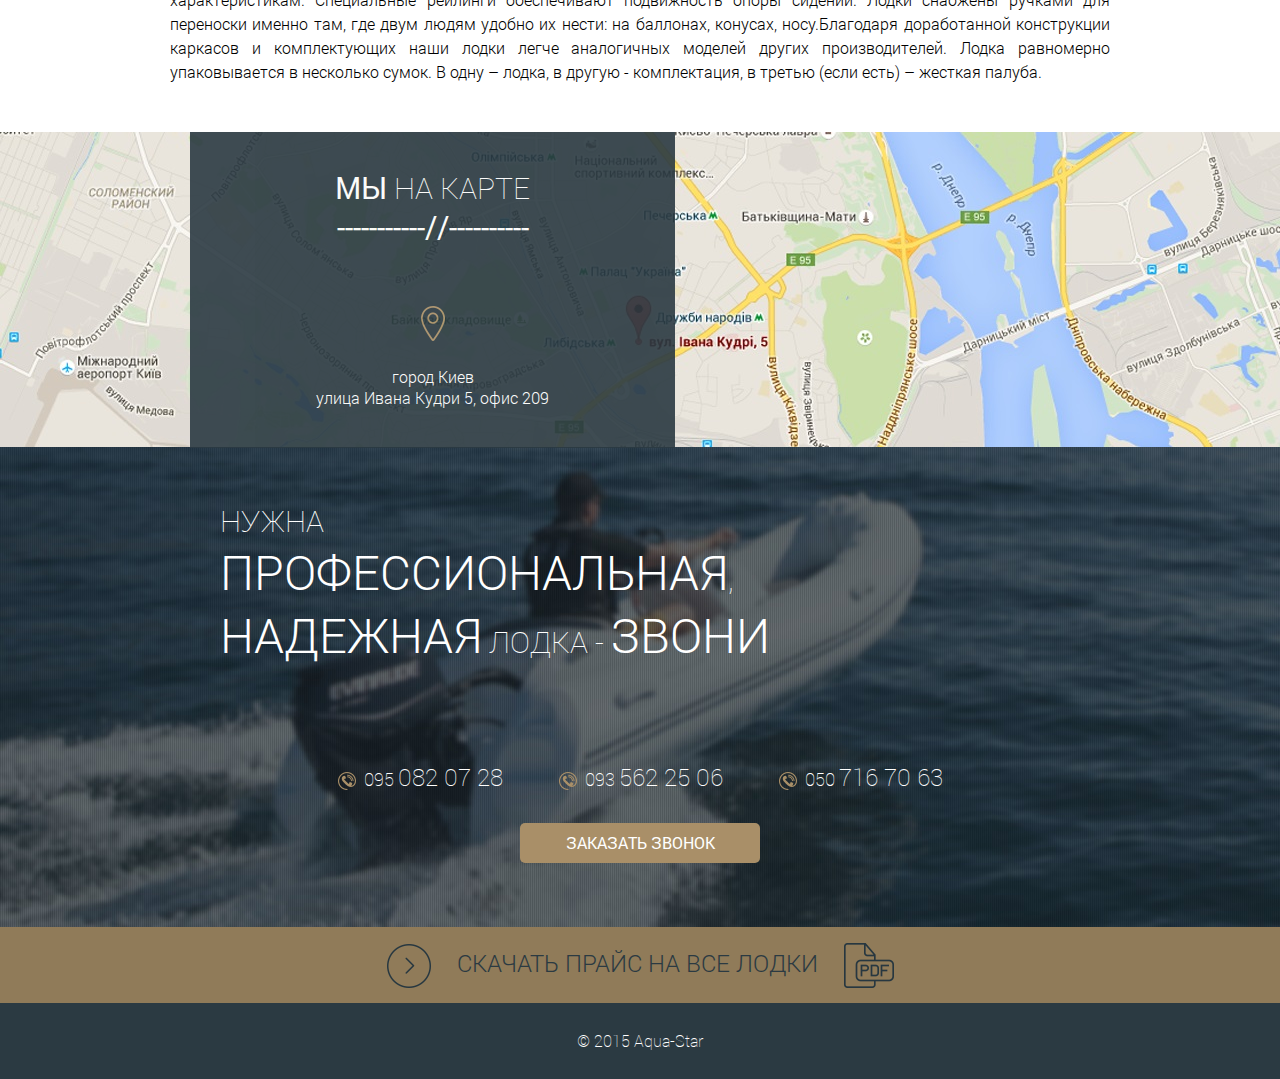
==== commit d3653cb9: "54" ====
--- a/index.html
+++ b/index.html
@@ -4,6 +4,7 @@
 <head>
     <meta charset="utf-8">
     <meta http-equiv="X-UA-Compatible" content="IE=edge">
+    <meta http-equiv="Content-Type" content="text/html; charset=utf-8"> 
  
     <meta name="identifier-url" content="http://shopers.com.ua/" />
     <meta name="title" content="Купить лодку ПВХ" />
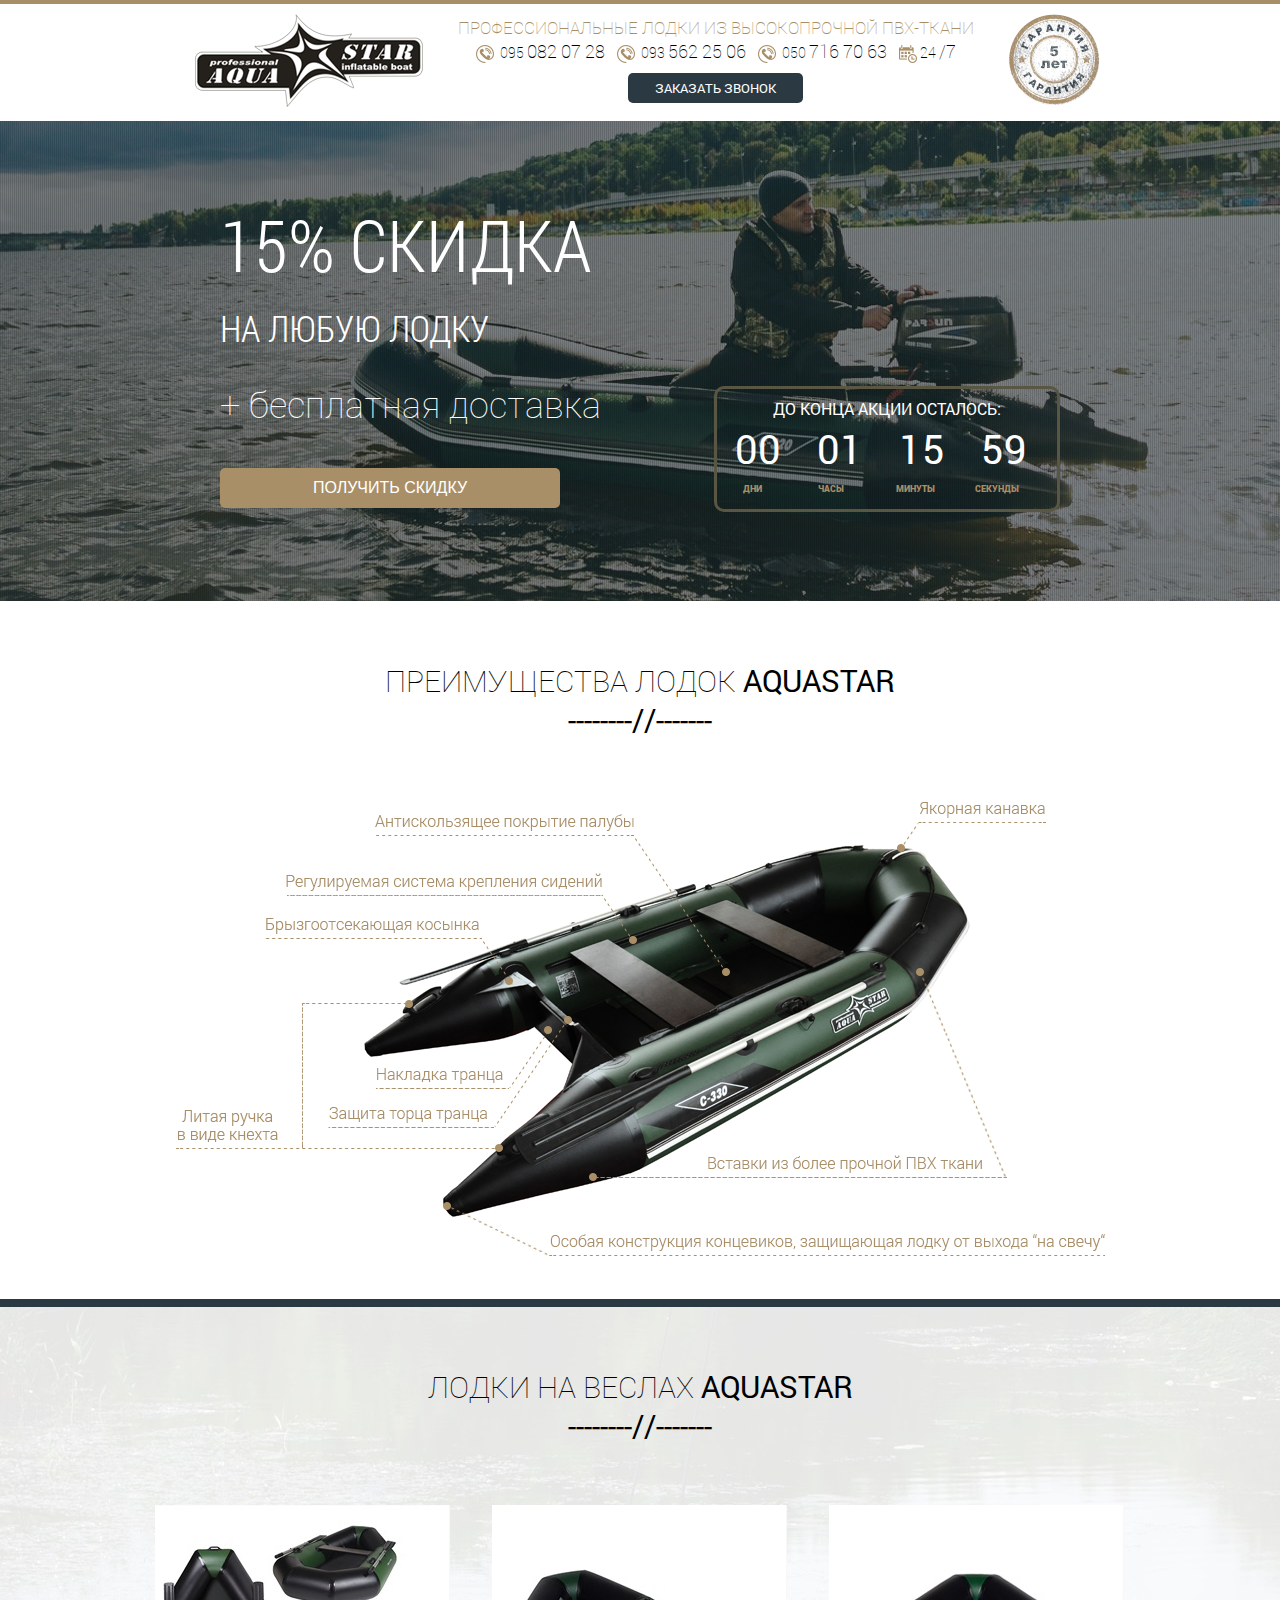
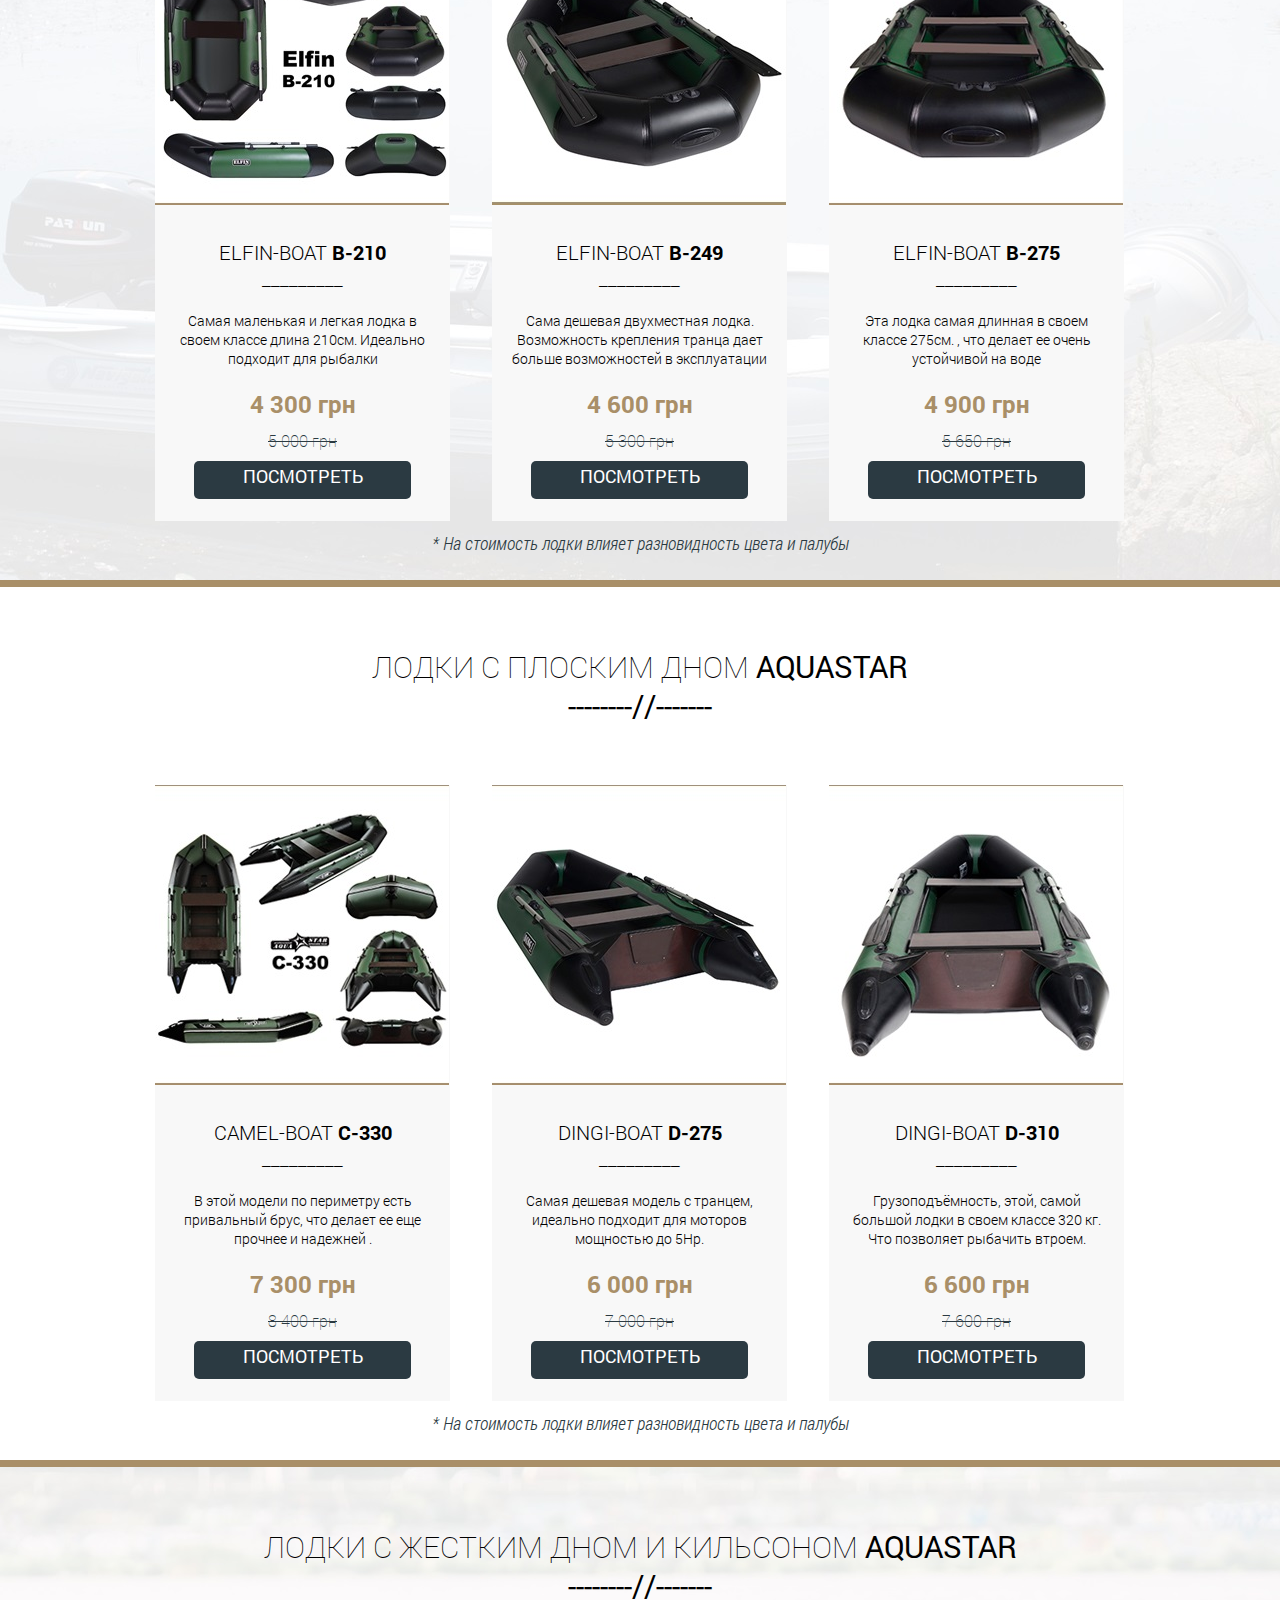
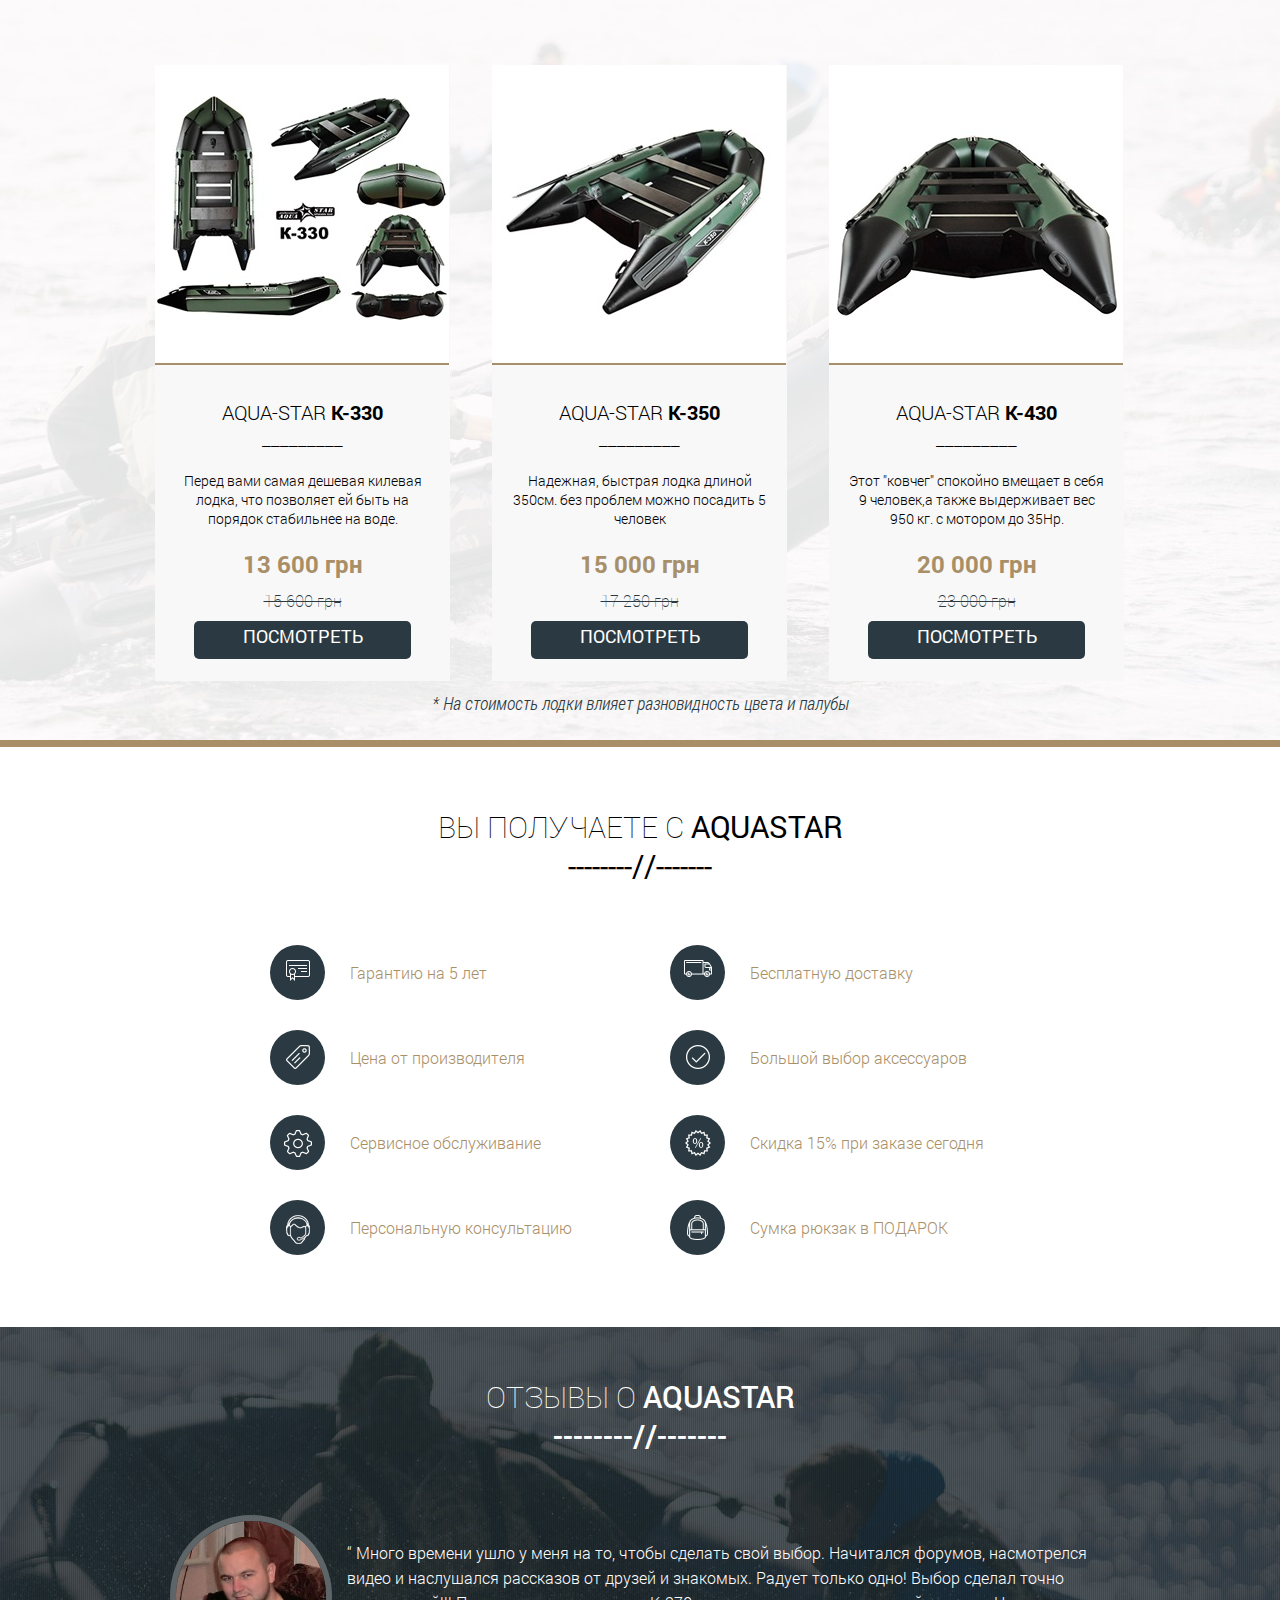
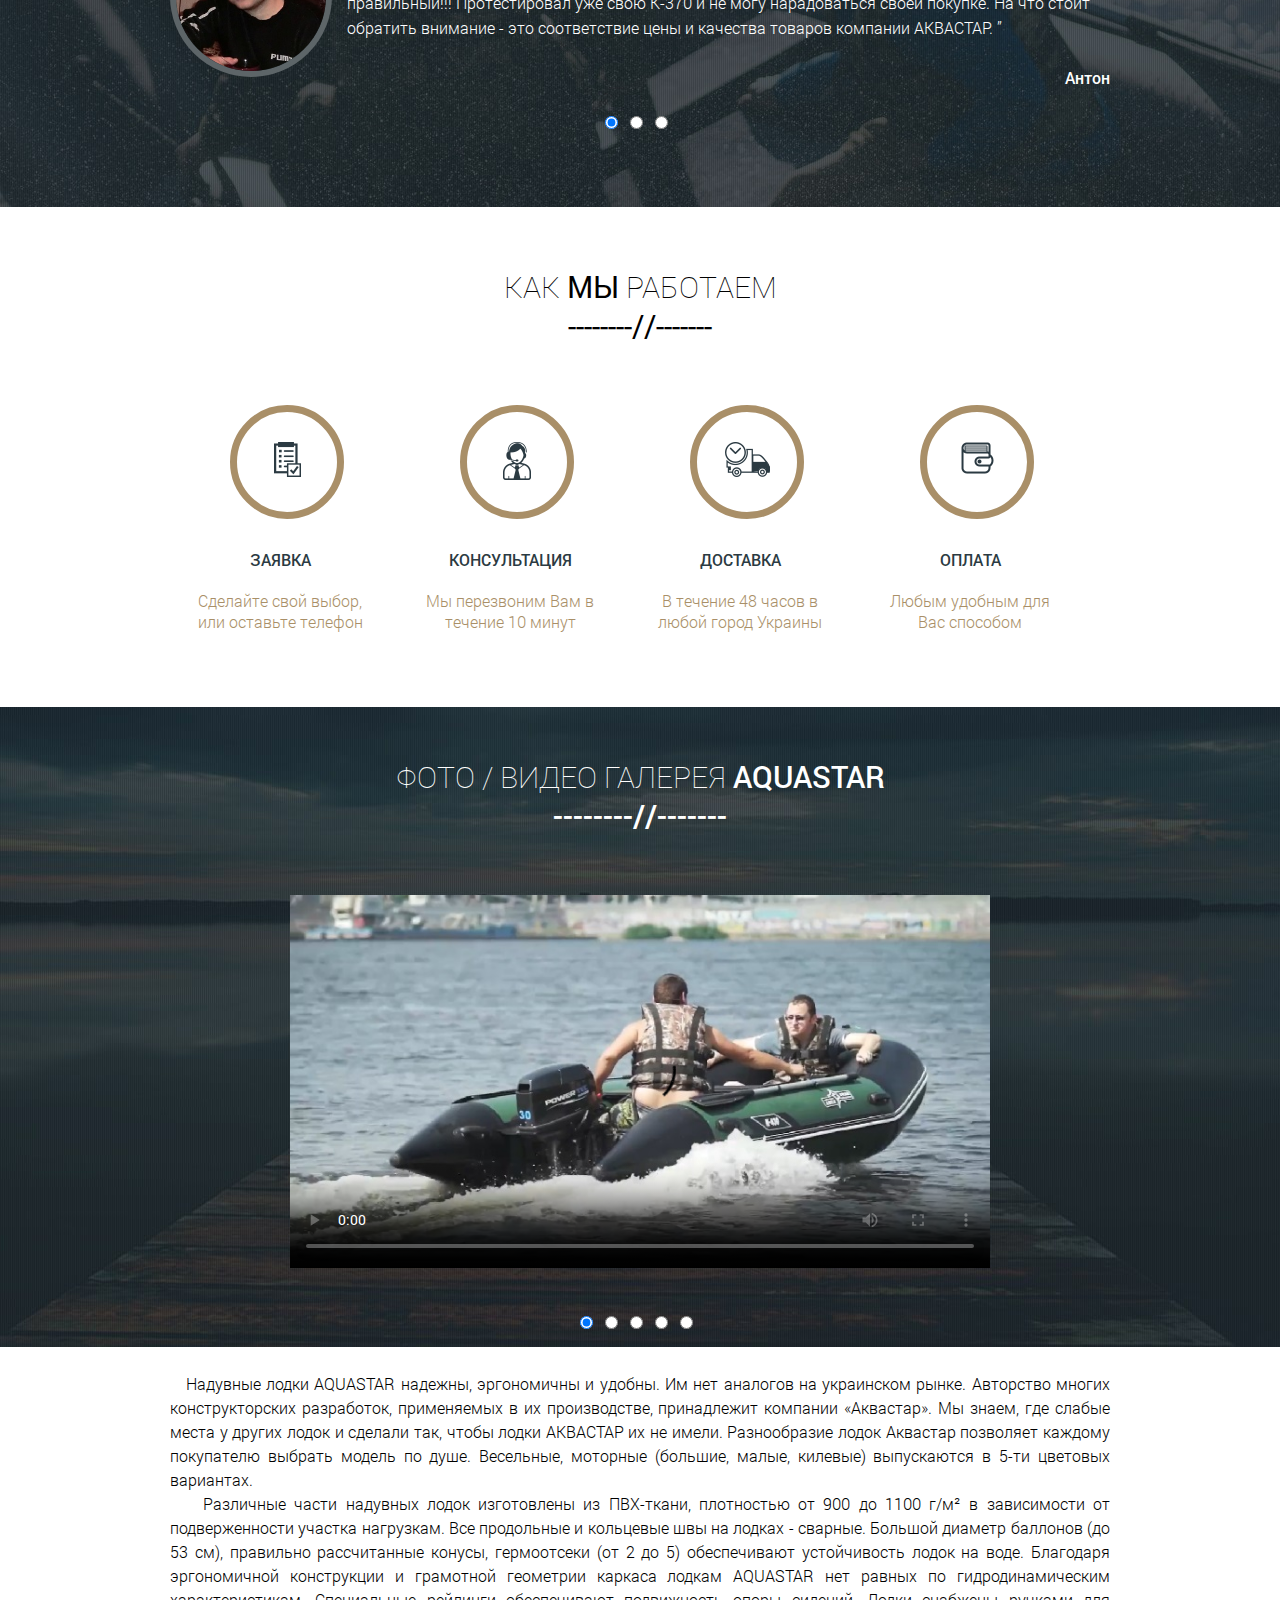
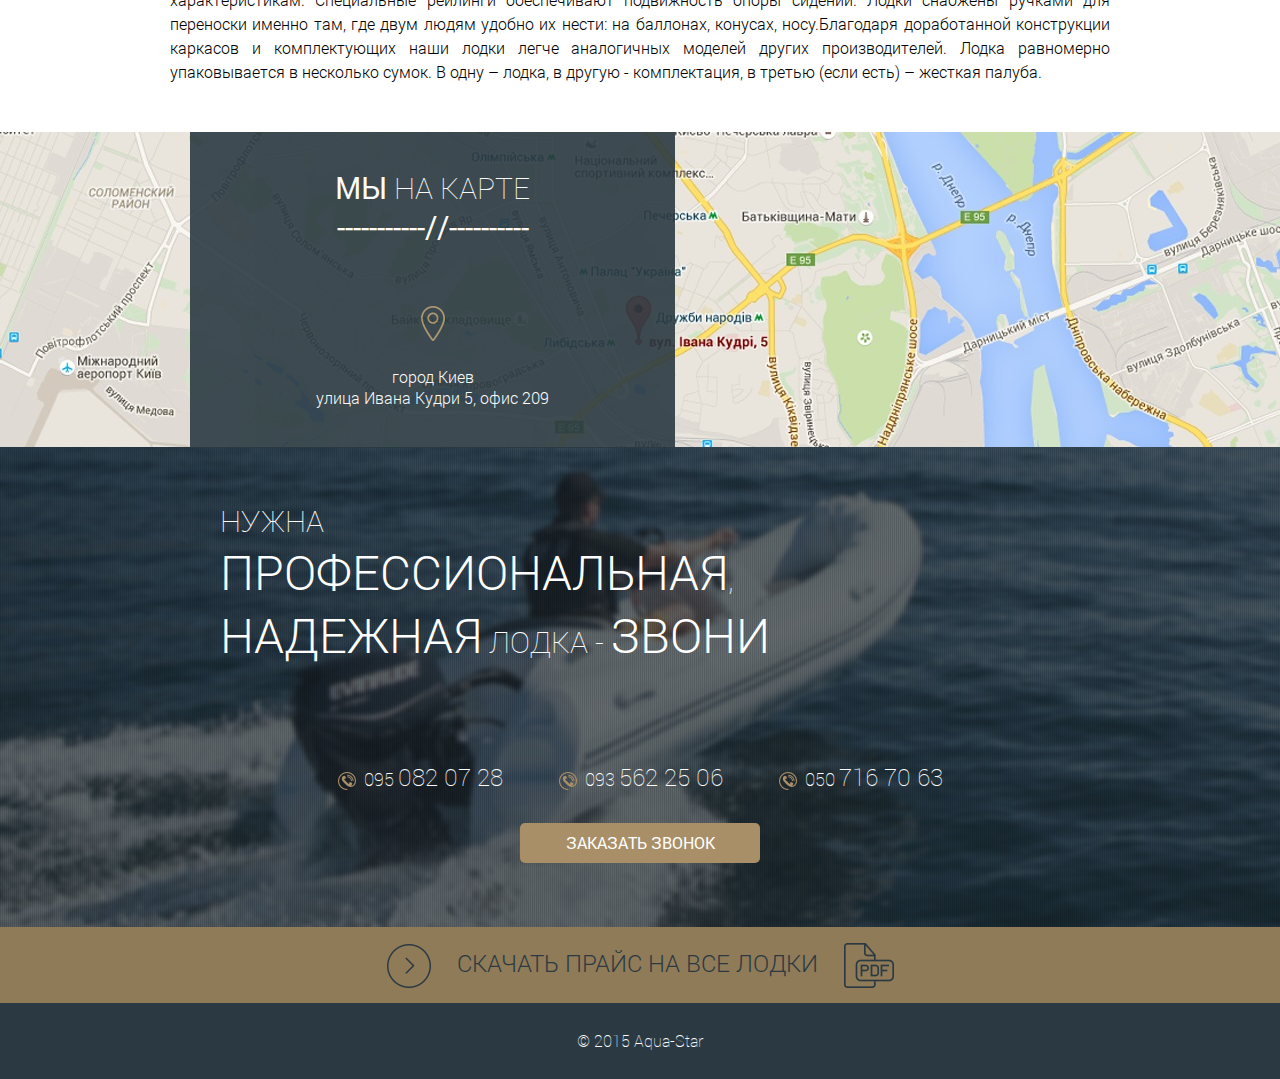
==== commit 2d441b7e: "55" ====
--- a/index.html
+++ b/index.html
@@ -93,7 +93,7 @@
             </div>
             <div class="cards">
                 <div class="card">
-                    <img src="img/t1.png" alt="">
+                    <img src="img/t1.jpg" alt="">
                     <div class="model">ELFIN-BOAT <span>В-210</span>
                         <br>_________</div>
                     <div class="opis"> Самая маленькая и легкая лодка в своем классе длина 210см. Идеально подходит для рыбалки </div>
@@ -106,7 +106,7 @@
                 </div>
                 <div class="otstup"></div>
                 <div class="card">
-                    <img src="img/t2.png" alt="">
+                    <img src="img/t2.jpg" alt="">
                     <div class="model">ELFIN-BOAT <span>В-249</span>
                         <br>_________</div>
                     <div class="opis">Сама дешевая двухместная лодка. Возможность крепления транца дает больше возможностей в эксплуатации </div>
@@ -118,7 +118,7 @@
                 </div>
                 <div class="otstup"></div>
                 <div class="card">
-                    <img src="img/t3.png" alt="">
+                    <img src="img/t3.jpg" alt="">
                     <div class="model">ELFIN-BOAT <span>В-275</span>
                         <br>_________</div>
                     <div class="opis">Эта лодка самая длинная в своем классе 275см. , что делает ее очень устойчивой на воде  </div>
@@ -141,7 +141,7 @@
             </div>
             <div class="cards">
                 <div class="card">
-                    <img src="img/t4.png" alt="">
+                    <img src="img/t4.jpg" alt="">
                     <div class="model">CAMEL-BOAT <span>C-330</span>
                         <br>_________</div>
                     <div class="opis">В этой модели по периметру есть привальный брус, что делает ее еще прочнее и надежней . </div>
@@ -153,7 +153,7 @@
                 </div>
                 <div class="otstup"></div>
                 <div class="card">
-                    <img src="img/t5.png" alt="">
+                    <img src="img/t5.jpg" alt="">
                     <div class="model">DINGI-BOAT <span>D-275</span>
                         <br>_________</div>
                     <div class="opis">Самая дешевая модель с   транцем, идеально подходит для моторов мощностью до 5Hp.  </div>
@@ -165,7 +165,7 @@
                 </div>
                 <div class="otstup"></div>
                 <div class="card">
-                    <img src="img/t6.png" alt="">
+                    <img src="img/t6.jpg" alt="">
                     <div class="model">DINGI-BOAT <span>D-310</span>
                         <br>_________</div>
                     <div class="opis">Грузоподъёмность, этой, самой большой лодки в своем классе 320 кг. Что позволяет рыбачить втроем.
@@ -189,7 +189,7 @@
             </div>
             <div class="cards">
                 <div class="card">
-                    <img src="img/t7.png" alt="">
+                    <img src="img/t7.jpg" alt="">
                     <div class="model">AQUA-STAR <span>K-330</span>
                         <br>_________</div>
                     <div class="opis">Перед вами самая дешевая килевая лодка, что позволяет ей быть на порядок стабильнее на воде. </div>
@@ -201,7 +201,7 @@
                 </div>
                 <div class="otstup"></div>
                 <div class="card">
-                    <img src="img/t8.png" alt="">
+                    <img src="img/t8.jpg" alt="">
                     <div class="model">AQUA-STAR <span>K-350</span>
                         <br>_________</div>
                     <div class="opis">Надежная, быстрая лодка длиной 350см. без проблем можно посадить 5 человек </div>
@@ -213,7 +213,7 @@
                 </div>
                 <div class="otstup"></div>
                 <div class="card">
-                      <img src="img/t9.png" alt="">
+                      <img src="img/t9.jpg" alt="">
                     <div class="model">AQUA-STAR <span>K-430</span>
                         <br>_________</div>
                     <div class="opis">Этот "ковчег" спокойно вмещает в себя 9 человек,а также выдерживает вес 950 кг. с мотором до 35Hp. </div>
@@ -388,16 +388,16 @@
 
             </div>
             <div class="galereja_photo" id="gal_one_img2">
-                <img src="img/im4.png" alt="" height="400" width="700">
+                <img src="img/im4.jpg" alt="" height="400" width="700">
             </div>
             <div class="galereja_photo" id="gal_one_img3">
-                <img src="img/im1.png" alt="" height="400" width="700">
+                <img src="img/im1.jpg" alt="" height="400" width="700">
             </div>
             <div class="galereja_photo" id="gal_one_img4">
-                <img src="img/im2.png" alt="" height="400" width="700">
+                <img src="img/im2.jpg" alt="" height="400" width="700">
             </div>
             <div class="galereja_photo" id="gal_one_img5">
-                <img src="img/im3.png" alt="" height="400" width="700">
+                <img src="img/im3.jpg" alt="" height="400" width="700">
             </div>
             <div class="radiobutton_2">
                 <br>
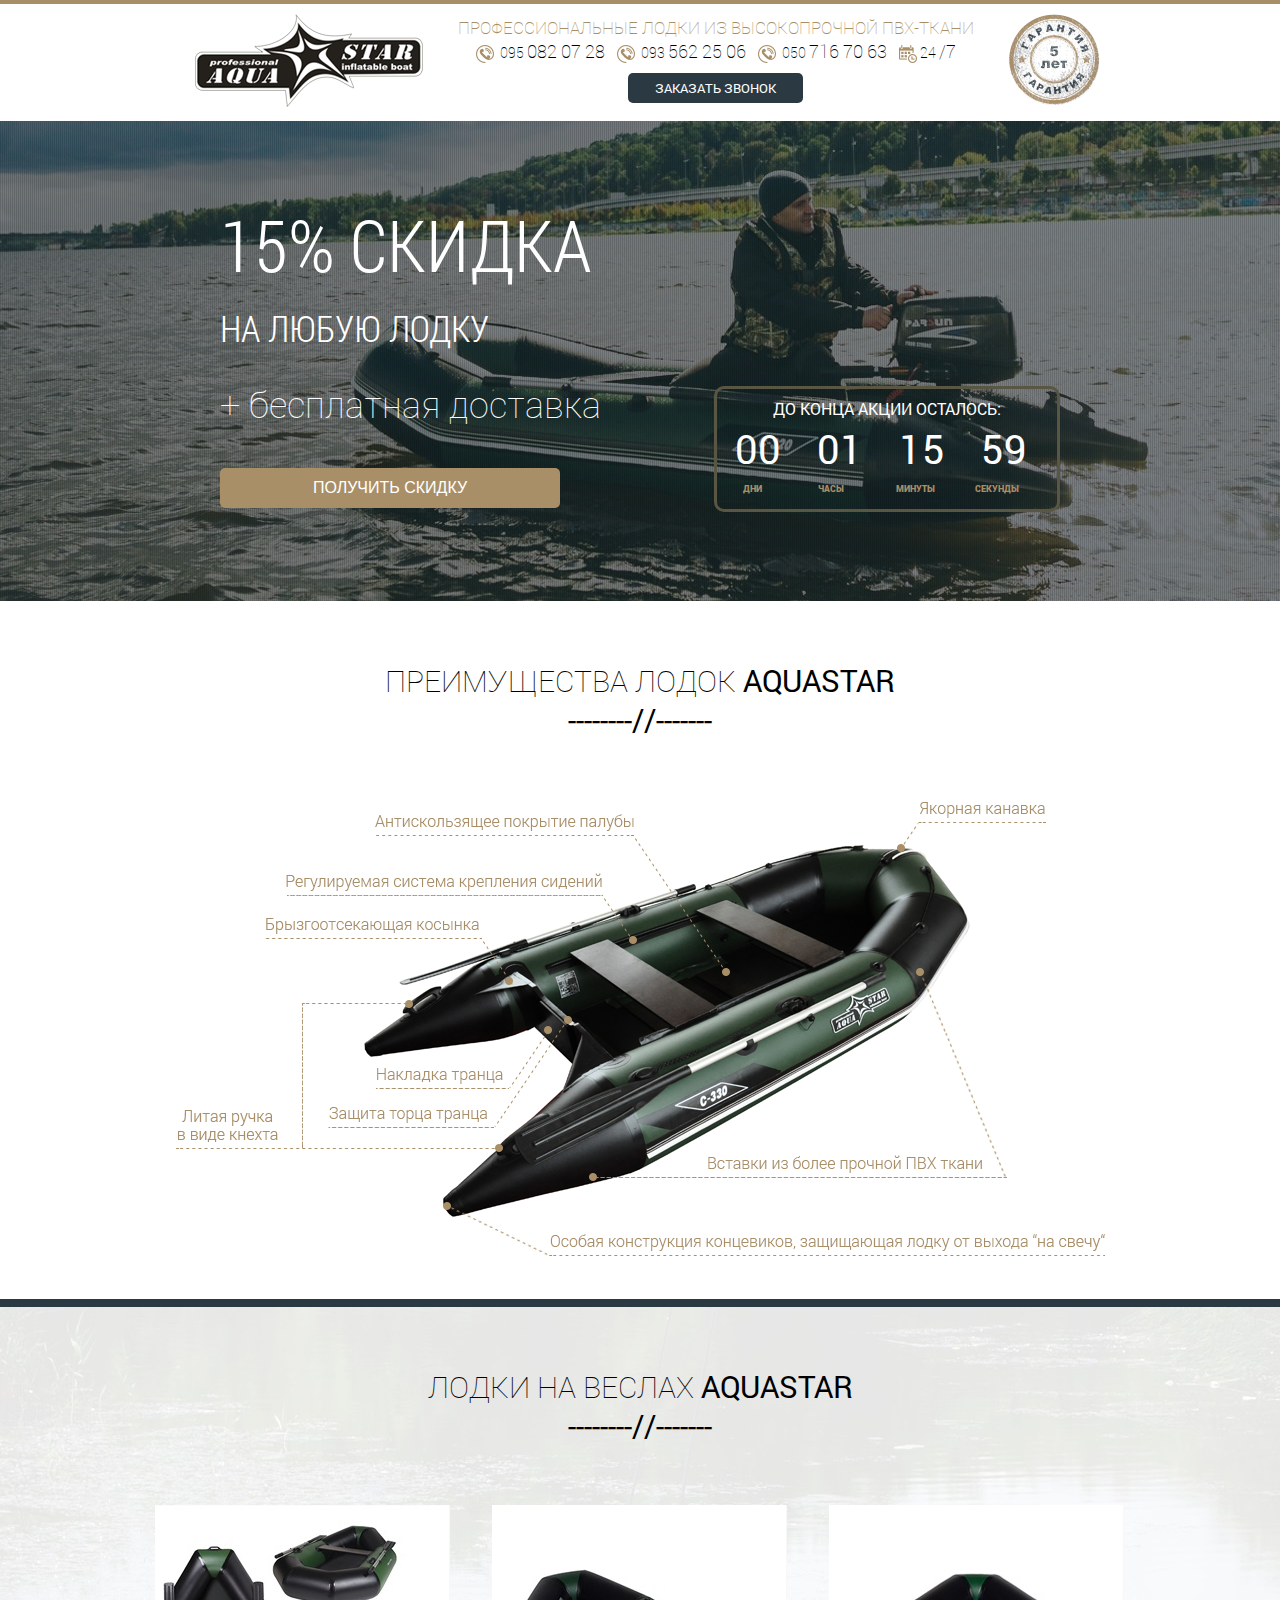
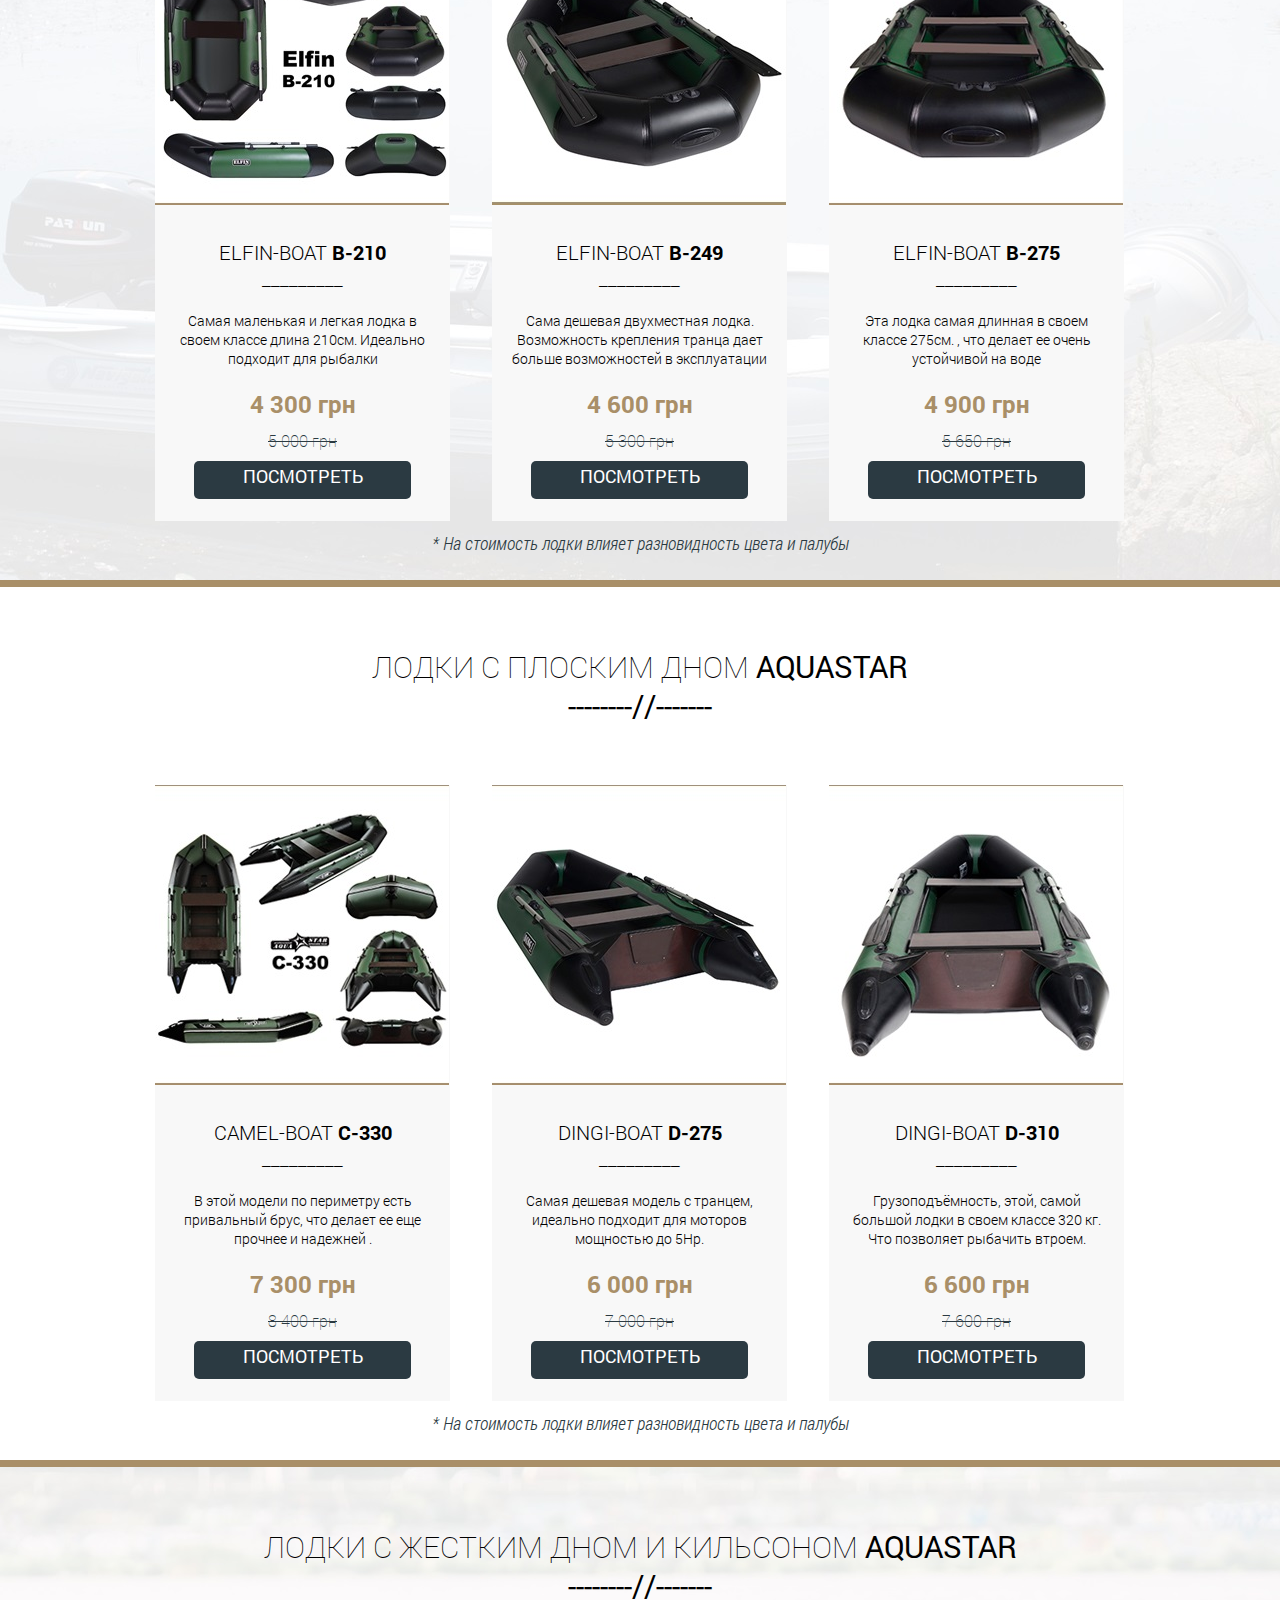
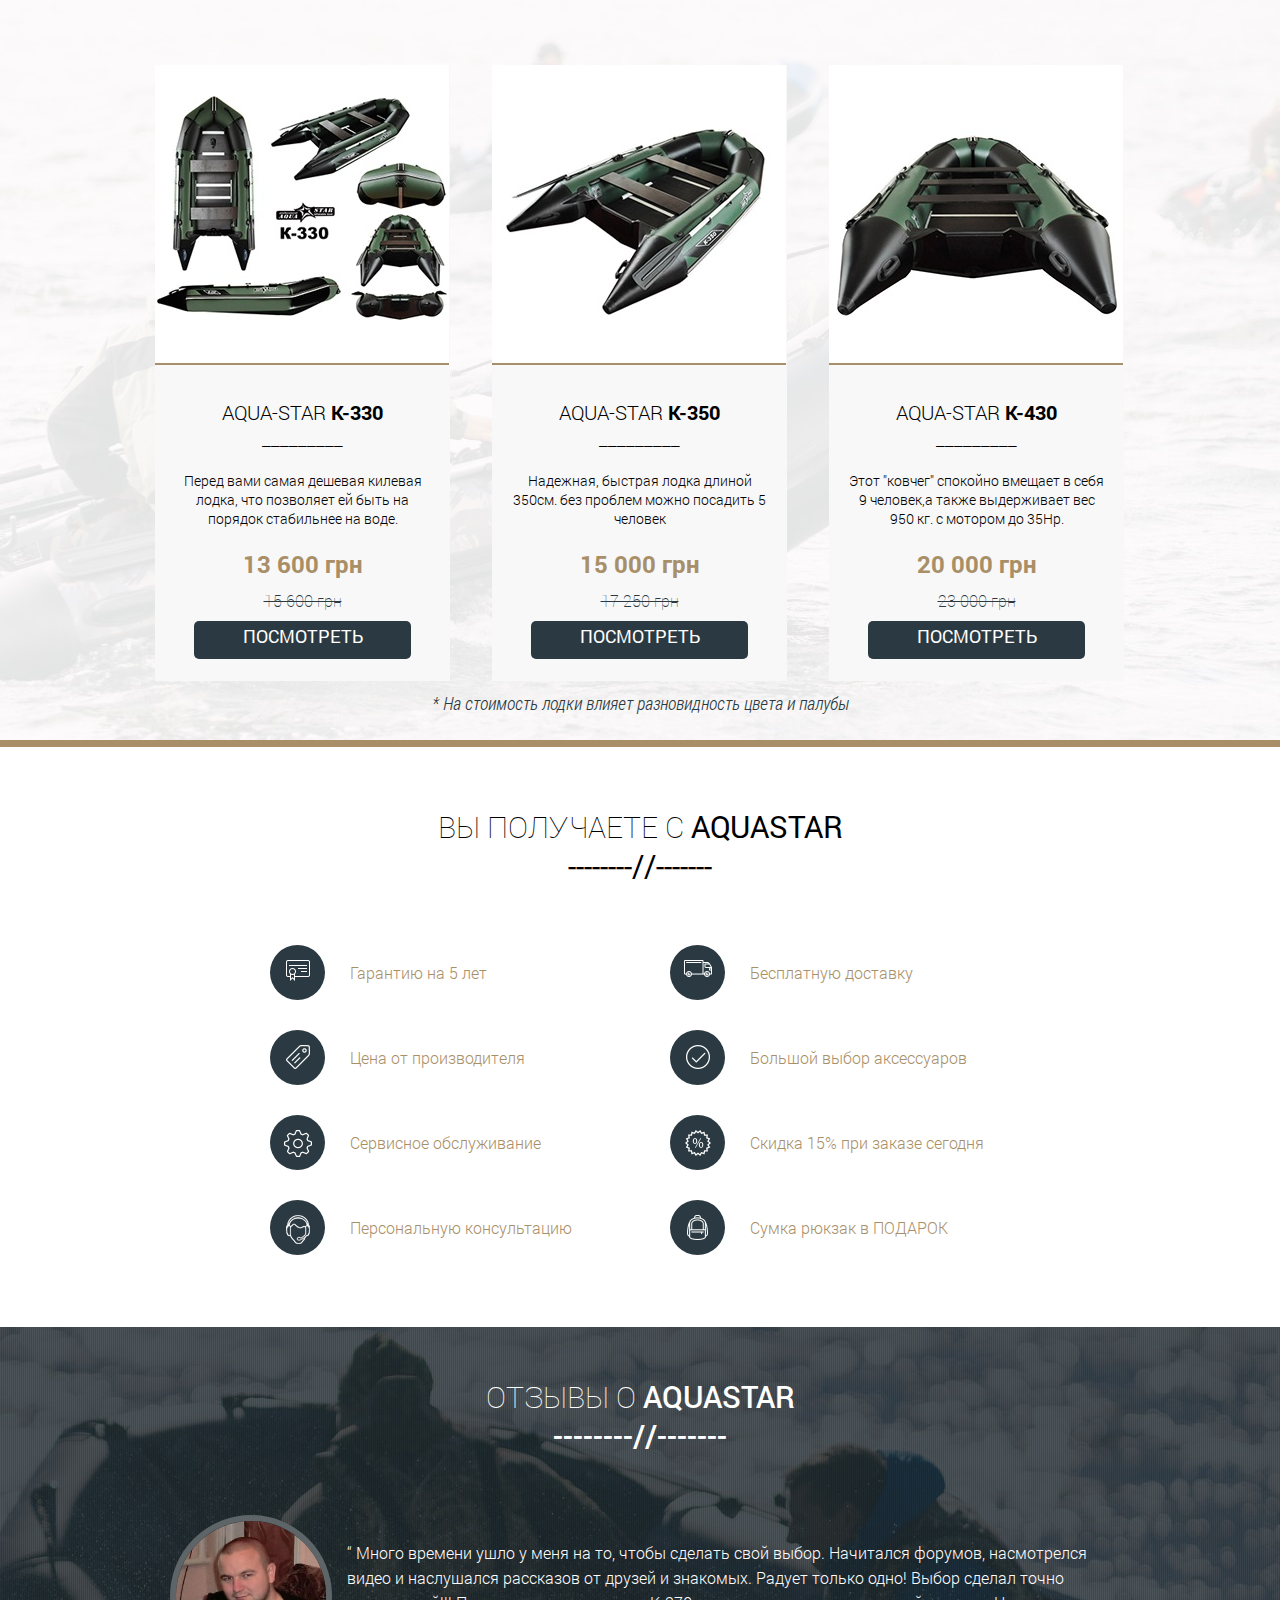
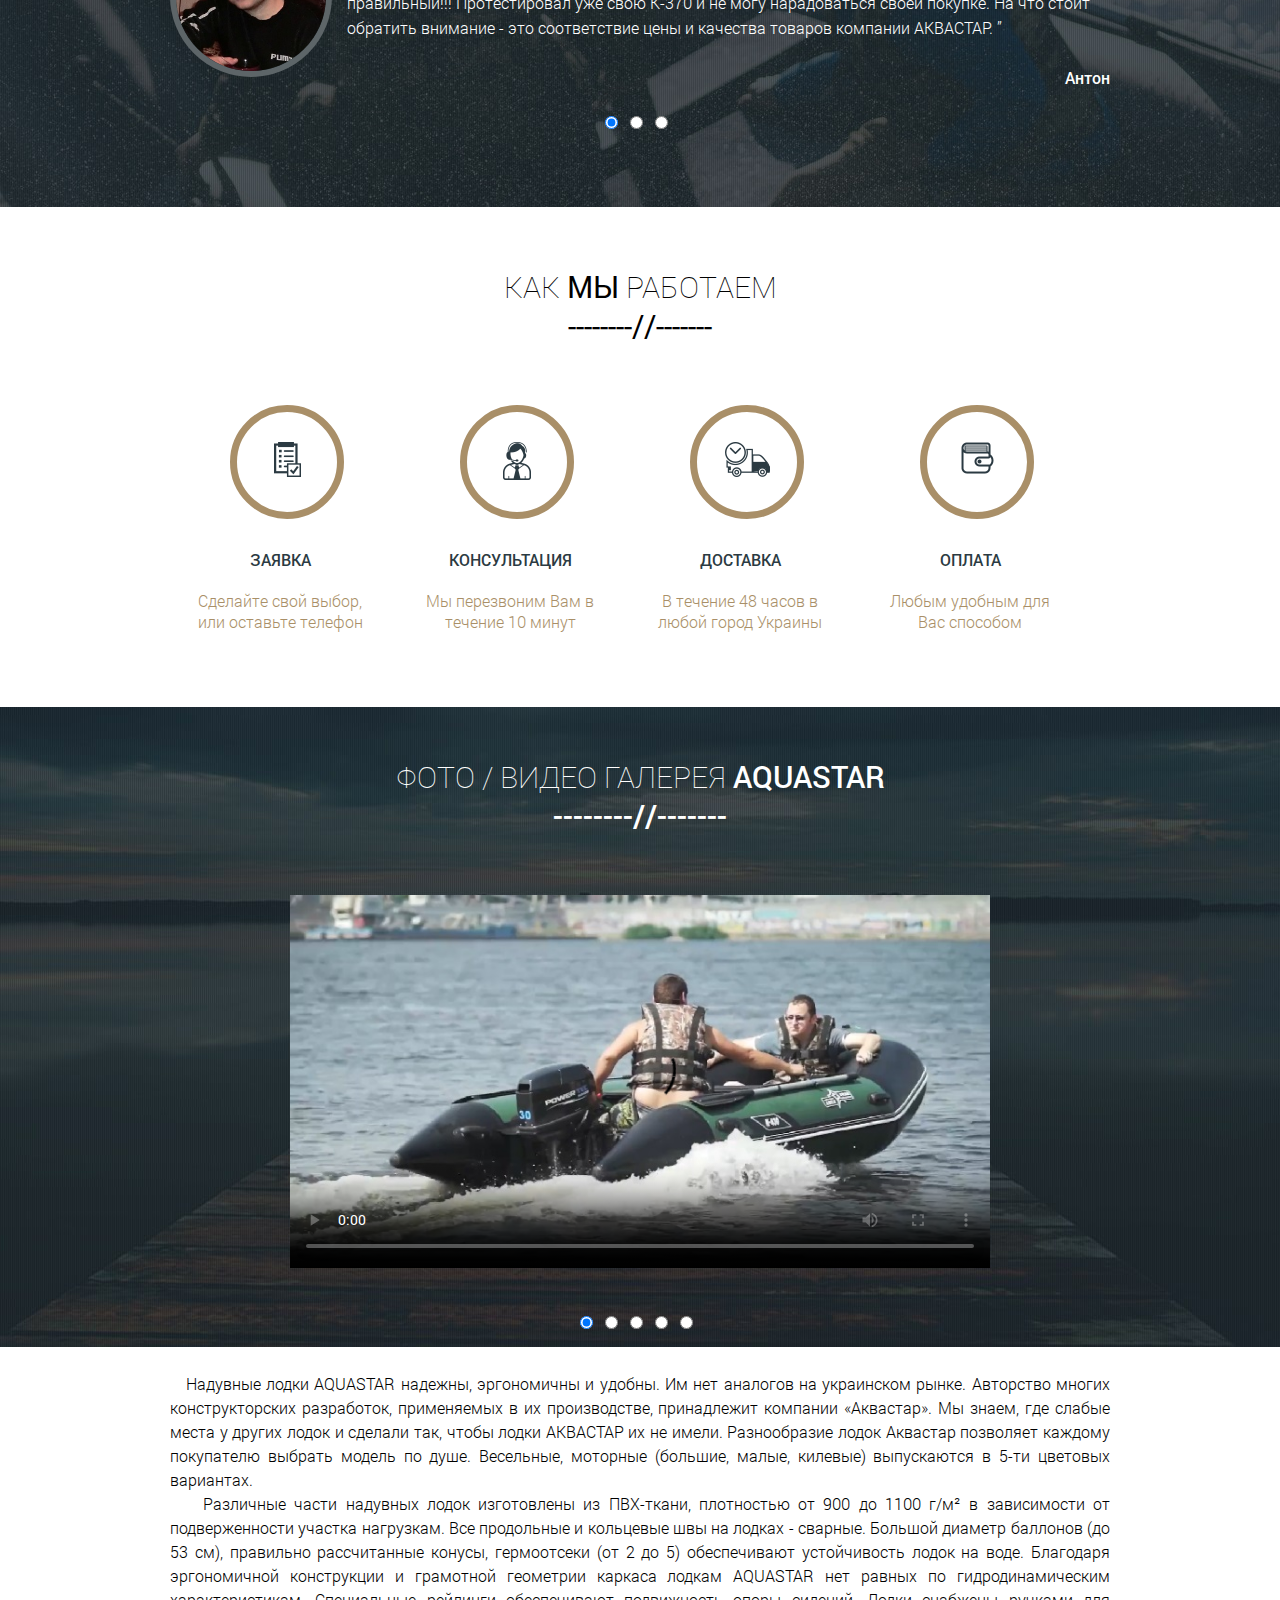
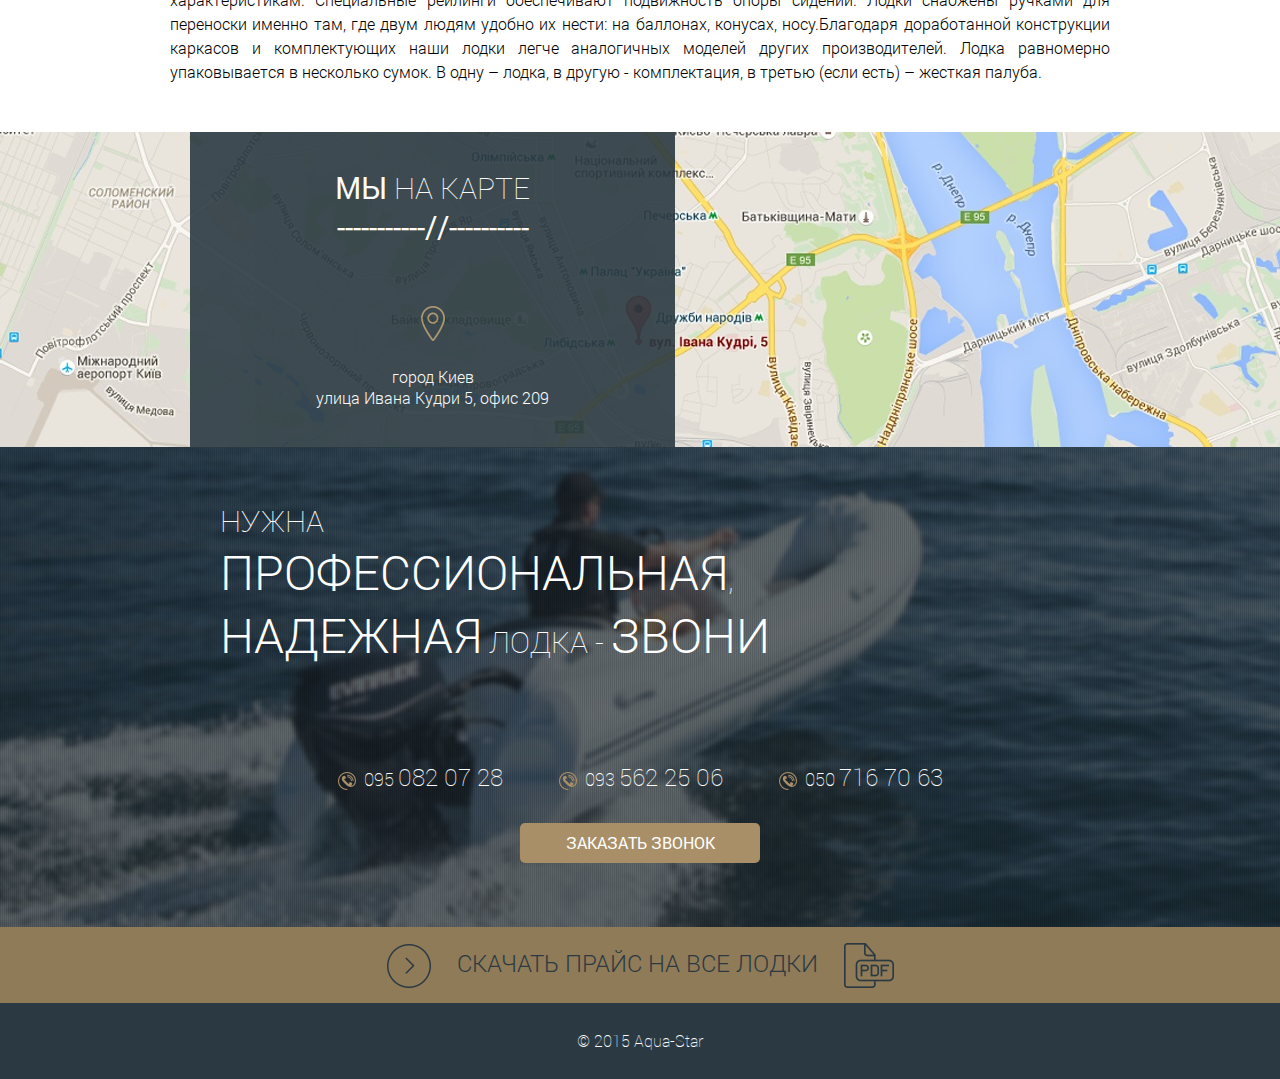
==== commit 239d823d: "56" ====
--- a/index.html
+++ b/index.html
@@ -5,7 +5,8 @@
     <meta charset="utf-8">
     <meta http-equiv="X-UA-Compatible" content="IE=edge">
     <meta http-equiv="Content-Type" content="text/html; charset=utf-8"> 
- 
+     <title>Купить лодку ПВХ</title>    
+
     <meta name="identifier-url" content="http://shopers.com.ua/" />
     <meta name="title" content="Купить лодку ПВХ" />
     <meta name="description" content="Купить качественную, надежную лодку от Aqua-Star  " />
--- a/style/style.css
+++ b/style/style.css
@@ -92,12 +92,7 @@
 
  }
  
- body {
-  -moz-user-select: none;
-    -webkit-user-select: none;
-    -ms-user-select: none;
-    -o-user-select: none;
-       user-select: none;
+ body { 
      
  }
  
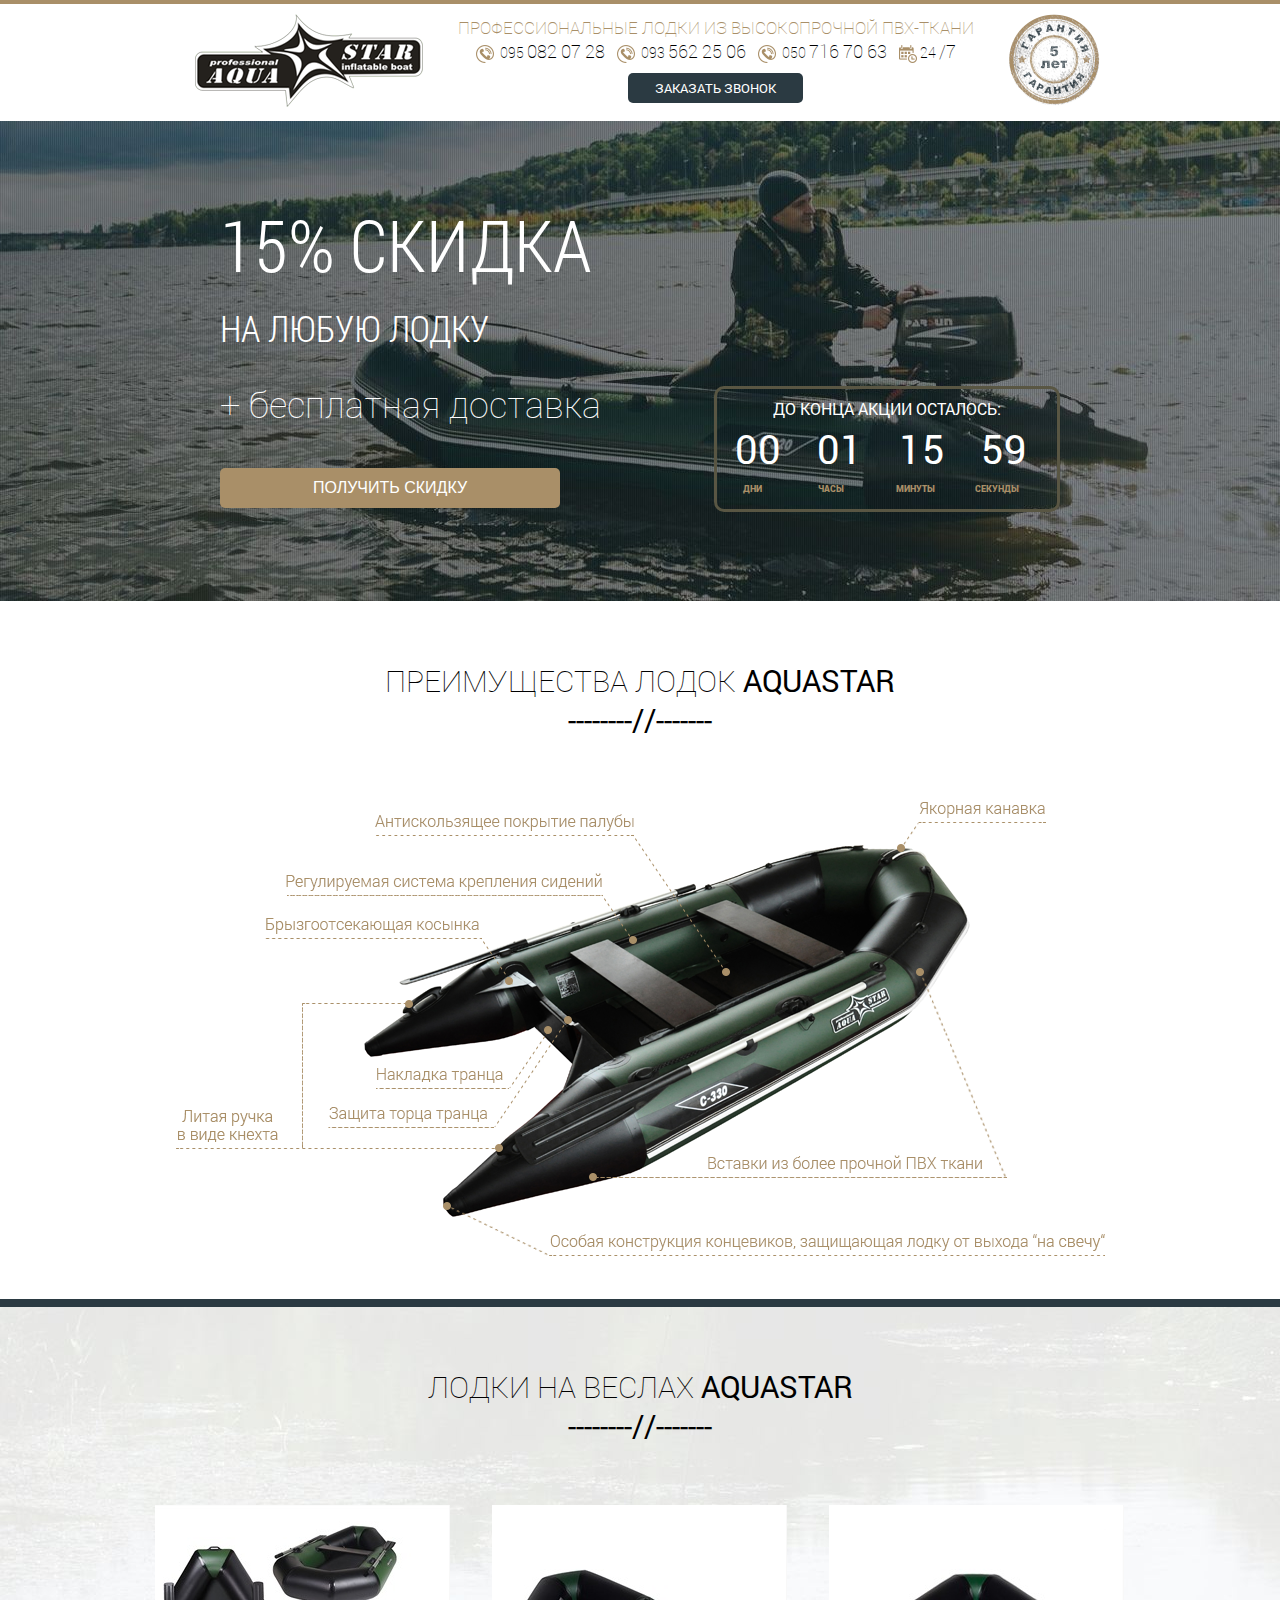
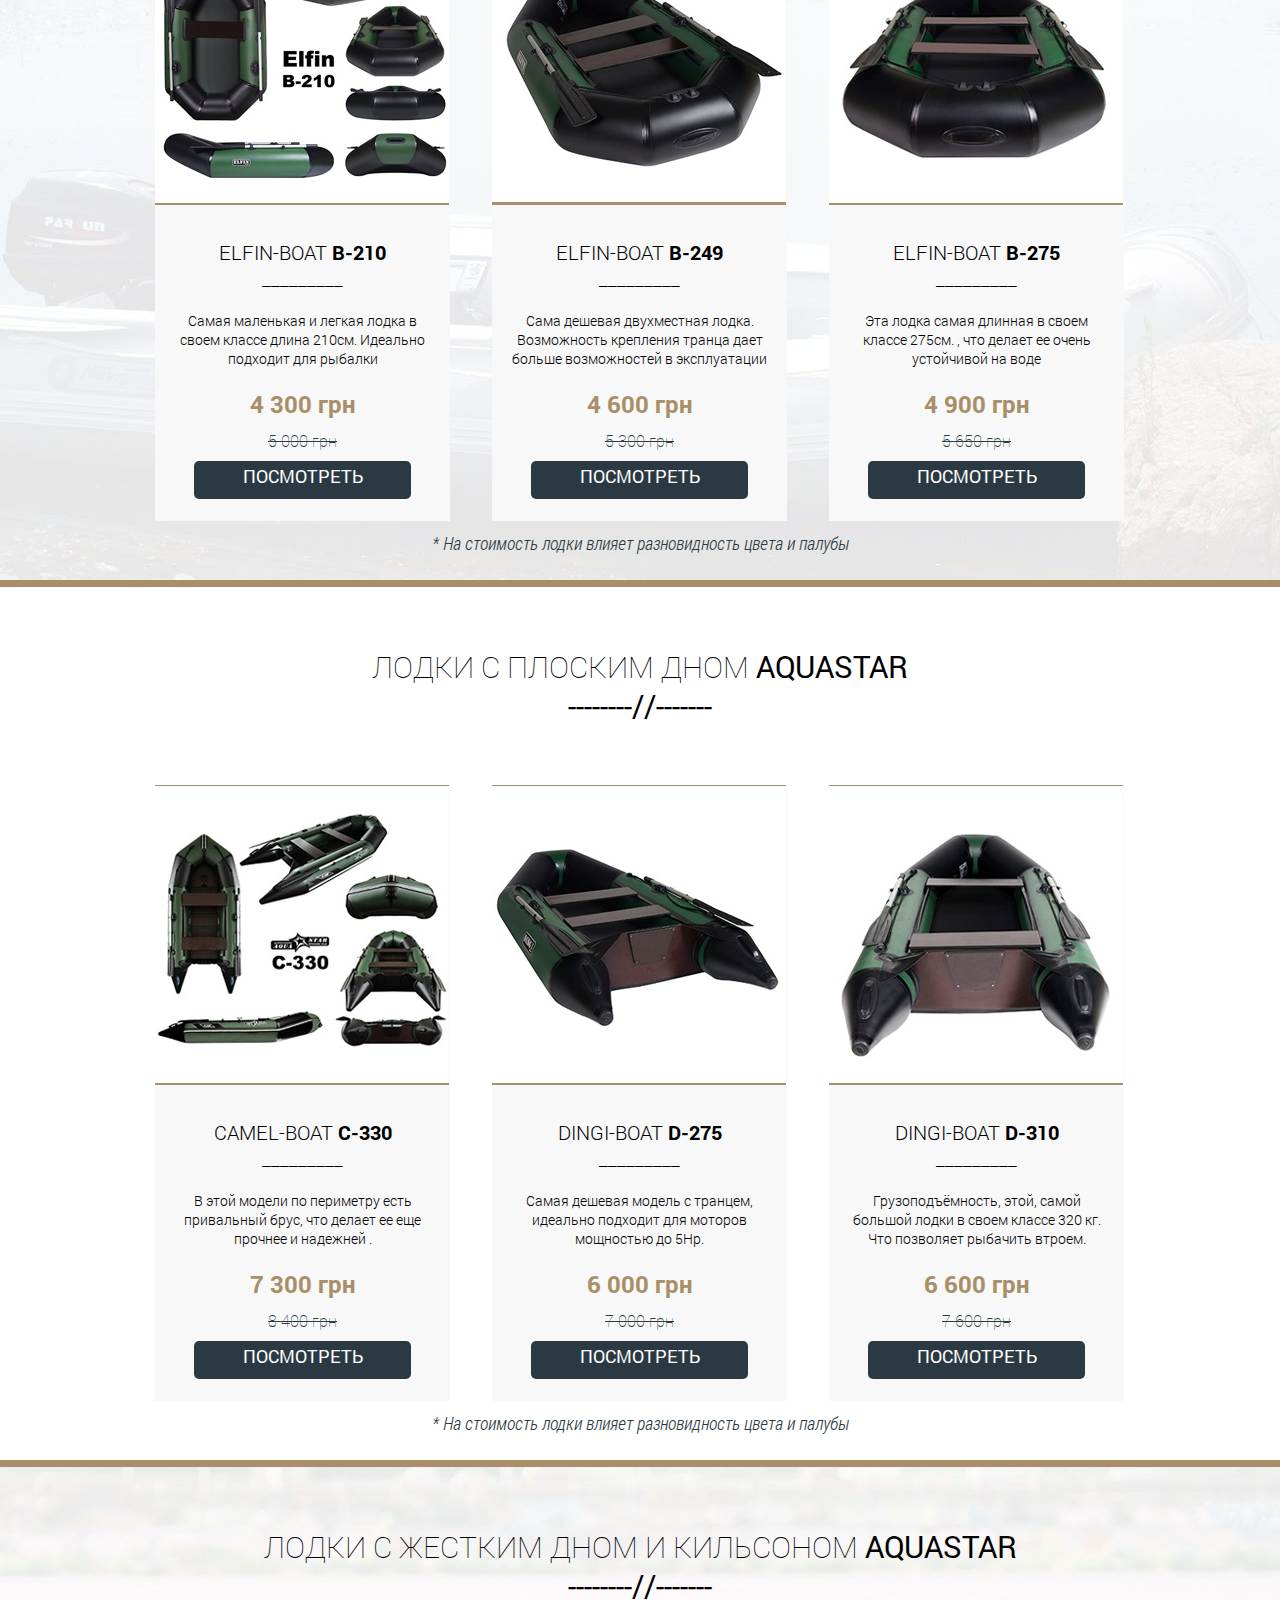
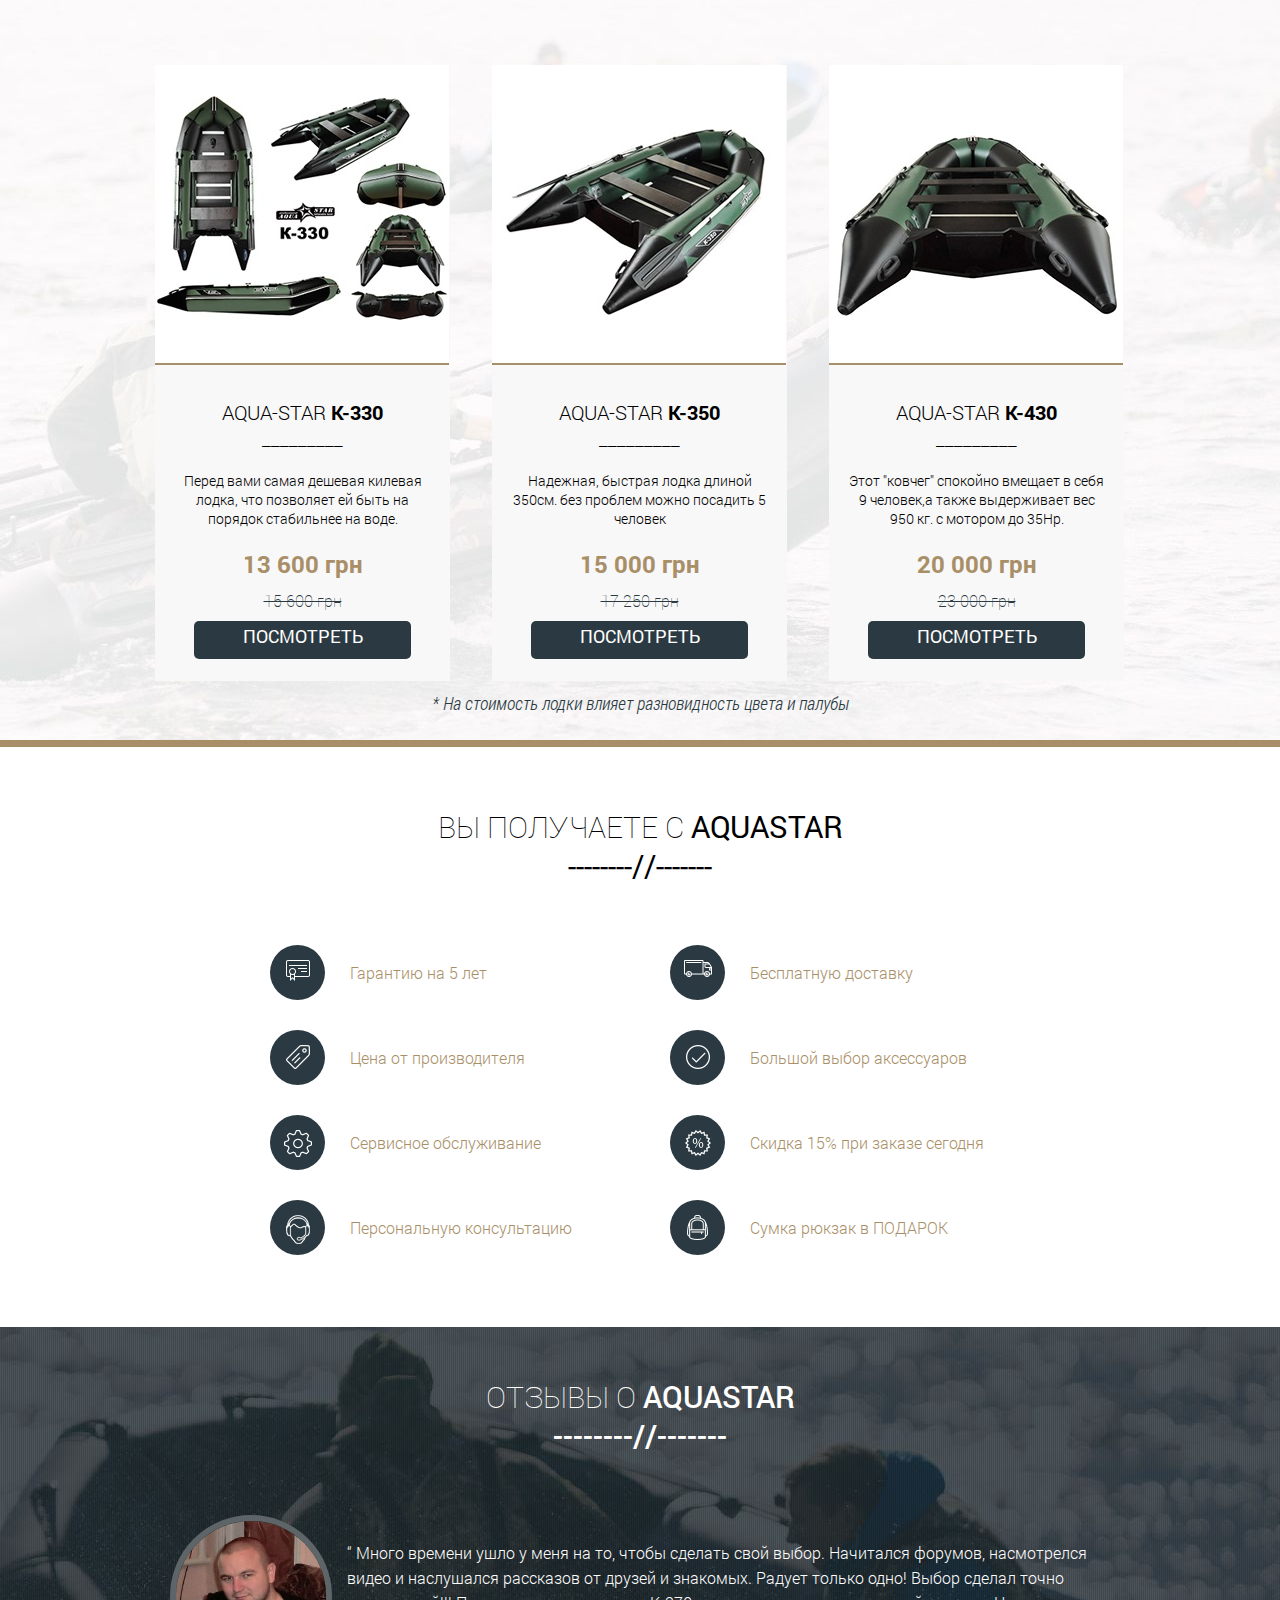
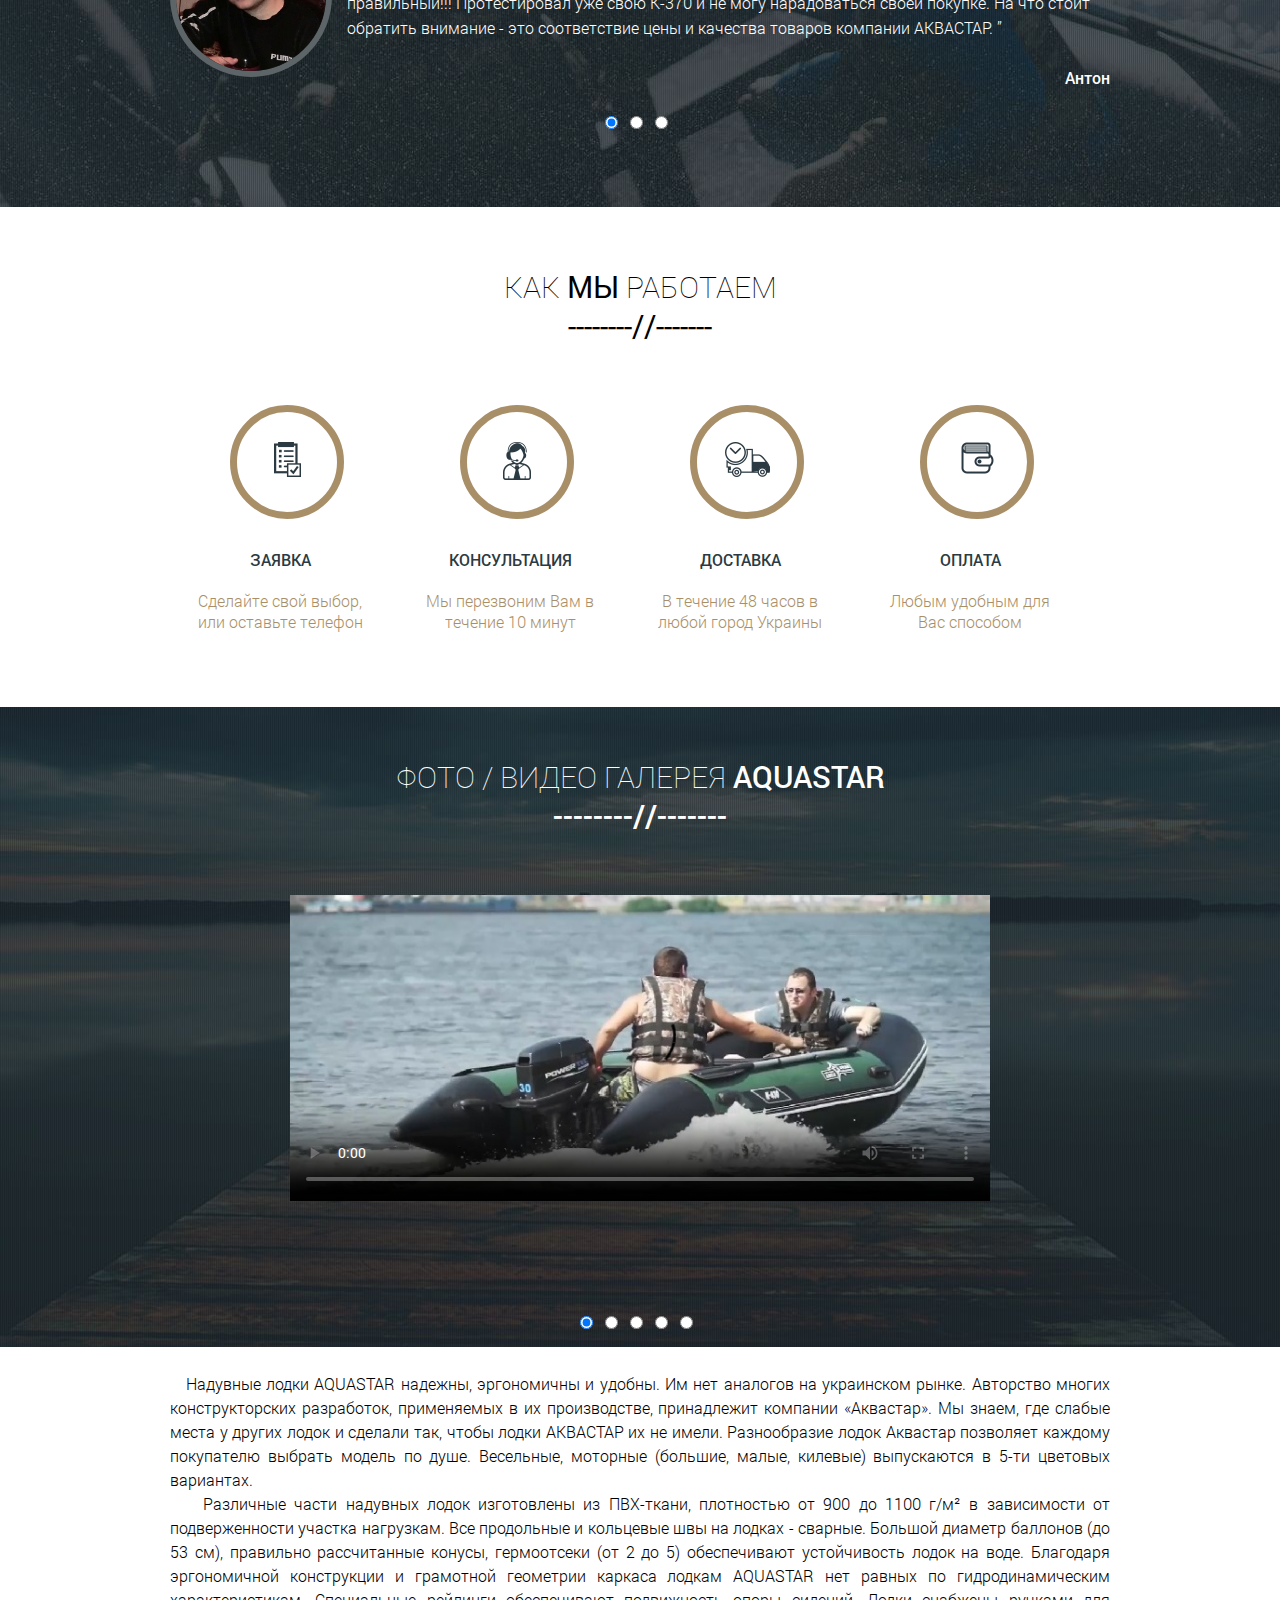
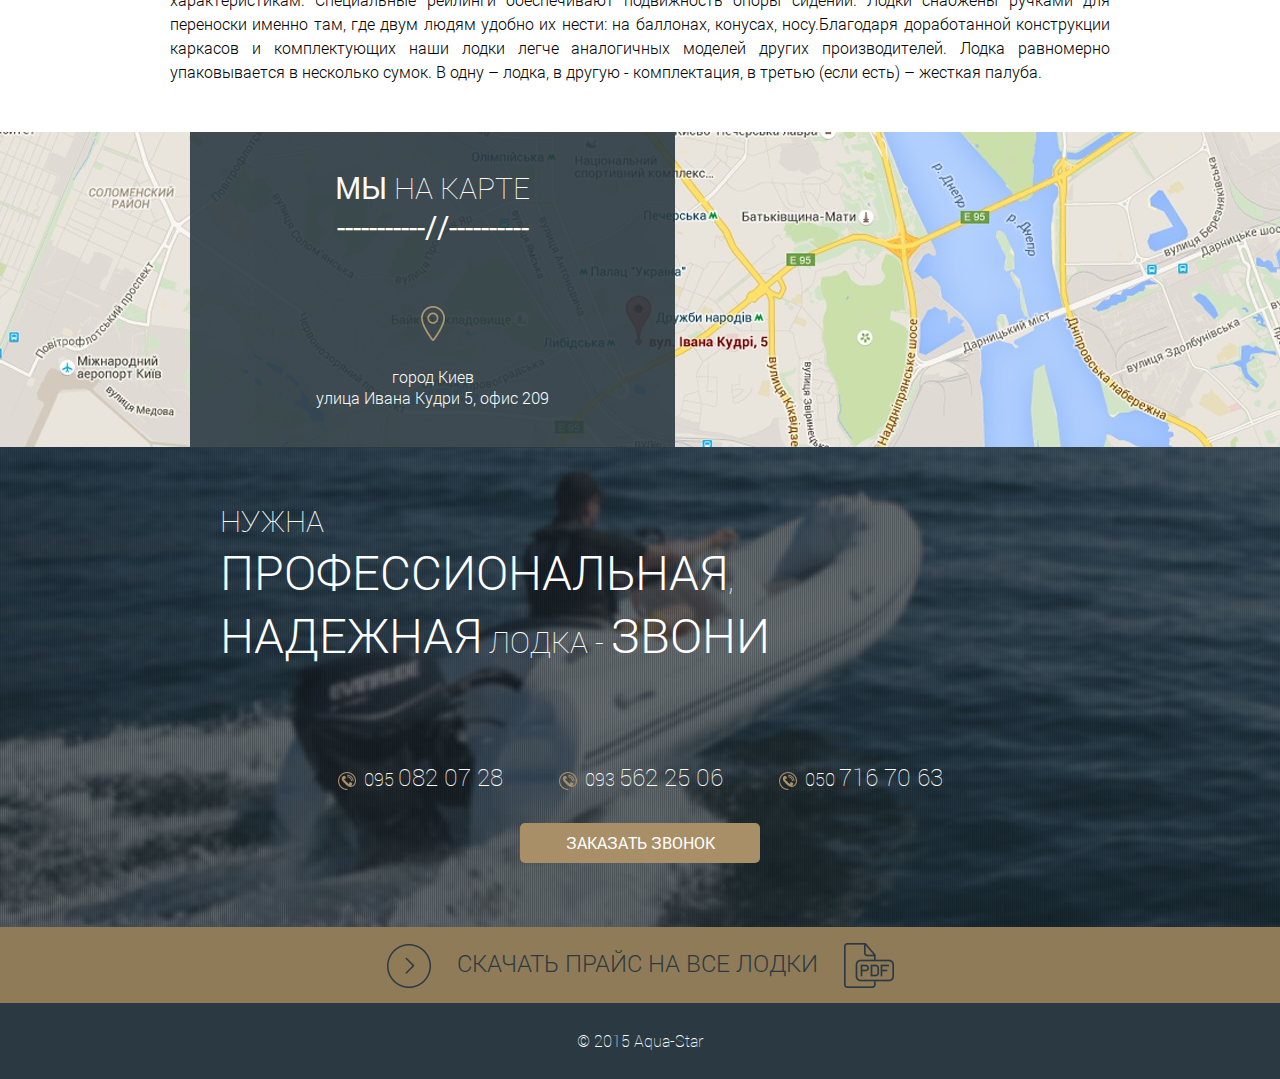
==== commit d4c5b534: "60" ====
--- a/index.html
+++ b/index.html
@@ -1,56 +1,56 @@
 <!DOCTYPE html>
-<html>
-
-<head>
-    <meta charset="utf-8">
-    <meta http-equiv="X-UA-Compatible" content="IE=edge">
-    <meta http-equiv="Content-Type" content="text/html; charset=utf-8"> 
-     <title>Купить лодку ПВХ</title>    
-
-    <meta name="identifier-url" content="http://shopers.com.ua/" />
-    <meta name="title" content="Купить лодку ПВХ" />
-    <meta name="description" content="Купить качественную, надежную лодку от Aqua-Star  " />
-    <meta name="abstract" content="Купить качественную, надежную лодку от Aqua-Star  " />
-    <meta name="keywords" content="лодки, пвх, Aqua-Star , резиновые лодки, качественные лодки" />
-    <meta name="author" content="Aqua-Star" /> 
-    <meta name="language" content="RU" />
-    <meta name="copyright" content=" © 2015 Aqua-Star " />     
-
-    <link rel="stylesheet" href="style/style.css"> 
-
-    <script src="js/js.js"></script>
-    <script type="text/javascript" src="js/jquery-1.7.1.min.js"></script>
-    <script type="text/javascript" src="js/my_scripts.js"></script>
-</head>
-
-<body onload='load_page();'>
-    <div class="wraper">
-
-        <div class="header">
-            <div class="logo left"><img src="img/logo.png" alt="">
-            </div>
-            <div class="header_centr left">
-                <div class="title">
-                    <h1>Профессиональные лодки из высокопрочной ПВХ-ткани</h1> </div>
-                <div class="telefon">
-                    <img src="img/tel.png" alt="">&nbsp; 095 <span>082 07 28</span>&nbsp; &nbsp;
-                    <img src="img/tel.png" alt="">&nbsp; 093 <span>562 25 06</span>&nbsp; &nbsp;
-                    <img src="img/tel.png" alt="">&nbsp; 050 <span>716 70 63</span>&nbsp; &nbsp;
-                    <img src="img/cal.png" alt=""> 24 <span>/7</span>
-                </div>
-                <a class="show_popup" rel="coll_back" href="#">
-                    <div class="btn_back_coll"> заказать звонок </div>
-                </a>
-
-            </div>
-            <div class="gar "><img src="img/gar.png" alt="">
-            </div>
-        </div>
-        <div class="header2">
-            <div class="header2_conteiner">
-                <div class="header2_left">
-                    <h3>15% скидка </h3>
-                    <h4>на любую лодку</h4> </br>
+<html manifest="manifest.cache" >
+
+    <head>
+        <meta charset="utf-8">
+        <meta http-equiv="X-UA-Compatible" content="IE=edge">
+        <meta http-equiv="Content-Type" content="text/html; charset=utf-8"> 
+        <title>Купить лодку ПВХ</title> 
+
+        <meta name="identifier-url" content="http://shopers.com.ua/" />
+        <meta name="title" content="Купить лодку ПВХ" />
+        <meta name="description" content="Купить качественную, надежную лодку от Aqua-Star " />
+        <meta name="abstract" content="Купить качественную, надежную лодку от Aqua-Star " />
+        <meta name="keywords" content="лодки, пвх, Aqua-Star , резиновые лодки, качественные лодки" />
+        <meta name="author" content="Aqua-Star" /> 
+        <meta name="language" content="RU" />
+        <meta name="copyright" content=" © 2015 Aqua-Star " /> 
+
+        <link rel="stylesheet" href="style/style.css"> 
+
+        <script src="js/js.js"></script>
+        <script type="text/javascript" src="js/jquery-1.7.1.min.js"></script>
+        <script type="text/javascript" src="js/my_scripts.js"></script>
+    </head>
+
+    <body onload='load_page();'>
+        <div class="wraper">
+
+            <div class="header">
+                <div class="logo left"><img src="img/logo.png" alt="">
+                </div>
+                <div class="header_centr left">
+                    <div class="title">
+                        <h1>Профессиональные лодки из высокопрочной ПВХ-ткани</h1> </div>
+                    <div class="telefon">
+                        <img src="img/tel.png" alt="">&nbsp; 095 <span>082 07 28</span>&nbsp; &nbsp;
+                        <img src="img/tel.png" alt="">&nbsp; 093 <span>562 25 06</span>&nbsp; &nbsp;
+                        <img src="img/tel.png" alt="">&nbsp; 050 <span>716 70 63</span>&nbsp; &nbsp;
+                        <img src="img/cal.png" alt=""> 24 <span>/7</span>
+                    </div>
+                    <a class="show_popup" rel="coll_back" href="#">
+                        <div class="btn_back_coll"> заказать звонок </div>
+                    </a>
+
+                </div>
+                <div class="gar "><img src="img/gar.png" alt="">
+                </div>
+            </div>
+            <div class="header2">
+                <div class="header2_conteiner">
+                    <div class="header2_left">
+                        <h3>15% скидка </h3>
+                        <h4>на любую лодку</h4> </br>
                     <h5>+ бесплатная доставка</h5>
 
                     <a class="show_popup" rel="coll_back2" href="#">
@@ -80,12 +80,12 @@
         </div>
         <div class="perevagi_text"> преимущества лодок <span>aquastar</span>
             <br> <span>--------//-------</span> </div>
-        <!--  perevagi   -->
+        <!-- perevagi -->
 
         <div class="perevagi">
         </div>
 
-        <!--  lodc-vesla   -->
+        <!-- lodc-vesla -->
         <div class="lodci-ecran lodc-vesla">
             <div class="perevagi_text">
                 лодки на веслах <span>aquastar</span>
@@ -95,7 +95,7 @@
             <div class="cards">
                 <div class="card">
                     <img src="img/t1.jpg" alt="">
-                    <div class="model">ELFIN-BOAT <span>В-210</span>
+                    <div class="model">ELFIN-BOAT <span>B-210</span>
                         <br>_________</div>
                     <div class="opis"> Самая маленькая и легкая лодка в своем классе длина 210см. Идеально подходит для рыбалки </div>
                     <div class="new-price">4 300 грн</div>
@@ -120,20 +120,20 @@
                 <div class="otstup"></div>
                 <div class="card">
                     <img src="img/t3.jpg" alt="">
-                    <div class="model">ELFIN-BOAT <span>В-275</span>
+                    <div class="model">ELFIN-BOAT <span>B-275</span>
                         <br>_________</div>
-                    <div class="opis">Эта лодка самая длинная в своем классе 275см. , что делает ее очень устойчивой на воде  </div>
+                    <div class="opis">Эта лодка самая длинная в своем классе 275см. , что делает ее очень устойчивой на воде </div>
                     <div class="new-price">4 900 грн</div>
                     <div class="old-price">5 650 грн</div>
-                    <a class="show_popup" rel="detali_lodoc_1" href="#">
+                    <a class="show_popup" rel="detali_lodoc_3" href="#">
                         <div class="btn_kup">посмотреть</div>
                     </a>
                 </div>
             </div>
             <div class="primitka">* На стоимость лодки влияет разновидность цвета и палубы</div>
         </div>
-        <!-- end  lodc-vesla   -->
-        <!--  lodc-ploska   -->
+        <!-- end lodc-vesla -->
+        <!-- lodc-ploska -->
         <div class="lodci-ecran lodc-ploska">
             <div class="perevagi_text">
                 лодки с плоским дном <span>aquastar</span>
@@ -157,7 +157,7 @@
                     <img src="img/t5.jpg" alt="">
                     <div class="model">DINGI-BOAT <span>D-275</span>
                         <br>_________</div>
-                    <div class="opis">Самая дешевая модель с   транцем, идеально подходит для моторов мощностью до 5Hp.  </div>
+                    <div class="opis">Самая дешевая модель с транцем, идеально подходит для моторов мощностью до 5Hp. </div>
                     <div class="new-price">6 000 грн</div>
                     <div class="old-price">7 000 грн</div>
                     <a class="show_popup" rel="detali_lodoc_5" href="#">
@@ -170,7 +170,7 @@
                     <div class="model">DINGI-BOAT <span>D-310</span>
                         <br>_________</div>
                     <div class="opis">Грузоподъёмность, этой, самой большой лодки в своем классе 320 кг. Что позволяет рыбачить втроем.
-                     </div>
+                    </div>
                     <div class="new-price">6 600 грн</div>
                     <div class="old-price">7 600 грн</div>
                     <a class="show_popup" rel="detali_lodoc_6" href="#">
@@ -180,8 +180,8 @@
             </div>
             <div class="primitka">* На стоимость лодки влияет разновидность цвета и палубы</div>
         </div>
-        <!-- end  lodc-ploska   -->
-        <!--  lodc-kilson   -->
+        <!-- end lodc-ploska -->
+        <!-- lodc-kilson -->
         <div class="lodci-ecran lodc-kilson">
             <div class="perevagi_text">
                 Лодки с жестким дном и кильсоном <span>aquastar</span>
@@ -214,7 +214,7 @@
                 </div>
                 <div class="otstup"></div>
                 <div class="card">
-                      <img src="img/t9.jpg" alt="">
+                    <img src="img/t9.jpg" alt="">
                     <div class="model">AQUA-STAR <span>K-430</span>
                         <br>_________</div>
                     <div class="opis">Этот "ковчег" спокойно вмещает в себя 9 человек,а также выдерживает вес 950 кг. с мотором до 35Hp. </div>
@@ -227,8 +227,8 @@
             </div>
             <div class="primitka">* На стоимость лодки влияет разновидность цвета и палубы</div>
         </div>
-        <!-- end  lodc-kilson   -->
-        <!--    -->
+        <!-- end lodc-kilson -->
+        <!-- -->
         <div class="perevagi2">
             <div class="perevagi_text">
                 вы получаете c <span>aquastar</span>
@@ -283,7 +283,7 @@
             </div>
 
         </div>
-        <!-- vidgyki  -->
+        <!-- vidgyki -->
 
         <div class="otziv">
             <div class="otziv_text">
@@ -304,12 +304,12 @@
                 </div>
             </div>
 
-            <div class="block_otziv  " id="b_o_2">
+            <div class="block_otziv " id="b_o_2">
                 <div class="otz_photo"> <img src="img/borodach2.jpg" alt=""> </div>
                 <div class="otz_text">
-                    <br> “ Решил  купить    лодку из ПВХ-ткани  для рыбалки. Но проблема выбора оказалась   серьезной.Очень много производителей, моделей. Вводят в заблуждение все эти рекламные лозунги. Очень сложно давался выбор .По совету друзей остановился на AQUASTAR  модели  В-249, выбором остался доволен ”
+                    <br> “ Решил купить лодку из ПВХ-ткани для рыбалки. Но проблема выбора оказалась серьезной.Очень много производителей, моделей. Вводят в заблуждение все эти рекламные лозунги. Очень сложно давался выбор .По совету друзей остановился на AQUASTAR модели В-249, выбором остался доволен ”
                     <br>
-                    <br> <span>  Андрей </span>
+                    <br> <span> Андрей </span>
 
                 </div>
             </div>
@@ -318,7 +318,7 @@
                 <div class="otz_text">
                     <br> “ Выбрал ELFIN-BOAT В-275. Спасибо за лодку и оперативность, лодку получил и сразу с внуком на рыбалку, Лодочка.. готов расцеловать, СПАСИБО!!! ”
                     <br>
-                    <br> <span>  Понамаренко В.П.</span>
+                    <br> <span> Понамаренко В.П.</span>
 
                 </div>
             </div>
@@ -402,7 +402,7 @@
             </div>
             <div class="radiobutton_2">
                 <br>
-                <form  >
+                <form >
                     <input type="radio" id="galer1" name="radio" value="1" href="javascript:void(0)" onclick="testBlock2()" checked>
                     <input type="radio" id="galer2" name="radio" value="2" href="javascript:void(0)" onclick="testBlock2()">
                     <input type="radio" id="galer3" name="radio" value="3" href="javascript:void(0)" onclick="testBlock2()">
@@ -479,292 +479,336 @@
 
         </div>
 
-        <div class="popup coll_back">
-            <a class="close" href="#">Close</a>
-            <h2>Заказать звонок</h2>
+    <div class="popup coll_back">
+        <a class="close" href="#">Close</a>
+        <h2>Заказать звонок</h2>
+        <br>
+        <form action= "post.php" method= "POST">
+            <input type="text" name="name" placeholder=" Имя" />
             <br>
-            <form action= "post.php" method= "POST">
-                <input type="text" name="name" placeholder=" Имя" />
-                <br>
-                <input type="text" name="telefon" placeholder=" Телефон" />
-                <br>
-                <input type="submit" value="заказать" />
-            </form>
-        </div>
-
-        <div class="popup coll_back2">
-            <a class="close" href="#">Close</a>
-            <h2>Получить скидку 15%</h2>
+            <input type="text" name="telefon" required pattern="^\+?[\)\(\d-]+" placeholder=" Телефон" />
             <br>
-            <form action= "post.php" method= "POST">
-                <input type="text" name="name" placeholder=" Имя" />
-                <br>
-                <input type="text" name="telefon" placeholder=" Телефон" />
-                <br>
-                <input type="submit" value="скидка" />
-            </form>
-        </div>
-
-
-        <div class="popup coll_back3">
-            <a class="close" href="#">Close</a>
-            <h2>Прайс на все лодки</h2>
+            <input type="submit" value="заказать" />
+        </form>
+    </div>
+
+    <div class="popup coll_back2">
+        <a class="close" href="#">Close</a>
+        <h2>Получить скидку 15%</h2>
+        <br>
+        <form action= "post.php" method= "POST">
+            <input type="text" name="name" placeholder=" Имя" />
             <br>
-            <form action= "post2.php" method= "POST">
-                <input type="text" name="name" placeholder=" Имя" />
-                <br>
-                <input type="text" name="telefon" placeholder=" Телефон" />
-                <br>
-                <input type="submit" value="скачать" />
-            </form>
-        </div>
-
-
- 
-      <!--block detali -->
-        <div class="popup  detali_lodoc  detali_lodoc_1"> <a class="close" href="#">Close</a>  <h2>ELFIN-BOAT  В-210</h2>
-            <div class="detali_lodoc_left">
-                <img src="html_include/В-210.jpg" alt="" height="300" width="300">
-                <br> <h6>Заказать в один клик</h6><br>
-                <div class="coll_back3 coll_back3_options">
-                    <form action= "post.php" method= "POST">
-                        <input type="text" name="name" placeholder=" Имя" />  <br>
-                        <input type="text" name="telefon" placeholder=" Телефон" /> <br>
-                        <input type="submit" value=" заказать звонок" />
-                    </form>
-
-                </div>
-            </div>
-            <div class="detali_lodoc_right">
-                <h6>Есть вопросы? Звоните, поможем!</h6> <br>
-                <div class="telefon"> 
-                    <img src="img/tel.png" alt="">&nbsp; 095 <span>082 07 28</span>&nbsp; 
-                    <img src="img/tel.png" alt="">&nbsp; 093 <span>562 25 06</span>&nbsp;  
-                    <img src="img/tel.png" alt="">&nbsp; 050 <span>716 70 63</span>  
-                </div>
-                <iframe src="html_include/В-210.html" width="400" height="600"  class="ifr">
-                    
-                </iframe>
-
-
-            </div>
-        </div>
-      <!--block detali  end -->
-       <!--block detali -->
-        <div class="popup  detali_lodoc  detali_lodoc_2"> <a class="close" href="#">Close</a>  <h2>ELFIN-BOAT  В-249</h2>
-            <div class="detali_lodoc_left">
-                <img src="html_include/В-249.jpg" alt="" height="300" width="300">
-                <br> <h6>Заказать в один клик</h6><br>
-                <div class="coll_back3 coll_back3_options">
-                    <form action= "post.php" method= "POST">
-                        <input type="text" name="name" placeholder=" Имя" />  <br>
-                        <input type="text" name="telefon" placeholder=" Телефон" /> <br>
-                        <input type="submit" value=" заказать звонок" />
-                    </form>
-
-                </div>
-            </div>
-            <div class="detali_lodoc_right">
-                <h6>Есть вопросы? Звоните, поможем!</h6> <br>
-                <div class="telefon"> 
-                    <img src="img/tel.png" alt="">&nbsp; 095 <span>082 07 28</span>&nbsp; 
-                    <img src="img/tel.png" alt="">&nbsp; 093 <span>562 25 06</span>&nbsp;  
-                    <img src="img/tel.png" alt="">&nbsp; 050 <span>716 70 63</span>  
-                </div>
-                <iframe src="html_include/В-249.html" width="400" height="600" class="ifr">                    
-                </iframe>
-            </div>
-        </div>
-      <!--block detali  end -->
-      <!--block detali -->
-        <div class="popup  detali_lodoc  detali_lodoc_3"> <a class="close" href="#">Close</a>  <h2>ELFIN-BOAT  В-275</h2>
-            <div class="detali_lodoc_left">
-                <img src="html_include/В-275.jpg" alt="" height="300" width="300">
-                <br> <h6>Заказать в один клик</h6><br>
-                <div class="coll_back3 coll_back3_options">
-                    <form action= "post.php" method= "POST">
-                        <input type="text" name="name" placeholder=" Имя" />  <br>
-                        <input type="text" name="telefon" placeholder=" Телефон" /> <br>
-                        <input type="submit" value=" заказать звонок" />
-                    </form>
-
-                </div>
-            </div>
-            <div class="detali_lodoc_right">
-                <h6>Есть вопросы? Звоните, поможем!</h6> <br>
-                <div class="telefon"> 
-                    <img src="img/tel.png" alt="">&nbsp; 095 <span>082 07 28</span>&nbsp; 
-                    <img src="img/tel.png" alt="">&nbsp; 093 <span>562 25 06</span>&nbsp;  
-                    <img src="img/tel.png" alt="">&nbsp; 050 <span>716 70 63</span>  
-                </div>
-                <iframe src="html_include/В-275.html" width="400" height="600" class="ifr">                    
-                </iframe>
-            </div>
-        </div>
-      <!--block detali  end -->
-      <!--      **************************             -->
-      <!--block detali -->
-        <div class="popup  detali_lodoc  detali_lodoc_4"> <a class="close" href="#">Close</a>  <h2>CAMEL-BOAT  С-330</h2>
-            <div class="detali_lodoc_left">
-                <img src="html_include/С-330.jpg" alt="" height="300" width="300">
-                <br> <h6>Заказать в один клик</h6><br>
-                <div class="coll_back3 coll_back3_options">
-                    <form action= "post.php" method= "POST">
-                        <input type="text" name="name" placeholder=" Имя" />  <br>
-                        <input type="text" name="telefon" placeholder=" Телефон" /> <br>
-                        <input type="submit" value=" заказать звонок" />
-                    </form>
-
-                </div>
-            </div>
-            <div class="detali_lodoc_right">
-                <h6>Есть вопросы? Звоните, поможем!</h6> <br>
-                <div class="telefon"> 
-                    <img src="img/tel.png" alt="">&nbsp; 095 <span>082 07 28</span>&nbsp; 
-                    <img src="img/tel.png" alt="">&nbsp; 093 <span>562 25 06</span>&nbsp;  
-                    <img src="img/tel.png" alt="">&nbsp; 050 <span>716 70 63</span>  
-                </div>
-                <iframe src="html_include/С-330.html" width="400" height="600" class="ifr">                    
-                </iframe>
-            </div>
-        </div>
-      <!--block detali  end -->
-        <!--block detali -->
-        <div class="popup  detali_lodoc  detali_lodoc_5"> <a class="close" href="#">Close</a>  <h2>DINGI-BOAT  D-275</h2>
-            <div class="detali_lodoc_left">
-                <img src="html_include/D-275.jpg" alt="" height="300" width="300">
-                <br> <h6>Заказать в один клик</h6><br>
-                <div class="coll_back3 coll_back3_options">
-                    <form action= "post.php" method= "POST">
-                        <input type="text" name="name" placeholder=" Имя" />  <br>
-                        <input type="text" name="telefon" placeholder=" Телефон" /> <br>
-                        <input type="submit" value=" заказать звонок" />
-                    </form>
-
-                </div>
-            </div>
-            <div class="detali_lodoc_right">
-                <h6>Есть вопросы? Звоните, поможем!</h6> <br>
-                <div class="telefon"> 
-                    <img src="img/tel.png" alt="">&nbsp; 095 <span>082 07 28</span>&nbsp; 
-                    <img src="img/tel.png" alt="">&nbsp; 093 <span>562 25 06</span>&nbsp;  
-                    <img src="img/tel.png" alt="">&nbsp; 050 <span>716 70 63</span>  
-                </div>
-                <iframe src="html_include/D-275.html" width="400" height="600" class="ifr">                    
-                </iframe>
-            </div>
-        </div>
-      <!--block detali  end -->
-      <!--block detali -->
-        <div class="popup  detali_lodoc  detali_lodoc_6"> <a class="close" href="#">Close</a>  <h2>DINGI-BOAT  D-310</h2>
-            <div class="detali_lodoc_left">
-                <img src="html_include/D-310.jpg" alt="" height="300" width="300">
-                <br> <h6>Заказать в один клик</h6><br>
-                <div class="coll_back3 coll_back3_options">
-                    <form action= "post.php" method= "POST">
-                        <input type="text" name="name" placeholder=" Имя" />  <br>
-                        <input type="text" name="telefon" placeholder=" Телефон" /> <br>
-                        <input type="submit" value=" заказать звонок" />
-                    </form>
-
-                </div>
-            </div>
-            <div class="detali_lodoc_right">
-                <h6>Есть вопросы? Звоните, поможем!</h6> <br>
-                <div class="telefon"> 
-                    <img src="img/tel.png" alt="">&nbsp; 095 <span>082 07 28</span>&nbsp; 
-                    <img src="img/tel.png" alt="">&nbsp; 093 <span>562 25 06</span>&nbsp;  
-                    <img src="img/tel.png" alt="">&nbsp; 050 <span>716 70 63</span>  
-                </div>
-                <iframe src="html_include/D-310.html" width="400" height="600" class="ifr">                    
-                </iframe>
-            </div>
-        </div>
-      <!--block detali  end -->
-      <!-- ******************************* -->
-        <!--block detali -->
-        <div class="popup  detali_lodoc  detali_lodoc_7"> <a class="close" href="#">Close</a>  <h2>AQUA-STAR  K-330</h2>
-            <div class="detali_lodoc_left">
-                <img src="html_include/k-330.jpg" alt="" height="300" width="300">
-                <br> <h6>Заказать в один клик</h6><br>
-                <div class="coll_back3 coll_back3_options">
-                    <form action= "post.php" method= "POST">
-                        <input type="text" name="name" placeholder=" Имя" />  <br>
-                        <input type="text" name="telefon" placeholder=" Телефон" /> <br>
-                        <input type="submit" value=" заказать звонок" />
-                    </form>
-
-                </div>
-            </div>
-            <div class="detali_lodoc_right">
-                <h6>Есть вопросы? Звоните, поможем!</h6> <br>
-                <div class="telefon"> 
-                    <img src="img/tel.png" alt="">&nbsp; 095 <span>082 07 28</span>&nbsp; 
-                    <img src="img/tel.png" alt="">&nbsp; 093 <span>562 25 06</span>&nbsp;  
-                    <img src="img/tel.png" alt="">&nbsp; 050 <span>716 70 63</span>  
-                </div>
-                <iframe src="html_include/k-330.html" width="400" height="600" class="ifr">                    
-                </iframe>
-            </div>
-        </div>
-      <!--block detali  end -->
-       <!--block detali -->
-        <div class="popup  detali_lodoc  detali_lodoc_8"> <a class="close" href="#">Close</a>  <h2>AQUA-STAR  K-350</h2>
-            <div class="detali_lodoc_left">
-                <img src="html_include/k-350.jpg" alt="" height="300" width="300">
-                <br> <h6>Заказать в один клик</h6><br>
-                <div class="coll_back3 coll_back3_options">
-                    <form action= "post.php" method= "POST">
-                        <input type="text" name="name" placeholder=" Имя" />  <br>
-                        <input type="text" name="telefon" placeholder=" Телефон" /> <br>
-                        <input type="submit" value=" заказать звонок" />
-                    </form>
-
-                </div>
-            </div>
-            <div class="detali_lodoc_right">
-                <h6>Есть вопросы? Звоните, поможем!</h6> <br>
-                <div class="telefon"> 
-                    <img src="img/tel.png" alt="">&nbsp; 095 <span>082 07 28</span>&nbsp; 
-                    <img src="img/tel.png" alt="">&nbsp; 093 <span>562 25 06</span>&nbsp;  
-                    <img src="img/tel.png" alt="">&nbsp; 050 <span>716 70 63</span>  
-                </div>
-                <iframe src="html_include/k-350.html" width="400" height="600" class="ifr">                    
-                </iframe>
-            </div>
-        </div>
-      <!--block detali  end -->
-
-      <!--block detali -->
-        <div class="popup  detali_lodoc  detali_lodoc_9"> <a class="close" href="#">Close</a>  <h2>AQUA-STAR  K-430</h2>
-            <div class="detali_lodoc_left">
-                <img src="html_include/k-430.jpg" alt="" height="300" width="300">
-                <br> <h6>Заказать в один клик</h6><br>
-                <div class="coll_back3 coll_back3_options">
-                    <form action= "post.php" method= "POST">
-                        <input type="text" name="name" placeholder=" Имя" />  <br>
-                        <input type="text" name="telefon" placeholder=" Телефон" /> <br>
-                        <input type="submit" value=" заказать звонок" />
-                    </form>
-
-                </div>
-            </div>
-            <div class="detali_lodoc_right">
-                <h6>Есть вопросы? Звоните, поможем!</h6> <br>
-                <div class="telefon"> 
-                    <img src="img/tel.png" alt="">&nbsp; 095 <span>082 07 28</span>&nbsp; 
-                    <img src="img/tel.png" alt="">&nbsp; 093 <span>562 25 06</span>&nbsp;  
-                    <img src="img/tel.png" alt="">&nbsp; 050 <span>716 70 63</span>  
-                </div>
-                <iframe src="html_include/k-430.html" width="400" height="600" class="ifr">                    
-                </iframe>
-            </div>
-        </div>
-      <!--block detali  end -->
-
- 
- 
-</div>
+            <input type="text" name="telefon" required pattern="^\+?[\)\(\d-]+" placeholder=" Телефон" />
+            <br>
+            <input type="submit" value="скидка" />
+        </form>
+    </div>
+
+
+    <div class="popup coll_back3">
+        <a class="close" href="#">Close</a>
+        <h2>Прайс на все лодки</h2>
+        <br>
+        <form action= "post2.php" method= "POST">
+            <input type="text" name="name" placeholder=" Имя" />
+            <br>
+            <input type="text" name="telefon" required pattern="^\+?[\)\(\d-]+" placeholder=" Телефон" />
+            <br>
+            <input type="submit" value="скачать" />
+        </form>
+    </div>
+
+
+
+    <!--block detali -->
+    <div class="popup detali_lodoc detali_lodoc_1"> <a class="close" href="#">Close</a> <h2>ELFIN-BOAT В-210</h2>
+        <div class="detali_lodoc_left">
+            <img src="html_include/B-210.jpg" alt="" height="300" width="300">
+            <br> <h6>Заказать в один клик</h6><br>
+            <div class="coll_back3 coll_back3_options">
+                <form action= "post.php" method= "POST">
+                    <input type="text" name="name" placeholder=" Имя" /> <br>
+                    <input type="text" name="telefon" required pattern="^\+?[\)\(\d-]+" placeholder=" Телефон" /> <br>
+                    <input type="submit" value=" заказать звонок" />
+                </form>
+
+            </div>
+        </div>
+        <div class="detali_lodoc_right">
+            <h6>Есть вопросы? Звоните, поможем!</h6> <br>
+            <div class="telefon"> 
+                <img src="img/tel.png" alt="">&nbsp; 095 <span>082 07 28</span>&nbsp; 
+                <img src="img/tel.png" alt="">&nbsp; 093 <span>562 25 06</span>&nbsp; 
+                <img src="img/tel.png" alt="">&nbsp; 050 <span>716 70 63</span> 
+            </div>
+            <iframe src="html_include/В-210.html" width="400" height="600" class="ifr">
+
+            </iframe>
+
+
+        </div>
+    </div>
+    <!--block detali end -->
+    <!--block detali -->
+    <div class="popup detali_lodoc detali_lodoc_2"> <a class="close" href="#">Close</a> <h2>ELFIN-BOAT В-249</h2>
+        <div class="detali_lodoc_left">
+            <img src="html_include/B-249.jpg" alt="" height="300" width="300">
+            <br> <h6>Заказать в один клик</h6><br>
+            <div class="coll_back3 coll_back3_options">
+                <form action= "post.php" method= "POST">
+                    <input type="text" name="name" placeholder=" Имя" /> <br>
+                    <input type="text" name="telefon" required pattern="^\+?[\)\(\d-]+" placeholder=" Телефон" /> <br>
+                    <input type="submit" value=" заказать звонок" />
+                </form>
+
+            </div>
+        </div>
+        <div class="detali_lodoc_right">
+            <h6>Есть вопросы? Звоните, поможем!</h6> <br>
+            <div class="telefon"> 
+                <img src="img/tel.png" alt="">&nbsp; 095 <span>082 07 28</span>&nbsp; 
+                <img src="img/tel.png" alt="">&nbsp; 093 <span>562 25 06</span>&nbsp; 
+                <img src="img/tel.png" alt="">&nbsp; 050 <span>716 70 63</span> 
+            </div>
+            <iframe src="html_include/В-249.html" width="400" height="600" class="ifr"> 
+            </iframe>
+        </div>
+    </div>
+    <!--block detali end -->
+    <!--block detali -->
+    <div class="popup detali_lodoc detali_lodoc_3"> <a class="close" href="#">Close</a> <h2>ELFIN-BOAT В-275</h2>
+        <div class="detali_lodoc_left">
+            <img src="html_include/B-275.jpg" alt="" height="300" width="300">
+            <br> <h6>Заказать в один клик</h6><br>
+            <div class="coll_back3 coll_back3_options">
+                <form action= "post.php" method= "POST">
+                    <input type="text" name="name" placeholder=" Имя" /> <br>
+                    <input type="text" name="telefon" required pattern="^\+?[\)\(\d-]+" placeholder=" Телефон" /> <br>
+                    <input type="submit" value=" заказать звонок" />
+                </form>
+
+            </div>
+        </div>
+        <div class="detali_lodoc_right">
+            <h6>Есть вопросы? Звоните, поможем!</h6> <br>
+            <div class="telefon"> 
+                <img src="img/tel.png" alt="">&nbsp; 095 <span>082 07 28</span>&nbsp; 
+                <img src="img/tel.png" alt="">&nbsp; 093 <span>562 25 06</span>&nbsp; 
+                <img src="img/tel.png" alt="">&nbsp; 050 <span>716 70 63</span> 
+            </div>
+            <iframe src="html_include/В-275.html" width="400" height="600" class="ifr"> 
+            </iframe>
+        </div>
+    </div>
+    <!--block detali end -->
+    <!-- ************************** -->
+    <!--block detali -->
+    <div class="popup detali_lodoc detali_lodoc_4"> <a class="close" href="#">Close</a> <h2>CAMEL-BOAT C-330</h2>
+        <div class="detali_lodoc_left">
+            <img src="html_include/C-330.jpg" alt="" height="300" width="300">
+            <br> <h6>Заказать в один клик</h6><br>
+            <div class="coll_back3 coll_back3_options">
+                <form action= "post.php" method= "POST">
+                    <input type="text" name="name" placeholder=" Имя" /> <br>
+                    <input type="text" name="telefon" required pattern="^\+?[\)\(\d-]+" placeholder=" Телефон" /> <br>
+                    <input type="submit" value=" заказать звонок" />
+                </form>
+
+            </div>
+        </div>
+        <div class="detali_lodoc_right">
+            <h6>Есть вопросы? Звоните, поможем!</h6> <br>
+            <div class="telefon"> 
+                <img src="img/tel.png" alt="">&nbsp; 095 <span>082 07 28</span>&nbsp; 
+                <img src="img/tel.png" alt="">&nbsp; 093 <span>562 25 06</span>&nbsp; 
+                <img src="img/tel.png" alt="">&nbsp; 050 <span>716 70 63</span> 
+            </div>
+            <iframe src="html_include/С-330.html" width="400" height="600" class="ifr"> 
+            </iframe>
+        </div>
+    </div>
+    <!--block detali end -->
+    <!--block detali -->
+    <div class="popup detali_lodoc detali_lodoc_5"> <a class="close" href="#">Close</a> <h2>DINGI-BOAT D-275</h2>
+        <div class="detali_lodoc_left">
+            <img src="html_include/D-275.jpg" alt="" height="300" width="300">
+            <br> <h6>Заказать в один клик</h6><br>
+            <div class="coll_back3 coll_back3_options">
+                <form action= "post.php" method= "POST">
+                    <input type="text" name="name" placeholder=" Имя" /> <br>
+                    <input type="text" name="telefon" required pattern="^\+?[\)\(\d-]+" placeholder=" Телефон" /> <br>
+                    <input type="submit" value=" заказать звонок" />
+                </form>
+
+            </div>
+        </div>
+        <div class="detali_lodoc_right">
+            <h6>Есть вопросы? Звоните, поможем!</h6> <br>
+            <div class="telefon"> 
+                <img src="img/tel.png" alt="">&nbsp; 095 <span>082 07 28</span>&nbsp; 
+                <img src="img/tel.png" alt="">&nbsp; 093 <span>562 25 06</span>&nbsp; 
+                <img src="img/tel.png" alt="">&nbsp; 050 <span>716 70 63</span> 
+            </div>
+            <iframe src="html_include/D-275.html" width="400" height="600" class="ifr"> 
+            </iframe>
+        </div>
+    </div>
+    <!--block detali end -->
+    <!--block detali -->
+    <div class="popup detali_lodoc detali_lodoc_6"> <a class="close" href="#">Close</a> <h2>DINGI-BOAT D-310</h2>
+        <div class="detali_lodoc_left">
+            <img src="html_include/D-310.jpg" alt="" height="300" width="300">
+            <br> <h6>Заказать в один клик</h6><br>
+            <div class="coll_back3 coll_back3_options">
+                <form action= "post.php" method= "POST">
+                    <input type="text" name="name" placeholder=" Имя" /> <br>
+                    <input type="text" name="telefon" required pattern="^\+?[\)\(\d-]+" placeholder=" Телефон" /> <br>
+                    <input type="submit" value=" заказать звонок" />
+                </form>
+
+            </div>
+        </div>
+        <div class="detali_lodoc_right">
+            <h6>Есть вопросы? Звоните, поможем!</h6> <br>
+            <div class="telefon"> 
+                <img src="img/tel.png" alt="">&nbsp; 095 <span>082 07 28</span>&nbsp; 
+                <img src="img/tel.png" alt="">&nbsp; 093 <span>562 25 06</span>&nbsp; 
+                <img src="img/tel.png" alt="">&nbsp; 050 <span>716 70 63</span> 
+            </div>
+            <iframe src="html_include/D-310.html" width="400" height="600" class="ifr"> 
+            </iframe>
+        </div>
+    </div>
+    <!--block detali end -->
+    <!-- ******************************* -->
+    <!--block detali -->
+    <div class="popup detali_lodoc detali_lodoc_7"> <a class="close" href="#">Close</a> <h2>AQUA-STAR K-330</h2>
+        <div class="detali_lodoc_left">
+            <img src="html_include/k-330.jpg" alt="" height="300" width="300">
+            <br> <h6>Заказать в один клик</h6><br>
+            <div class="coll_back3 coll_back3_options">
+                <form action= "post.php" method= "POST">
+                    <input type="text" name="name" placeholder=" Имя" /> <br>
+                    <input type="text" name="telefon" required pattern="^\+?[\)\(\d-]+" placeholder=" Телефон" /> <br>
+                    <input type="submit" value=" заказать звонок" />
+                </form>
+
+            </div>
+        </div>
+        <div class="detali_lodoc_right">
+            <h6>Есть вопросы? Звоните, поможем!</h6> <br>
+            <div class="telefon"> 
+                <img src="img/tel.png" alt="">&nbsp; 095 <span>082 07 28</span>&nbsp; 
+                <img src="img/tel.png" alt="">&nbsp; 093 <span>562 25 06</span>&nbsp; 
+                <img src="img/tel.png" alt="">&nbsp; 050 <span>716 70 63</span> 
+            </div>
+            <iframe src="html_include/k-330.html" width="400" height="600" class="ifr"> 
+            </iframe>
+        </div>
+    </div>
+    <!--block detali end -->
+    <!--block detali -->
+    <div class="popup detali_lodoc detali_lodoc_8"> <a class="close" href="#">Close</a> <h2>AQUA-STAR K-350</h2>
+        <div class="detali_lodoc_left">
+            <img src="html_include/k-350.jpg" alt="" height="300" width="300">
+            <br> <h6>Заказать в один клик</h6><br>
+            <div class="coll_back3 coll_back3_options">
+                <form action= "post.php" method= "POST">
+                    <input type="text" name="name" placeholder=" Имя" /> <br>
+                    <input type="text" name="telefon" required pattern="^\+?[\)\(\d-]+" placeholder=" Телефон" /> <br>
+                    <input type="submit" value=" заказать звонок" />
+                </form>
+
+            </div>
+        </div>
+        <div class="detali_lodoc_right">
+            <h6>Есть вопросы? Звоните, поможем!</h6> <br>
+            <div class="telefon"> 
+                <img src="img/tel.png" alt="">&nbsp; 095 <span>082 07 28</span>&nbsp; 
+                <img src="img/tel.png" alt="">&nbsp; 093 <span>562 25 06</span>&nbsp; 
+                <img src="img/tel.png" alt="">&nbsp; 050 <span>716 70 63</span> 
+            </div>
+            <iframe src="html_include/k-350.html" width="400" height="600" class="ifr"> 
+            </iframe>
+        </div>
+    </div>
+    <!--block detali end -->
+
+    <!--block detali -->
+    <div class="popup detali_lodoc detali_lodoc_9"> <a class="close" href="#">Close</a> <h2>AQUA-STAR K-430</h2>
+        <div class="detali_lodoc_left">
+            <img src="html_include/k-430.jpg" alt="" height="300" width="300">
+            <br> <h6>Заказать в один клик</h6><br>
+            <div class="coll_back3 coll_back3_options">
+                <form action= "post.php" method= "POST">
+                    <input type="text" name="name" placeholder=" Имя" /> <br>
+                    <input type="text" name="telefon" required pattern="^\+?[\)\(\d-]+" placeholder=" Телефон" /> <br>
+                    <input type="submit" value=" заказать звонок" />
+                </form>
+
+            </div>
+        </div>
+        <div class="detali_lodoc_right">
+            <h6>Есть вопросы? Звоните, поможем!</h6> <br>
+            <div class="telefon"> 
+                <img src="img/tel.png" alt="">&nbsp; 095 <span>082 07 28</span>&nbsp; 
+                <img src="img/tel.png" alt="">&nbsp; 093 <span>562 25 06</span>&nbsp; 
+                <img src="img/tel.png" alt="">&nbsp; 050 <span>716 70 63</span> 
+            </div>
+            <iframe src="html_include/k-430.html" width="400" height="600" class="ifr"> 
+            </iframe>
+        </div>
+    </div>
+    <!--block detali end -->
+
+    <script>
+        (function(i,s,o,g,r,a,m){i['GoogleAnalyticsObject']=r;i[r]=i[r]||function(){
+            (i[r].q=i[r].q||[]).push(arguments)},i[r].l=1*new Date();a=s.createElement(o),
+            m=s.getElementsByTagName(o)[0];a.async=1;a.src=g;m.parentNode.insertBefore(a,m)
+                                })(window,document,'script','//www.google-analytics.com/analytics.js','ga');
+
+        ga('create', 'UA-65035493-1', 'auto');
+        ga('send', 'pageview');
+
+    </script>
+
+    <!-- Yandex.Metrika counter -->
+    <script type="text/javascript">
+        (function (d, w, c) {
+            (w[c] = w[c] || []).push(function() {
+                try {
+                    w.yaCounter31384193 = new Ya.Metrika({
+                        id:31384193,
+                        clickmap:true,
+                        trackLinks:true,
+                        accurateTrackBounce:true,
+                        webvisor:true
+                    });
+                } catch(e) { }
+            });
+
+            var n = d.getElementsByTagName("script")[0],
+                s = d.createElement("script"),
+                f = function () { n.parentNode.insertBefore(s, n); };
+            s.type = "text/javascript";
+            s.async = true;
+            s.src = "https://mc.yandex.ru/metrika/watch.js";
+
+            if (w.opera == "[object Opera]") {
+                d.addEventListener("DOMContentLoaded", f, false);
+            } else { f(); }
+        })(document, window, "yandex_metrika_callbacks");
+    </script>
+    <noscript><div><img src="https://mc.yandex.ru/watch/31384193" style="position:absolute; left:-9999px;" alt="" /></div></noscript>
+    <!-- /Yandex.Metrika counter -->
+
+
+    </div>
+
+<link rel="stylesheet" href="//cdn.callbackhunter.com/widget2/tracker.css">
+<script type="text/javascript" src="//cdn.callbackhunter.com/widget2/tracker.js" charset="UTF-8"></script>
+<script type="text/javascript">var hunter_code="796912f52de64af96834655aaab0d146";</script>
 </body>
 
 </html>--- a/style/style.css
+++ b/style/style.css
@@ -92,7 +92,7 @@
 
  }
  
- body { 
+ body {
      
  }
  
